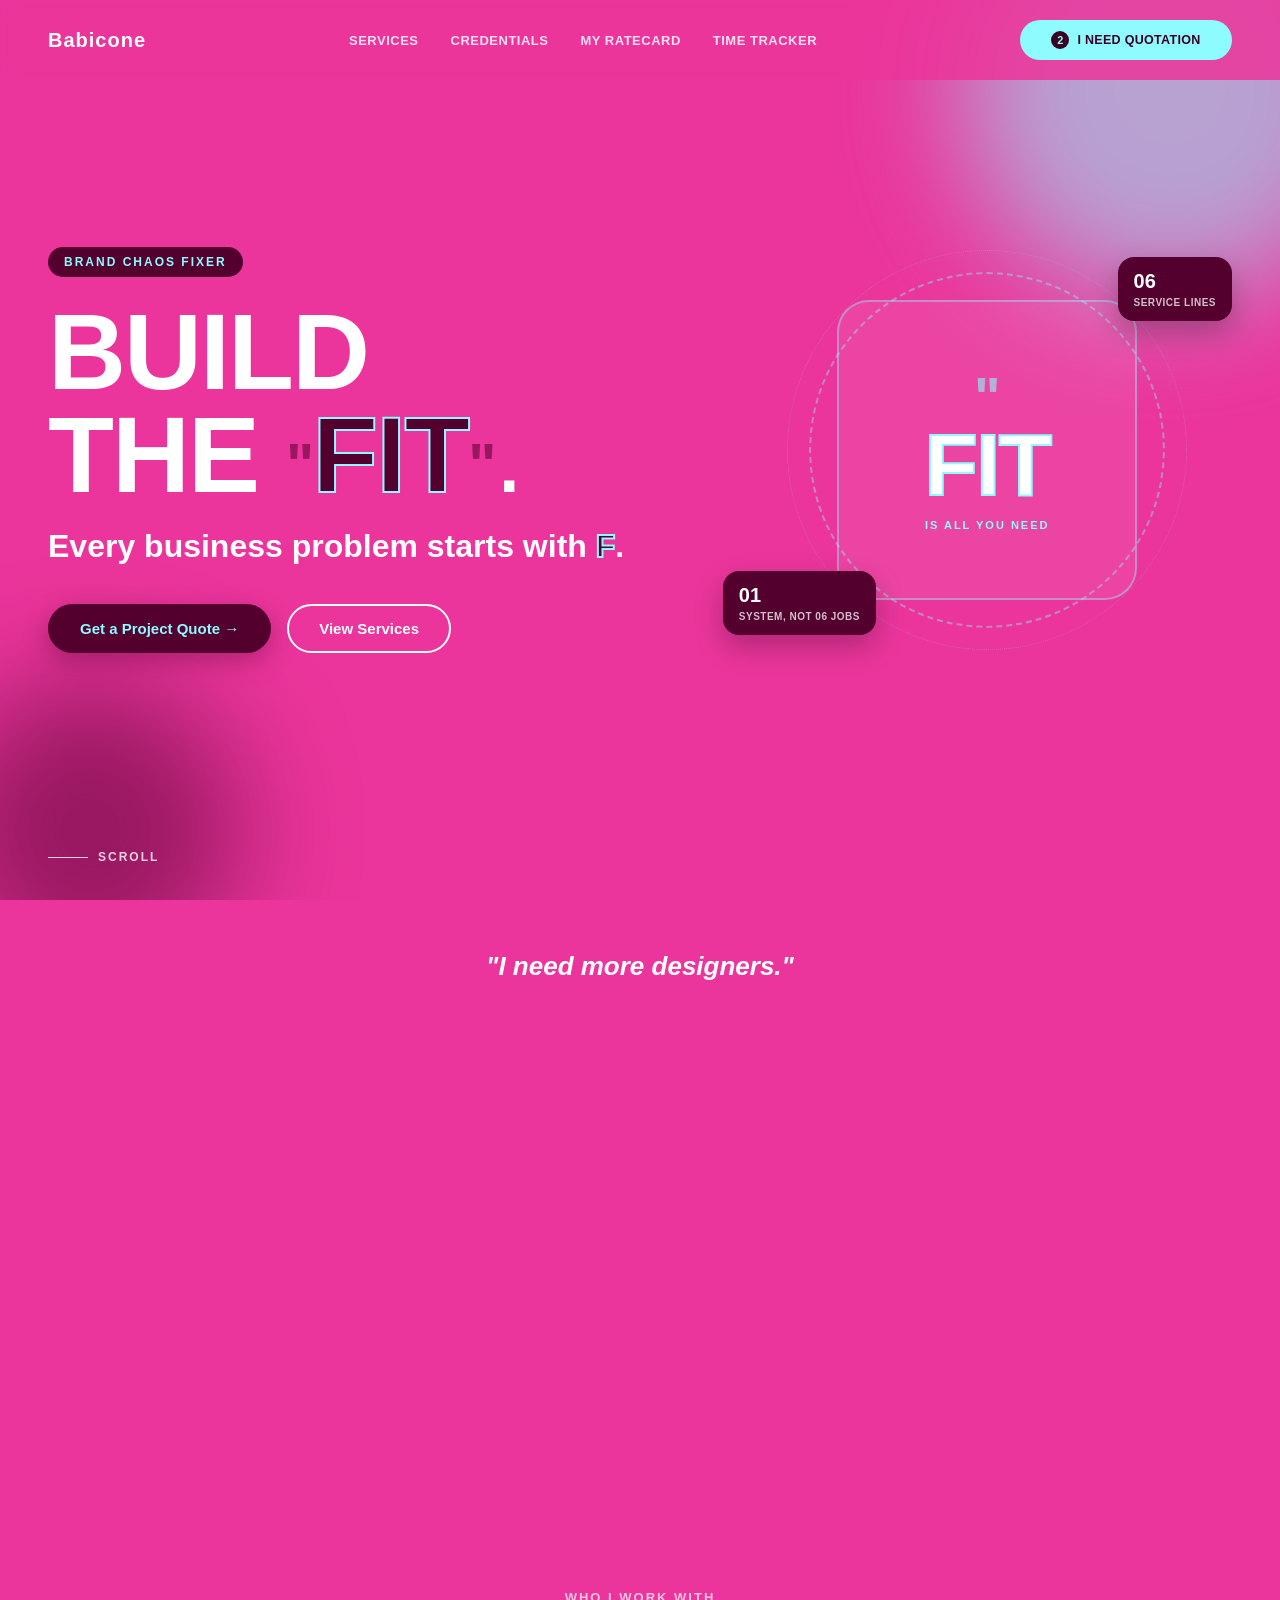
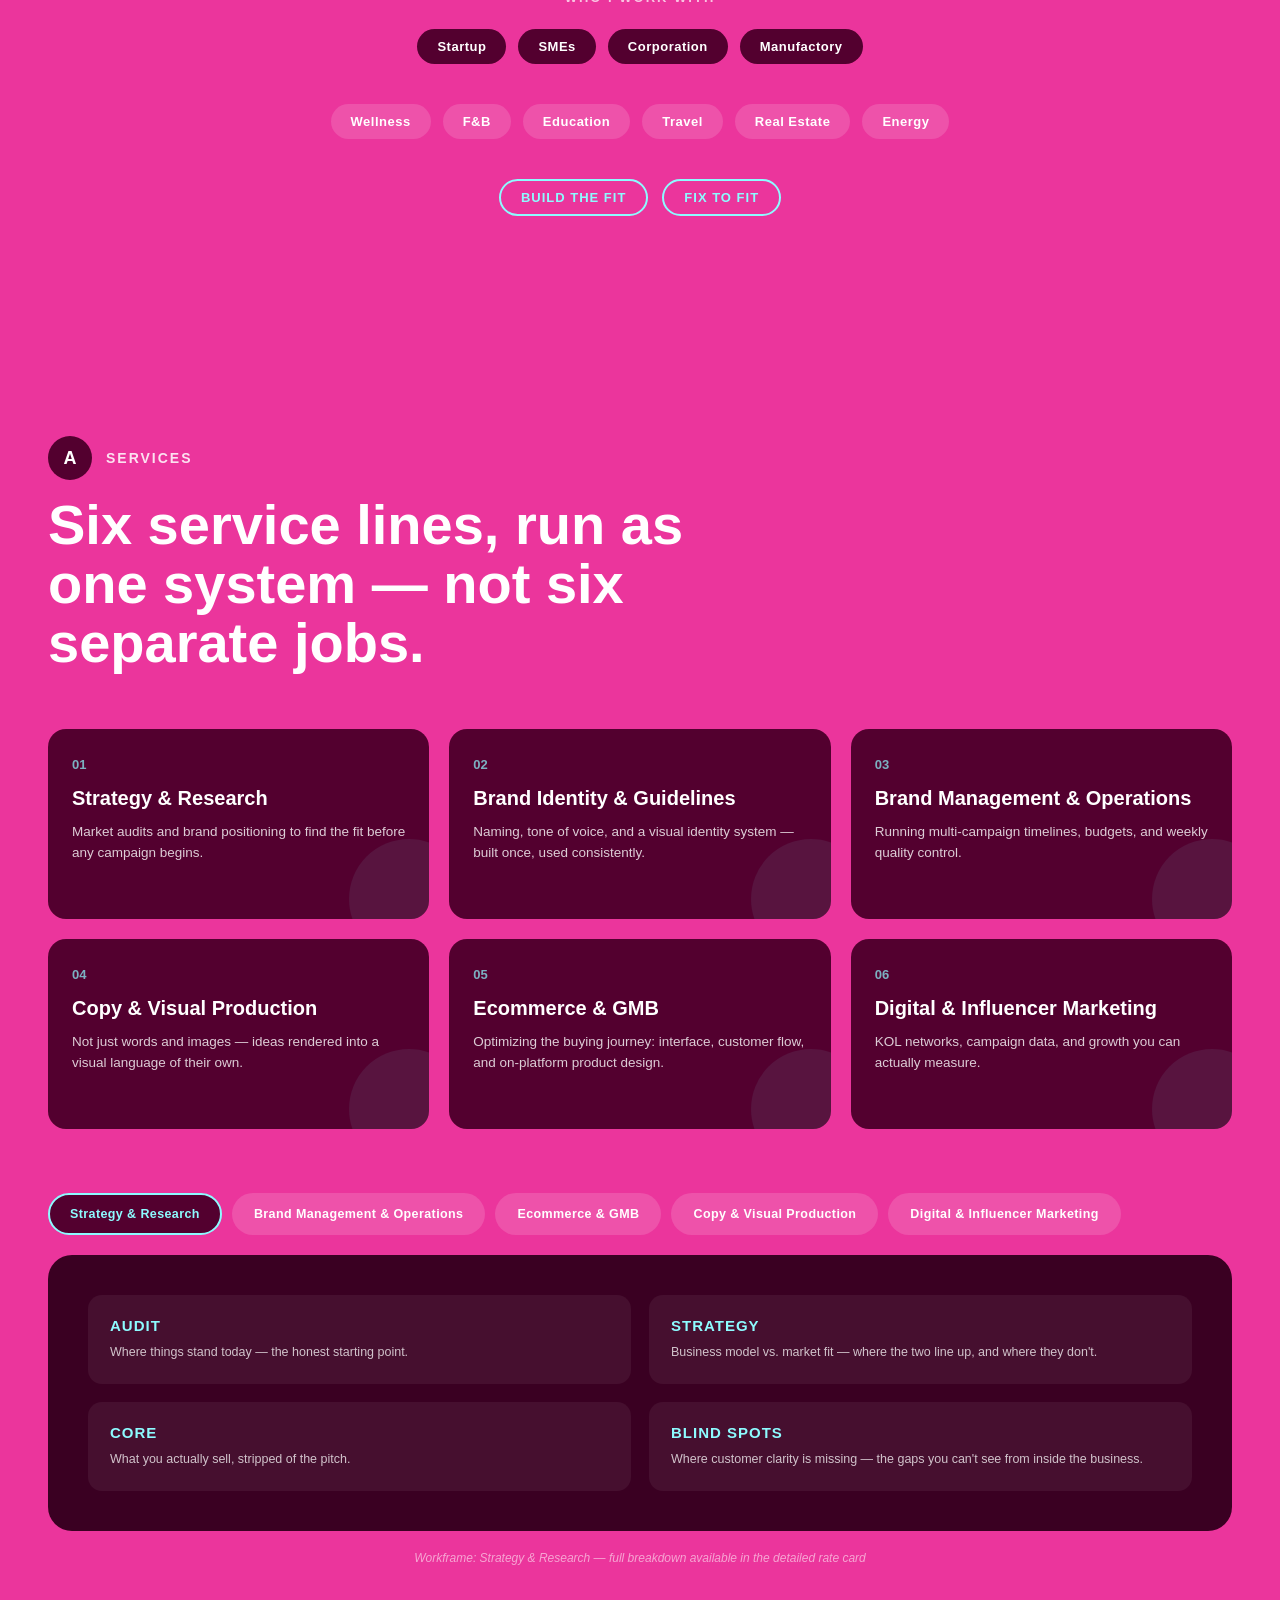
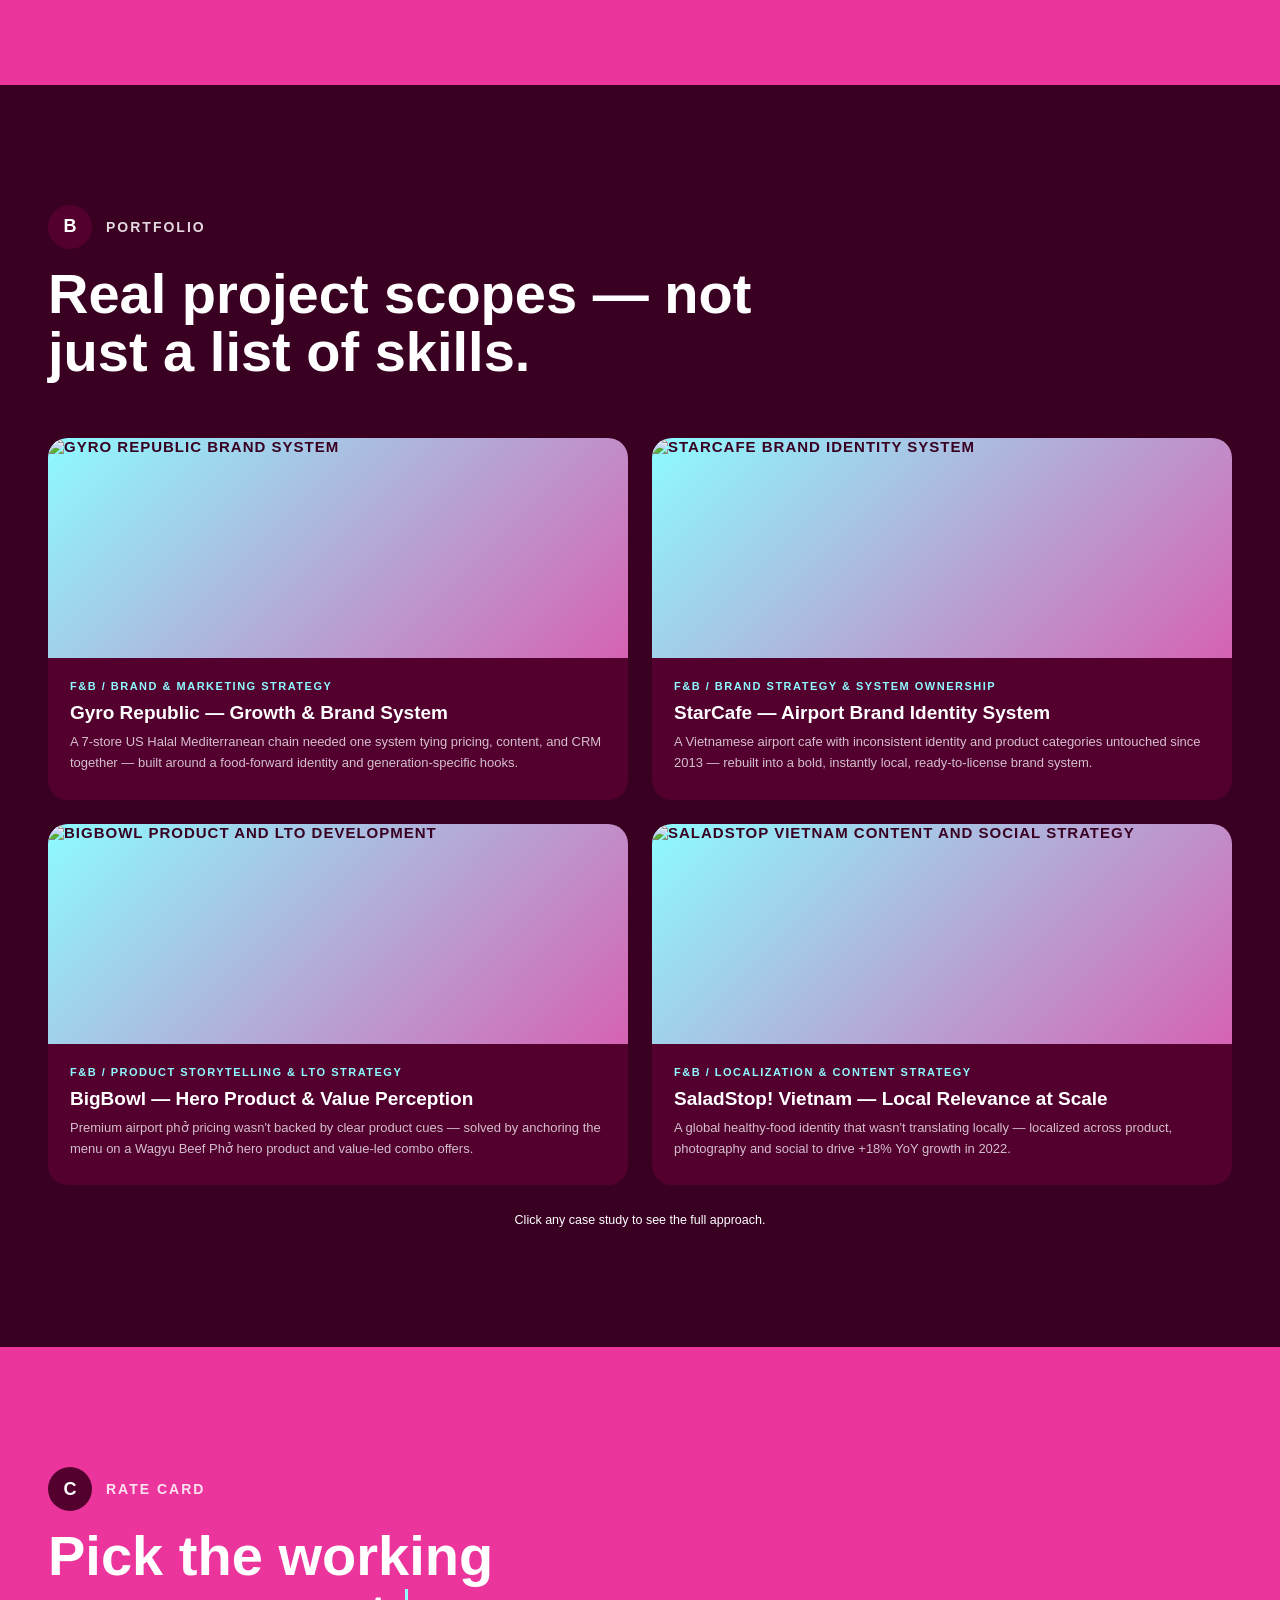
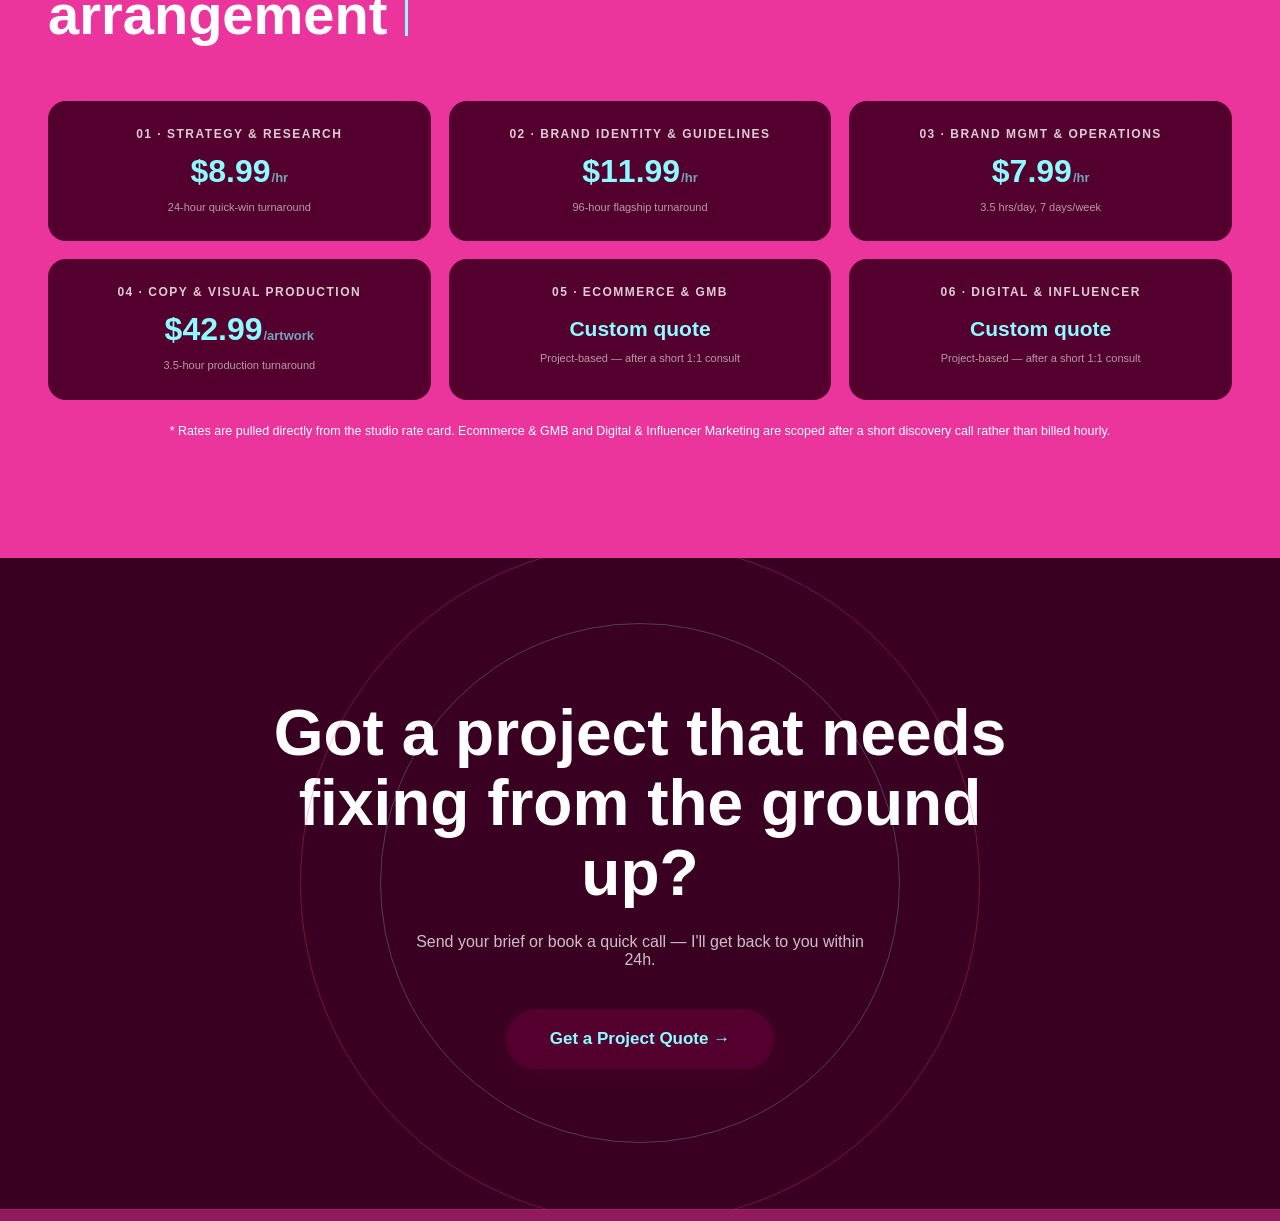
==== index.html @ 5bac61c8 "Round 2: rate card + workframe tabs (5) + real portfolio case studies + hero motion" ====
<!doctype html>
<html lang="en">
<head>
<meta charset="UTF-8" />
<meta name="viewport" content="width=device-width, initial-scale=1.0" />
<title>Babicone — Brand Chaos Fixer</title>
<style>
  :root{
    --pink:#eb359c;
    --pink-deep:#c81f80;
    --cyan:#8dfbff;
    --maroon:#53002f;
    --maroon-deep:#3a0022;
    --cream:#fcf2e0;
    --white:#ffffff;
    --ink:#13100d;
  }
  *{box-sizing:border-box; margin:0; padding:0;}
  html{scroll-behavior:smooth;}
  body{
    font-family:'Helvetica Neue', Arial, sans-serif;
    background:var(--pink);
    color:var(--white);
    overflow-x:hidden;
  }
  a{color:inherit; text-decoration:none;}

  /* ---------- Nav ---------- */
  nav{
    position:fixed; top:0; left:0; right:0; z-index:100;
    display:flex; justify-content:space-between; align-items:center;
    padding:20px 48px;
    background:rgba(235,53,156,0.85);
    backdrop-filter:blur(8px);
    transition:background .3s ease;
  }
  nav .logo{font-weight:800; font-size:20px; letter-spacing:1px;}
  nav ul{display:flex; gap:32px; list-style:none;}
  nav ul li a{font-size:13px; font-weight:700; opacity:.85; transition:opacity .2s; letter-spacing:.5px;}
  nav ul li a:hover{opacity:1; color:var(--cyan);}

  /* flip CTA */
  .cta-flip{position:relative; width:212px; height:40px; perspective:800px; display:inline-block;}
  .cta-flip .flip-inner{position:absolute; inset:0; transform-style:preserve-3d; transition:transform .7s cubic-bezier(.5,.2,.2,1);}
  .cta-flip.flipped .flip-inner{transform:rotateY(180deg);}
  .cta-flip .flip-face{
    position:absolute; inset:0; backface-visibility:hidden; border-radius:999px;
    display:flex; align-items:center; justify-content:center; gap:8px;
    font-weight:700; font-size:12.5px; letter-spacing:.3px;
    background:var(--cyan); color:var(--maroon-deep);
  }
  .cta-flip .flip-face b{
    display:inline-flex; align-items:center; justify-content:center; flex:none;
    width:18px; height:18px; border-radius:50%; background:var(--maroon-deep); color:var(--cyan);
    font-size:11px;
  }
  .cta-flip .flip-back{transform:rotateY(180deg);}

  /* ---------- Hero ---------- */
  header.hero{
    min-height:100vh;
    display:flex; flex-direction:column; justify-content:center;
    position:relative;
    padding:0 48px;
    overflow:hidden;
  }
  .blob{position:absolute; border-radius:50%; filter:blur(60px); opacity:.55; animation:float 12s ease-in-out infinite;}
  .blob1{width:420px; height:420px; background:var(--cyan); top:-120px; right:-100px; animation-delay:0s;}
  .blob2{width:300px; height:300px; background:var(--maroon); bottom:-80px; left:-60px; animation-delay:3s;}
  @keyframes float{0%,100%{transform:translateY(0) translateX(0);} 50%{transform:translateY(-30px) translateX(20px);}}

  /* Desktop: two-column balance so content isn't all bunched left. Mobile keeps the original single-column stack for now. */
  .hero-inner{position:relative; z-index:1;}
  .hero-content{max-width:720px;}

  .hero-tag{
    display:inline-block; align-self:flex-start;
    background:var(--maroon); color:var(--cyan);
    font-size:12px; font-weight:700; letter-spacing:2px; text-transform:uppercase;
    padding:8px 16px; border-radius:999px; margin-bottom:24px;
    opacity:0; animation:riseIn .7s ease forwards; animation-delay:.1s;
  }
  .hero h1{
    font-size:clamp(48px, 9vw, 108px);
    font-weight:900; line-height:0.95; letter-spacing:-2px;
  }
  .hero h1 .h1-build, .hero h1 .h1-fit{opacity:0; animation:fadeIn .8s ease forwards;}
  .hero h1 .h1-build{animation-delay:.35s;}
  .hero h1 .h1-fit{animation-delay:.7s;}
  @keyframes fadeIn{from{opacity:0;} to{opacity:1;}}
  .hero h1 .fit-word{color:var(--maroon); -webkit-text-stroke:2px var(--cyan);}
  .hero h1 .hero-quote{color:var(--maroon); opacity:.55; font-size:.55em; vertical-align:.12em;}
  .hero h1 .end-dot{font-weight:400;}
  .hero-punch{
    max-width:640px; margin-top:20px; font-size:clamp(20px,3vw,32px); font-weight:800; line-height:1.3; opacity:0;
    animation:riseIn .8s ease forwards; animation-delay:1.05s;
  }
  .hero-punch .f-letter{color:var(--maroon); -webkit-text-stroke:2px var(--cyan); font-weight:900;}
  .hero-actions{margin-top:36px; display:flex; gap:16px;}
  .hero-actions > a{opacity:0; animation:riseIn .7s ease forwards;}
  .hero-actions > a:nth-child(1){animation-delay:1.35s;}
  .hero-actions > a:nth-child(2){animation-delay:1.6s;}

  /* Desktop-only right-side visual so the wide layout doesn't read as empty/left-heavy */
  .hero-visual{display:none;}
  @media (min-width:901px){
    .hero-inner{
      display:grid; grid-template-columns:1.15fr .85fr; align-items:center; gap:32px;
    }
    .hero-visual{display:flex; position:relative; justify-content:center; align-items:center; min-height:420px;}
  }
  .hero-visual-card{
    position:relative; width:300px; height:300px;
    background:rgba(255,255,255,.08); border:2px solid rgba(141,251,255,.4);
    border-radius:32px; backdrop-filter:blur(6px);
    display:flex; flex-direction:column; align-items:center; justify-content:center;
    opacity:0; animation:riseIn 1s ease forwards 1.3s, hvBreathe 3.4s ease-in-out infinite 2.3s;
  }
  .hero-visual-card::before{
    content:''; position:absolute; inset:-30px; border-radius:50%;
    border:2px dashed rgba(141,251,255,.4);
    animation:hvSpin 16s linear infinite; pointer-events:none; z-index:-1;
  }
  .hero-visual-card::after{
    content:''; position:absolute; inset:-52px; border-radius:50%;
    border:1px dotted rgba(141,251,255,.22);
    animation:hvSpin 24s linear infinite reverse; pointer-events:none; z-index:-1;
  }
  @keyframes hvSpin{to{transform:rotate(360deg);}}
  @keyframes hvBreathe{0%,100%{transform:translateY(0) scale(1);} 50%{transform:translateY(0) scale(1.05);}}
  .hero-visual-card .hv-quote{font-size:56px; font-weight:900; color:var(--cyan); opacity:.6; line-height:1;}
  .hero-visual-card .hv-fit{font-size:88px; font-weight:900; color:var(--white); -webkit-text-stroke:2px var(--cyan); letter-spacing:-2px; line-height:.9;}
  .hero-visual-card .hv-tag{margin-top:14px; font-size:11px; font-weight:800; letter-spacing:2px; text-transform:uppercase; color:var(--cyan);}
  .hero-stat{
    position:absolute; background:var(--maroon); color:var(--white); font-weight:800; font-size:20px;
    padding:12px 16px; border-radius:16px; box-shadow:0 12px 28px rgba(0,0,0,.25); line-height:1.2;
    opacity:0; animation:riseIn .8s ease forwards;
  }
  .hero-stat small{display:block; font-size:10px; font-weight:700; letter-spacing:.5px; text-transform:uppercase; opacity:.75; margin-top:4px;}
  .hero-stat-1{top:4%; right:0%; animation-delay:1.55s; transform:rotate(3deg);}
  .hero-stat-2{bottom:6%; left:-4%; animation-delay:1.75s; transform:rotate(-2deg);}
  .btn-primary{
    background:var(--maroon); color:var(--cyan); font-weight:700; font-size:15px;
    padding:16px 32px; border-radius:999px; display:inline-flex; align-items:center; gap:8px;
    transition:transform .25s ease, box-shadow .25s ease;
    box-shadow:0 8px 24px rgba(83,0,47,.35);
  }
  .btn-primary:hover{transform:translateY(-3px); box-shadow:0 14px 28px rgba(83,0,47,.45);}
  .btn-ghost{
    border:2px solid var(--white); color:var(--white); font-weight:700; font-size:15px;
    padding:14px 30px; border-radius:999px; transition:.25s ease;
  }
  .btn-ghost:hover{background:var(--white); color:var(--pink-deep);}
  @keyframes riseIn{from{opacity:0; transform:translateY(24px);} to{opacity:1; transform:translateY(0);}}

  .scroll-cue{
    position:absolute; bottom:36px; left:48px; font-size:12px; letter-spacing:2px; font-weight:700;
    display:flex; align-items:center; gap:10px; opacity:.8;
  }
  .scroll-cue .line{width:40px; height:1px; background:var(--white); position:relative; overflow:hidden;}
  .scroll-cue .line::after{content:''; position:absolute; left:-40px; top:0; width:40px; height:1px; background:var(--cyan); animation:slide 1.8s ease-in-out infinite;}
  @keyframes slide{50%{left:40px;} 100%{left:80px;}}

  /* ---------- Section shell ---------- */
  section{padding:120px 48px;}
  .section-label{display:flex; align-items:center; gap:14px; margin-bottom:16px;}
  .section-label .dot{width:44px; height:44px; border-radius:50%; background:var(--maroon); display:flex; align-items:center; justify-content:center; font-weight:900; font-size:18px;}
  .section-label span{font-weight:800; font-size:14px; letter-spacing:2px; text-transform:uppercase; opacity:.85;}
  .section-title{font-size:clamp(32px,5vw,56px); font-weight:900; max-width:720px; line-height:1.05; margin-bottom:56px;}
  .reveal{opacity:0; transform:translateY(32px); transition:opacity .7s ease, transform .7s ease;}
  .reveal.in{opacity:1; transform:translateY(0);}

  /* ---------- FIT story ---------- */
  #fit-story{padding-top:40px; padding-bottom:100px; text-align:center;}
  .fix-ticker{
    position:relative; height:52px; max-width:720px; margin:0 auto;
    transition:opacity .5s ease, transform .5s ease, height .5s ease, margin .5s ease;
  }
  .fix-ticker.collapsed{opacity:.4; transform:scale(.72); height:30px; margin-bottom:-10px;}
  .fix-line{
    position:absolute; inset:0; display:flex; align-items:center; justify-content:center;
    font-size:clamp(18px,2.6vw,26px); font-weight:600; font-style:italic; opacity:0;
    transition:opacity .35s ease, transform .35s ease; transform:translateY(6px);
  }
  .fix-line.active{opacity:1; transform:translateY(0);}
  .fit-lead{
    max-width:600px; margin:44px auto 0; font-size:clamp(17px,2vw,20px); font-weight:600; opacity:0;
    transform:translateY(14px); transition:opacity .6s ease, transform .6s ease;
  }
  .fit-lead.show{opacity:.85; transform:translateY(0);}

  .fit-giant-wrap{
    margin-top:22px; opacity:0; transform:scale(.82);
    transition:opacity .7s cubic-bezier(.2,.8,.2,1), transform .7s cubic-bezier(.2,.8,.2,1);
  }
  .fit-giant-wrap.show{opacity:1; transform:scale(1);}
  .fit-giant{display:flex; align-items:center; justify-content:center; gap:8px;}
  .quote-mark{font-size:clamp(40px,7vw,84px); font-weight:900; color:var(--maroon); opacity:.5; line-height:1; align-self:flex-start;}
  .fit-word-giant{font-size:clamp(76px,15vw,180px); font-weight:900; color:var(--cyan); -webkit-text-stroke:3px var(--maroon); letter-spacing:-3px; line-height:.9;}
  .fit-sub{margin-top:10px; font-size:clamp(16px,2vw,20px); font-weight:800; letter-spacing:1.5px; text-transform:uppercase; color:var(--cyan);}

  .fit-arrows{
    list-style:none; margin:60px auto 0; max-width:900px; padding:0;
    display:flex; flex-direction:row; flex-wrap:wrap; align-items:center; justify-content:center; gap:10px;
  }
  .fit-connector{
    color:var(--cyan); font-weight:900; font-size:22px; opacity:0; transition:opacity .4s ease .1s; flex:none;
  }
  .fit-connector.show{opacity:1;}
  .fit-card{
    display:flex; flex-direction:column; align-items:center; gap:10px;
    width:190px; padding:24px 18px; border-radius:20px; border:2px solid var(--cyan);
    opacity:0; transform:translateY(16px); transition:opacity .5s ease, transform .5s ease;
  }
  .fit-card.show{opacity:1; transform:translateY(0);}
  .fit-card-badge{font-size:30px; font-weight:900; letter-spacing:.5px; line-height:1;}
  .fit-card-label{font-size:14.5px; font-weight:700; text-align:center; line-height:1.35;}

  .fit-card.v-a{background:radial-gradient(circle at 32% 22%, #6b0038, #2c0018 78%);}
  .fit-card.v-a .fit-card-badge{color:var(--cyan);}
  .fit-card.v-a .fit-card-label{color:var(--white);}

  .fit-card.v-b{background:linear-gradient(140deg, #f1ecf7, #9f8fdc);}
  .fit-card.v-b .fit-card-badge{color:var(--maroon-deep);}
  .fit-card.v-b .fit-card-label{color:var(--maroon-deep);}

  .fit-card.v-c{background:linear-gradient(160deg, #1c1c1f, #000);}
  .fit-card.v-c .fit-card-badge{color:var(--cyan);}
  .fit-card.v-c .fit-card-label{color:var(--white);}

  @media (max-width:640px){
    .fit-arrows{flex-direction:column;}
    .fit-connector{transform:rotate(90deg);}
    .fit-card{width:230px;}
  }

  /* ---------- Who I work with ---------- */
  #who{text-align:center; padding-top:0; padding-bottom:100px;}
  .who-eyebrow{font-size:13px; font-weight:800; letter-spacing:2px; text-transform:uppercase; opacity:.7; margin-bottom:24px;}
  .chip-row{display:flex; flex-wrap:wrap; justify-content:center; gap:12px; max-width:760px; margin:0 auto 40px;}
  .chip{
    background:var(--maroon); color:var(--white); font-weight:700; font-size:13px; letter-spacing:.5px;
    padding:10px 20px; border-radius:999px; transition:transform .25s ease, background .25s ease;
  }
  .chip:hover{transform:translateY(-3px); background:var(--maroon-deep);}
  .chip.alt{background:rgba(255,255,255,.14);}
  .signature-row{display:flex; justify-content:center; gap:14px; margin-top:8px;}
  .sig-pill{
    border:2px solid var(--cyan); color:var(--cyan); font-weight:800; font-size:13px; letter-spacing:1px;
    padding:9px 20px; border-radius:999px; text-transform:uppercase;
  }

  /* ---------- Services ---------- */
  #services{background:var(--pink);}
  .services-grid{display:grid; grid-template-columns:repeat(3,1fr); gap:20px;}
  .service-card{background:var(--maroon); border-radius:18px; padding:28px 24px; min-height:190px; position:relative; overflow:hidden; transition:transform .3s ease, background .3s ease;}
  .service-card:hover{transform:translateY(-8px); background:var(--maroon-deep);}
  .service-card .num{font-size:13px; font-weight:800; color:var(--cyan); opacity:.7;}
  .service-card h3{font-size:20px; font-weight:800; margin:14px 0 10px; line-height:1.25;}
  .service-card p{font-size:13.5px; line-height:1.6; opacity:.8;}
  .service-card::after{content:''; position:absolute; width:120px; height:120px; border-radius:50%; background:var(--cyan); opacity:.08; right:-40px; bottom:-40px; transition:transform .4s ease;}
  .service-card:hover::after{transform:scale(1.4);}

  .wf-tabs{margin-top:64px;}
  .wf-tab-buttons{display:flex; gap:10px; flex-wrap:wrap; margin-bottom:20px;}
  .wf-tab-btn{background:rgba(255,255,255,.14); color:var(--white); font-weight:800; font-size:12.5px; letter-spacing:.4px; padding:12px 20px; border-radius:999px; border:2px solid transparent; transition:.25s ease; cursor:pointer; font-family:inherit;}
  .wf-tab-btn:hover{background:rgba(255,255,255,.22);}
  .wf-tab-btn.active{background:var(--maroon); border-color:var(--cyan); color:var(--cyan);}
  .wf-tab-panel{display:none; background:var(--maroon-deep); border-radius:24px; padding:40px;}
  .wf-tab-panel.active{display:block;}

  .workframe-strip{display:grid; grid-template-columns:repeat(6,1fr); gap:0;}
  .wf-col{padding:0 16px; border-left:1px solid rgba(255,255,255,.12);}
  .wf-col:first-child{border-left:none;}
  .wf-col .wf-num{font-size:30px; font-weight:900; color:var(--white); opacity:.9;}
  .wf-col .wf-q{color:var(--cyan); font-weight:800; font-size:14px; text-transform:uppercase; margin:6px 0 12px;}
  .wf-col ul{list-style:none; font-size:11.5px; line-height:2; opacity:.75;}

  .wf-quad{display:grid; grid-template-columns:repeat(2,1fr); gap:18px;}
  .wf-quad-item{padding:22px; border-radius:14px; background:rgba(255,255,255,.06);}
  .wf-quad-item h4{color:var(--cyan); font-size:15px; text-transform:uppercase; letter-spacing:1px; margin-bottom:8px;}
  .wf-quad-item p{font-size:12.5px; line-height:1.6; opacity:.75;}

  .wf-ux-grid{display:grid; grid-template-columns:repeat(3,1fr); gap:20px; margin-bottom:28px;}
  .wf-ux-col{padding:0 16px; border-left:1px solid rgba(255,255,255,.12);}
  .wf-ux-col:first-child{border-left:none;}
  .wf-ux-col .wf-q{color:var(--cyan); font-weight:800; font-size:14px; text-transform:uppercase; margin-bottom:8px;}
  .wf-ux-col .wf-question{font-size:12px; opacity:.65; font-style:italic; margin-bottom:10px; line-height:1.4;}
  .wf-ux-col ul{list-style:none; font-size:11.5px; line-height:2; opacity:.75;}
  .wf-neuro-row{display:grid; grid-template-columns:repeat(3,1fr); gap:16px; padding-top:24px; border-top:1px solid rgba(255,255,255,.12);}
  .wf-neuro-box{background:rgba(141,251,255,.08); border:1px solid rgba(141,251,255,.3); border-radius:14px; padding:16px;}
  .wf-neuro-box .wf-neuro-label{color:var(--cyan); font-weight:800; font-size:10.5px; letter-spacing:1px; text-transform:uppercase; margin-bottom:8px;}
  .wf-neuro-box ul{list-style:none; font-size:11.5px; line-height:1.9; opacity:.8;}
  .wf-caption{margin-top:20px; font-size:12px; opacity:.55; font-style:italic; text-align:center;}

  /* ---------- Portfolio ---------- */
  #portfolio{background:var(--maroon-deep);}
  .portfolio-grid{display:grid; grid-template-columns:repeat(2,1fr); gap:24px;}
  .project-card{border-radius:20px; overflow:hidden; background:var(--maroon); transition:transform .35s ease; cursor:pointer; border:none; text-align:left; font-family:inherit; color:inherit; padding:0; display:block; width:100%;}
  .project-card:hover{transform:translateY(-10px);}
  .project-thumb{
    height:220px; display:flex; align-items:center; justify-content:center;
    font-weight:900; font-size:15px; letter-spacing:1px; text-transform:uppercase;
    color:var(--maroon-deep); background:linear-gradient(135deg, var(--cyan), var(--pink) 130%);
    position:relative; overflow:hidden;
  }
  .project-thumb img{width:100%; height:100%; object-fit:cover; display:block;}
  .project-thumb span{position:relative; z-index:2; background:var(--white); padding:6px 14px; border-radius:999px; font-size:11px;}
  .project-thumb::before{content:''; position:absolute; inset:0; background:repeating-linear-gradient(45deg, rgba(255,255,255,.15) 0 2px, transparent 2px 14px);}
  .project-card.has-photo .project-thumb::before{display:none;}
  .project-body{padding:22px 22px 26px;}
  .project-body .tag{font-size:11px; font-weight:800; letter-spacing:1.5px; color:var(--cyan); text-transform:uppercase;}
  .project-body h4{font-size:19px; font-weight:800; margin:10px 0 8px;}
  .project-body p{font-size:13px; opacity:.75; line-height:1.6;}
  .placeholder-note{margin-top:28px; font-size:12.5px; opacity:.6; text-align:center;}

  /* Case study lightbox */
  .lightbox{position:fixed; inset:0; z-index:200; display:none; align-items:center; justify-content:center; padding:24px;}
  .lightbox.open{display:flex;}
  .lightbox-backdrop{position:absolute; inset:0; background:rgba(19,16,13,.82); backdrop-filter:blur(4px);}
  .lightbox-panel{
    position:relative; z-index:1; max-width:760px; width:100%; max-height:88vh; overflow-y:auto;
    background:var(--maroon-deep); border-radius:24px; padding:0 0 36px;
    transform:translateY(24px) scale(.97); opacity:0; transition:transform .35s cubic-bezier(.2,.8,.2,1), opacity .35s ease;
  }
  .lightbox.open .lightbox-panel{transform:translateY(0) scale(1); opacity:1;}
  .lightbox-img{width:100%; aspect-ratio:2/1; object-fit:cover; display:block; border-radius:24px 24px 0 0;}
  .lightbox-close{
    position:absolute; top:16px; right:16px; z-index:2; width:36px; height:36px; border-radius:50%;
    background:rgba(19,16,13,.6); color:var(--white); border:none; font-size:18px; cursor:pointer;
    display:flex; align-items:center; justify-content:center;
  }
  .lightbox-body{padding:28px 32px 0;}
  .lightbox-body .tag{font-size:11px; font-weight:800; letter-spacing:1.5px; color:var(--cyan); text-transform:uppercase;}
  .lightbox-body h3{font-size:26px; font-weight:900; margin:10px 0 14px;}
  .lightbox-body p.lead{font-size:14px; line-height:1.7; opacity:.85; margin-bottom:18px;}
  .lightbox-body .lb-label{font-size:11px; font-weight:800; letter-spacing:1.5px; text-transform:uppercase; color:var(--cyan); opacity:.9; margin-bottom:10px;}
  .lightbox-body ul{list-style:none; margin-bottom:20px;}
  .lightbox-body ul li{font-size:13px; line-height:1.6; opacity:.85; padding-left:18px; position:relative; margin-bottom:8px;}
  .lightbox-body ul li::before{content:'→'; position:absolute; left:0; color:var(--cyan);}
  .lightbox-body .lb-outcome{background:rgba(141,251,255,.08); border:1px solid rgba(141,251,255,.3); border-radius:14px; padding:16px 18px; font-size:13px; line-height:1.6;}
  .lightbox-body .lb-note{margin-top:16px; font-size:11.5px; opacity:.55; font-style:italic;}

  /* ---------- Rate card teaser ---------- */
  #rates{background:var(--pink);}
  .typewriter-cursor{display:inline-block; width:3px; height:.85em; margin-left:2px; vertical-align:-2px; background:var(--cyan); animation:twBlink .8s steps(1) infinite;}
  @keyframes twBlink{50%{opacity:0;}}
  .rate-grid{display:grid; grid-template-columns:repeat(3,1fr); gap:18px; perspective:1200px;}
  .rate-card{
    background:var(--maroon); border-radius:18px; padding:26px 20px; text-align:center;
    transform-style:preserve-3d; opacity:0; transform:rotateY(-90deg);
    transition:opacity .6s ease, transform .7s cubic-bezier(.34,1.56,.64,1);
  }
  .rate-card:nth-child(1){transition-delay:0s;}
  .rate-card:nth-child(2){transition-delay:.09s;}
  .rate-card:nth-child(3){transition-delay:.18s;}
  .rate-card:nth-child(4){transition-delay:.27s;}
  .rate-card:nth-child(5){transition-delay:.36s;}
  .rate-card:nth-child(6){transition-delay:.45s;}
  .rate-card.flip-in{opacity:1; transform:rotateY(0deg);}
  .rate-card.flip-in:hover{transform:translateY(-6px) rotateY(0deg);}
  .rate-card .rate-label{font-size:12px; font-weight:800; letter-spacing:1.5px; text-transform:uppercase; opacity:.8;}
  .rate-card .rate-num{font-size:32px; font-weight:900; color:var(--cyan); margin-top:12px;}
  .rate-card .rate-unit{font-size:13px; font-weight:700; opacity:.65; margin-left:1px;}
  .rate-card .rate-turnaround{margin-top:10px; font-size:11px; opacity:.6; line-height:1.4;}
  .rate-note{margin-top:24px; font-size:12.5px; opacity:.65; text-align:center;}

  /* ---------- Contact CTA ---------- */
  #contact{background:var(--maroon-deep); text-align:center; padding:140px 48px; position:relative; overflow:hidden;}
  #contact h2{font-size:clamp(34px,6vw,64px); font-weight:900; max-width:760px; margin:0 auto 24px; line-height:1.1;}
  #contact p{opacity:.75; max-width:480px; margin:0 auto 40px; font-size:16px;}
  .btn-primary.big{padding:20px 44px; font-size:17px;}
  .contact-ring{position:absolute; width:520px; height:520px; border:1px solid rgba(141,251,255,.25); border-radius:50%; top:50%; left:50%; transform:translate(-50%,-50%); animation:spin 30s linear infinite;}
  .contact-ring.ring2{width:680px; height:680px; border-color:rgba(235,53,156,.35); animation-duration:45s; animation-direction:reverse;}
  @keyframes spin{to{transform:translate(-50%,-50%) rotate(360deg);}}

  footer{background:var(--maroon-deep); text-align:center; padding:28px; font-size:12px; opacity:.5; border-top:1px solid rgba(255,255,255,.08);}

  @media (max-width:900px){
    .services-grid, .portfolio-grid{grid-template-columns:repeat(2,1fr);}
    .workframe-strip{grid-template-columns:repeat(3,1fr); row-gap:24px;}
    .wf-col{border-left:none; border-top:1px solid rgba(255,255,255,.12); padding-top:16px;}
    .wf-col:nth-child(3n+1){border-left:none;}
    .wf-quad{grid-template-columns:1fr;}
    .wf-ux-grid, .wf-neuro-row{grid-template-columns:1fr; row-gap:20px;}
    .wf-ux-col{border-left:none; border-top:1px solid rgba(255,255,255,.12); padding-top:16px;}
    .wf-ux-col:first-child{border-top:none; padding-top:0;}
    .rate-grid{grid-template-columns:repeat(2,1fr);}
    nav ul{display:none;}
  }
</style>
</head>
<body>

<nav>
  <div class="logo">Babicone</div>
  <ul>
    <li><a href="#services">SERVICES</a></li>
    <li><a href="#portfolio">CREDENTIALS</a></li>
    <li><a href="#rates">MY RATECARD</a></li>
    <li><a href="timetracker/">TIME TRACKER</a></li>
  </ul>
  <a href="#contact" class="cta-flip" id="ctaFlip">
    <span class="flip-inner">
      <span class="flip-face flip-front"><b>1</b> FREE CONSULTANT</span>
      <span class="flip-face flip-back"><b>2</b> I NEED QUOTATION</span>
    </span>
  </a>
</nav>

<header class="hero">
  <div class="blob blob1"></div>
  <div class="blob blob2"></div>
  <div class="hero-inner">
    <div class="hero-content">
      <div class="hero-tag">Brand Chaos Fixer</div>
      <h1><span class="h1-build">BUILD<br>THE</span> <span class="h1-fit"><span class="hero-quote">"</span><span class="fit-word">FIT</span><span class="hero-quote">"</span><span class="end-dot">.</span></span></h1>
      <p class="hero-punch">Every business problem starts with <span class="f-letter">F</span>.</p>
      <div class="hero-actions">
        <a href="#contact" class="btn-primary">Get a Project Quote →</a>
        <a href="#services" class="btn-ghost">View Services</a>
      </div>
    </div>
    <div class="hero-visual">
      <div class="hero-visual-card">
        <span class="hv-quote">"</span>
        <span class="hv-fit">FIT</span>
        <span class="hv-tag">is all you need</span>
      </div>
      <div class="hero-stat hero-stat-1">06 <small>service lines</small></div>
      <div class="hero-stat hero-stat-2">01 <small>system, not 06 jobs</small></div>
    </div>
  </div>
  <div class="scroll-cue"><div class="line"></div>SCROLL</div>
</header>

<section id="fit-story">
  <div class="fix-ticker">
    <span class="fix-line">"I need to fix everything."</span>
    <span class="fix-line">"I need my Ad more creative."</span>
    <span class="fix-line">"I need more designers."</span>
    <span class="fix-line">"I need better workflow."</span>
    <span class="fix-line">"I need to fix my calendar."</span>
  </div>
  <p class="fit-lead">You see? You can't fix everything you see in your business as a problem.</p>

  <div class="fit-giant-wrap">
    <div class="fit-giant"><span class="quote-mark">"</span><span class="fit-word-giant">FIT</span><span class="quote-mark">"</span></div>
    <p class="fit-sub">is all you need.</p>
  </div>

  <ul class="fit-arrows">
    <li class="fit-card v-a">
      <span class="fit-card-badge">FIT</span>
      <span class="fit-card-label">the market size</span>
    </li>
    <li class="fit-connector">→</li>
    <li class="fit-card v-b">
      <span class="fit-card-badge">FIT</span>
      <span class="fit-card-label">the customers' needs</span>
    </li>
    <li class="fit-connector">→</li>
    <li class="fit-card v-c">
      <span class="fit-card-badge">FIT</span>
      <span class="fit-card-label">the scale of your business</span>
    </li>
  </ul>
</section>

<section id="who">
  <div class="who-eyebrow">Who I Work With</div>
  <div class="chip-row">
    <span class="chip">Startup</span>
    <span class="chip">SMEs</span>
    <span class="chip">Corporation</span>
    <span class="chip">Manufactory</span>
  </div>
  <div class="chip-row">
    <span class="chip alt">Wellness</span>
    <span class="chip alt">F&amp;B</span>
    <span class="chip alt">Education</span>
    <span class="chip alt">Travel</span>
    <span class="chip alt">Real Estate</span>
    <span class="chip alt">Energy</span>
  </div>
  <div class="signature-row">
    <span class="sig-pill">Build The Fit</span>
    <span class="sig-pill">Fix To Fit</span>
  </div>
</section>

<section id="services">
  <div class="section-label reveal"><div class="dot">A</div><span>Services</span></div>
  <h2 class="section-title reveal">Six service lines, run as one system — not six separate jobs.</h2>

  <div class="services-grid">
    <div class="service-card reveal"><div class="num">01</div><h3>Strategy &amp; Research</h3><p>Market audits and brand positioning to find the fit before any campaign begins.</p></div>
    <div class="service-card reveal"><div class="num">02</div><h3>Brand Identity &amp; Guidelines</h3><p>Naming, tone of voice, and a visual identity system — built once, used consistently.</p></div>
    <div class="service-card reveal"><div class="num">03</div><h3>Brand Management &amp; Operations</h3><p>Running multi-campaign timelines, budgets, and weekly quality control.</p></div>
    <div class="service-card reveal"><div class="num">04</div><h3>Copy &amp; Visual Production</h3><p>Not just words and images — ideas rendered into a visual language of their own.</p></div>
    <div class="service-card reveal"><div class="num">05</div><h3>Ecommerce &amp; GMB</h3><p>Optimizing the buying journey: interface, customer flow, and on-platform product design.</p></div>
    <div class="service-card reveal"><div class="num">06</div><h3>Digital &amp; Influencer Marketing</h3><p>KOL networks, campaign data, and growth you can actually measure.</p></div>
  </div>

  <div class="wf-tabs reveal">
    <div class="wf-tab-buttons">
      <button class="wf-tab-btn active" data-tab="strategy" type="button">Strategy &amp; Research</button>
      <button class="wf-tab-btn" data-tab="ops" type="button">Brand Management &amp; Operations</button>
      <button class="wf-tab-btn" data-tab="ecommerce" type="button">Ecommerce &amp; GMB</button>
      <button class="wf-tab-btn" data-tab="copy" type="button">Copy &amp; Visual Production</button>
      <button class="wf-tab-btn" data-tab="digital" type="button">Digital &amp; Influencer Marketing</button>
    </div>

    <div class="wf-tab-panel active" data-panel="strategy">
      <div class="wf-quad">
        <div class="wf-quad-item"><h4>Audit</h4><p>Where things stand today — the honest starting point.</p></div>
        <div class="wf-quad-item"><h4>Strategy</h4><p>Business model vs. market fit — where the two line up, and where they don't.</p></div>
        <div class="wf-quad-item"><h4>Core</h4><p>What you actually sell, stripped of the pitch.</p></div>
        <div class="wf-quad-item"><h4>Blind Spots</h4><p>Where customer clarity is missing — the gaps you can't see from inside the business.</p></div>
      </div>
    </div>

    <div class="wf-tab-panel" data-panel="ops">
      <div class="workframe-strip">
        <div class="wf-col"><div class="wf-num">01</div><div class="wf-q">What</div><ul><li>Budget</li><li>ROI</li><li>Market Fit</li><li>Tone</li></ul></div>
        <div class="wf-col"><div class="wf-num">02</div><div class="wf-q">How</div><ul><li>Quality Control</li><li>Time Tracker</li><li>Accomplishment</li></ul></div>
        <div class="wf-col"><div class="wf-num">03</div><div class="wf-q">Who</div><ul><li>Decision-maker</li><li>Approval</li><li>Report</li></ul></div>
        <div class="wf-col"><div class="wf-num">04</div><div class="wf-q">When</div><ul><li>In 3-month</li><li>In 6-month</li><li>In 12-month</li></ul></div>
        <div class="wf-col"><div class="wf-num">05</div><div class="wf-q">Where</div><ul><li>Style Guide</li><li>Content Templates</li><li>Asset Library</li></ul></div>
        <div class="wf-col"><div class="wf-num">06</div><div class="wf-q">Why</div><ul><li>Brand Audit</li><li>Guidelines Compliance</li><li>Consistency</li></ul></div>
      </div>
    </div>

    <div class="wf-tab-panel" data-panel="ecommerce">
      <div class="wf-ux-grid">
        <div class="wf-ux-col">
          <div class="wf-q">UI</div>
          <div class="wf-question">How to keep retention in the first 3–5 seconds?</div>
          <ul><li>Visual Hierarchy</li><li>Typography</li><li>UI Patterns</li><li>Accessibility</li></ul>
        </div>
        <div class="wf-ux-col">
          <div class="wf-q">UX</div>
          <div class="wf-question">How to guide customers to the right page?</div>
          <ul><li>Prototyping</li><li>Wireframes</li><li>Customer Journey &amp; Behavior</li></ul>
        </div>
        <div class="wf-ux-col">
          <div class="wf-q">Product Design</div>
          <div class="wf-question">How to fulfill what they actually need?</div>
          <ul><li>Product Display</li><li>Product Outcomes</li></ul>
        </div>
      </div>
      <div class="wf-neuro-row">
        <div class="wf-neuro-box"><div class="wf-neuro-label">Neuro-Hook — UI</div><ul><li>Von Restorff Effect</li><li>Color Psychology</li><li>Eye-Tracking F-Pattern</li></ul></div>
        <div class="wf-neuro-box"><div class="wf-neuro-label">Neuro-Hook — UX</div><ul><li>Paradox of Choice</li><li>Emotional Design</li><li>Decision Friction</li></ul></div>
        <div class="wf-neuro-box"><div class="wf-neuro-label">Neuro-Hook — Product</div><ul><li>Scarcity</li><li>Loss Aversion</li><li>Curiosity Gap</li></ul></div>
      </div>
    </div>

    <div class="wf-tab-panel" data-panel="copy">
      <div class="wf-ux-grid">
        <div class="wf-ux-col">
          <div class="wf-q">Concept</div>
          <div class="wf-question">How to turn a brief into a visual language?</div>
          <ul><li>Moodboards</li><li>Reference Boards</li><li>Tone-of-Voice Brief</li><li>Concept Sketches</li></ul>
        </div>
        <div class="wf-ux-col">
          <div class="wf-q">Production</div>
          <div class="wf-question">How to keep every asset on-brand at scale?</div>
          <ul><li>Shoot / Design Execution</li><li>Copywriting Drafts</li><li>Revision Rounds</li></ul>
        </div>
        <div class="wf-ux-col">
          <div class="wf-q">Delivery</div>
          <div class="wf-question">How to hand off something that's actually usable?</div>
          <ul><li>Packaged Files</li><li>Usage Guidelines</li><li>Multi-Format Exports</li></ul>
        </div>
      </div>
      <div class="wf-neuro-row">
        <div class="wf-neuro-box"><div class="wf-neuro-label">Neuro-Hook — Concept</div><ul><li>Aesthetic-Usability Effect</li><li>Mood &amp; Priming</li><li>Framing Effect</li></ul></div>
        <div class="wf-neuro-box"><div class="wf-neuro-label">Neuro-Hook — Production</div><ul><li>Mere-Exposure Effect</li><li>Consistency Principle</li><li>Cognitive Fluency</li></ul></div>
        <div class="wf-neuro-box"><div class="wf-neuro-label">Neuro-Hook — Delivery</div><ul><li>Peak-End Rule</li><li>Perceived-Effort Heuristic</li><li>Trust Transfer</li></ul></div>
      </div>
    </div>

    <div class="wf-tab-panel" data-panel="digital">
      <div class="wf-ux-grid">
        <div class="wf-ux-col">
          <div class="wf-q">Reach</div>
          <div class="wf-question">How far does the message actually travel?</div>
          <ul><li>KOL / KOC Network</li><li>Geographic Coverage (APAC · US · AUS)</li><li>Platform Mix</li></ul>
        </div>
        <div class="wf-ux-col">
          <div class="wf-q">Performance</div>
          <div class="wf-question">How do we know it's actually working?</div>
          <ul><li>ROAS Tracking</li><li>Platform Metrics</li><li>Campaign Reporting</li></ul>
        </div>
        <div class="wf-ux-col">
          <div class="wf-q">Selection</div>
          <div class="wf-question">How do we pick the right voice?</div>
          <ul><li>Creator Vetting &amp; Fit</li><li>Audience Overlap Check</li><li>Content Rights</li></ul>
        </div>
      </div>
      <div class="wf-neuro-row">
        <div class="wf-neuro-box"><div class="wf-neuro-label">Neuro-Hook — Reach</div><ul><li>Mere-Exposure Effect</li><li>Network Effects</li><li>Availability Heuristic</li></ul></div>
        <div class="wf-neuro-box"><div class="wf-neuro-label">Neuro-Hook — Performance</div><ul><li>Social Proof</li><li>Bandwagon Effect</li><li>Anchoring on Benchmarks</li></ul></div>
        <div class="wf-neuro-box"><div class="wf-neuro-label">Neuro-Hook — Selection</div><ul><li>Parasocial Trust</li><li>Source Credibility</li><li>Halo Effect</li></ul></div>
      </div>
    </div>

    <p class="wf-caption" id="wfCaption">Workframe: Strategy &amp; Research — full breakdown available in the detailed rate card</p>
  </div>
</section>

<section id="portfolio">
  <div class="section-label reveal"><div class="dot">B</div><span>Portfolio</span></div>
  <h2 class="section-title reveal">Real project scopes — not just a list of skills.</h2>

  <div class="portfolio-grid">
    <button class="project-card has-photo reveal" type="button" data-case="gyro">
      <div class="project-thumb"><img src="portfolio/gyro-republic.jpg" alt="Gyro Republic brand system"></div>
      <div class="project-body"><div class="tag">F&amp;B / Brand &amp; Marketing Strategy</div><h4>Gyro Republic — Growth &amp; Brand System</h4><p>A 7-store US Halal Mediterranean chain needed one system tying pricing, content, and CRM together — built around a food-forward identity and generation-specific hooks.</p></div>
    </button>
    <button class="project-card has-photo reveal" type="button" data-case="starcafe">
      <div class="project-thumb"><img src="portfolio/starcafe.jpg" alt="StarCafe brand identity system"></div>
      <div class="project-body"><div class="tag">F&amp;B / Brand Strategy &amp; System Ownership</div><h4>StarCafe — Airport Brand Identity System</h4><p>A Vietnamese airport cafe with inconsistent identity and product categories untouched since 2013 — rebuilt into a bold, instantly local, ready-to-license brand system.</p></div>
    </button>
    <button class="project-card has-photo reveal" type="button" data-case="bigbowl">
      <div class="project-thumb"><img src="portfolio/bigbowl.jpg" alt="BigBowl product and LTO development"></div>
      <div class="project-body"><div class="tag">F&amp;B / Product Storytelling &amp; LTO Strategy</div><h4>BigBowl — Hero Product &amp; Value Perception</h4><p>Premium airport phở pricing wasn't backed by clear product cues — solved by anchoring the menu on a Wagyu Beef Phở hero product and value-led combo offers.</p></div>
    </button>
    <button class="project-card has-photo reveal" type="button" data-case="saladstop">
      <div class="project-thumb"><img src="portfolio/saladstop.jpg" alt="SaladStop Vietnam content and social strategy"></div>
      <div class="project-body"><div class="tag">F&amp;B / Localization &amp; Content Strategy</div><h4>SaladStop! Vietnam — Local Relevance at Scale</h4><p>A global healthy-food identity that wasn't translating locally — localized across product, photography and social to drive +18% YoY growth in 2022.</p></div>
    </button>
  </div>
  <p class="placeholder-note reveal">Click any case study to see the full approach.</p>
</section>

<div class="lightbox" id="caseLightbox">
  <div class="lightbox-backdrop"></div>
  <div class="lightbox-panel">
    <button class="lightbox-close" type="button" id="lightboxClose" aria-label="Close">&times;</button>
    <img class="lightbox-img" id="lbImg" src="" alt="">
    <div class="lightbox-body">
      <div class="tag" id="lbTag"></div>
      <h3 id="lbTitle"></h3>
      <p class="lead" id="lbLead"></p>
      <div class="lb-label">Approach</div>
      <ul id="lbApproach"></ul>
      <div class="lb-outcome" id="lbOutcome"></div>
      <p class="lb-note" id="lbNote"></p>
    </div>
  </div>
</div>

<section id="rates">
  <div class="section-label reveal"><div class="dot">C</div><span>Rate Card</span></div>
  <h2 class="section-title reveal" id="ratesTitle">Pick the working arrangement that fits your project.</h2>
  <div class="rate-grid">
    <div class="rate-card"><div class="rate-label">01 · Strategy &amp; Research</div><div class="rate-num">$8.99<span class="rate-unit">/hr</span></div><div class="rate-turnaround">24-hour quick-win turnaround</div></div>
    <div class="rate-card"><div class="rate-label">02 · Brand Identity &amp; Guidelines</div><div class="rate-num">$11.99<span class="rate-unit">/hr</span></div><div class="rate-turnaround">96-hour flagship turnaround</div></div>
    <div class="rate-card"><div class="rate-label">03 · Brand Mgmt &amp; Operations</div><div class="rate-num">$7.99<span class="rate-unit">/hr</span></div><div class="rate-turnaround">3.5 hrs/day, 7 days/week</div></div>
    <div class="rate-card"><div class="rate-label">04 · Copy &amp; Visual Production</div><div class="rate-num">$42.99<span class="rate-unit">/artwork</span></div><div class="rate-turnaround">3.5-hour production turnaround</div></div>
    <div class="rate-card"><div class="rate-label">05 · Ecommerce &amp; GMB</div><div class="rate-num" style="font-size:21px; padding-top:6px;">Custom quote</div><div class="rate-turnaround">Project-based — after a short 1:1 consult</div></div>
    <div class="rate-card"><div class="rate-label">06 · Digital &amp; Influencer</div><div class="rate-num" style="font-size:21px; padding-top:6px;">Custom quote</div><div class="rate-turnaround">Project-based — after a short 1:1 consult</div></div>
  </div>
  <p class="rate-note reveal">* Rates are pulled directly from the studio rate card. Ecommerce &amp; GMB and Digital &amp; Influencer Marketing are scoped after a short discovery call rather than billed hourly.</p>
</section>

<section id="contact">
  <div class="contact-ring"></div>
  <div class="contact-ring ring2"></div>
  <h2>Got a project that needs fixing from the ground up?</h2>
  <p>Send your brief or book a quick call — I'll get back to you within 24h.</p>
  <a href="#" class="btn-primary big">Get a Project Quote →</a>
</section>

<footer>© Babicone — Brand Chaos Fixer. Demo layout, illustrative content.</footer>

<script>
  // Scroll-reveal for standard blocks
  const revealEls = document.querySelectorAll('.reveal');
  const io = new IntersectionObserver((entries)=>{
    entries.forEach(e=>{
      if(e.isIntersecting){
        e.target.classList.add('in');
        if(e.target.id === 'ratesTitle') typewriterReveal(e.target);
        io.unobserve(e.target);
      }
    });
  }, {threshold:.15});
  revealEls.forEach(el=>io.observe(el));

  // Rate card teaser: typewriter effect on the heading
  function typewriterReveal(el){
    const text = el.textContent;
    el.textContent = '';
    const cursor = document.createElement('span');
    cursor.className = 'typewriter-cursor';
    el.appendChild(cursor);
    let i = 0;
    const step = () => {
      if(i < text.length){
        cursor.insertAdjacentText('beforebegin', text[i]);
        i++;
        setTimeout(step, 26);
      } else {
        setTimeout(()=> cursor.remove(), 900);
      }
    };
    step();
  }

  // Rate card teaser: flip-in reveal for the 4 pricing boxes
  const rateGrid = document.querySelector('.rate-grid');
  if(rateGrid){
    const rateObserver = new IntersectionObserver((entries)=>{
      entries.forEach(e=>{
        if(e.isIntersecting){
          e.target.querySelectorAll('.rate-card').forEach(c=>c.classList.add('flip-in'));
          rateObserver.unobserve(e.target);
        }
      });
    }, {threshold:.2});
    rateObserver.observe(rateGrid);
  }

  // Nav background intensify on scroll
  const nav = document.querySelector('nav');
  window.addEventListener('scroll', ()=>{
    nav.style.background = window.scrollY > 60 ? 'rgba(83,0,47,0.9)' : 'rgba(235,53,156,0.85)';
  });

  // Nav CTA auto-flip: FREE CONSULTANT <-> I NEED QUOTATION
  const ctaFlip = document.getElementById('ctaFlip');
  setInterval(()=> ctaFlip.classList.toggle('flipped'), 2800);

  // FIT story sequence: cycle "I need to fix..." lines, then collapse, reveal hook + arrows
  const fitSection = document.getElementById('fit-story');
  const fixLines = document.querySelectorAll('.fix-line');
  const fitTicker = document.querySelector('.fix-ticker');
  const fitLead = document.querySelector('.fit-lead');
  const fitGiant = document.querySelector('.fit-giant-wrap');
  const fitArrows = document.querySelectorAll('.fit-arrows > li');
  let fitStarted = false;
  window.__stopFitSequence = () => { fitStarted = true; };

  function runFitSequence(){
    if(fitStarted) return;
    fitStarted = true;
    let i = 0;
    const showNext = () => {
      fixLines.forEach(l => l.classList.remove('active'));
      if(i < fixLines.length){
        fixLines[i].classList.add('active');
        i++;
        setTimeout(showNext, 850);
      } else {
        fitTicker.classList.add('collapsed');
        setTimeout(()=>{
          fitLead.classList.add('show');
          setTimeout(()=>{
            fitGiant.classList.add('show');
            setTimeout(()=>{
              fitArrows.forEach((a, idx)=> setTimeout(()=> a.classList.add('show'), idx*220));
            }, 450);
          }, 400);
        }, 500);
      }
    };
    showNext();
  }

  const fitObserver = new IntersectionObserver((entries)=>{
    entries.forEach(e=>{ if(e.isIntersecting){ runFitSequence(); fitObserver.disconnect(); } });
  }, {threshold:.4});
  fitObserver.observe(fitSection);

  // Workframe tab switching
  const wfCaptions = {
    strategy: 'Workframe: Strategy &amp; Research — full breakdown available in the detailed rate card',
    ops: 'Workframe: Brand Management &amp; Operations — full breakdown available in the detailed rate card',
    ecommerce: 'Workframe: Ecommerce &amp; GMB — full breakdown available in the detailed rate card',
    copy: 'Workframe: Copy &amp; Visual Production — full breakdown available in the detailed rate card',
    digital: 'Workframe: Digital &amp; Influencer Marketing — full breakdown available in the detailed rate card'
  };
  const wfCaptionEl = document.getElementById('wfCaption');
  document.querySelectorAll('.wf-tab-btn').forEach(btn=>{
    btn.addEventListener('click', ()=>{
      const tab = btn.dataset.tab;
      document.querySelectorAll('.wf-tab-btn').forEach(b=> b.classList.toggle('active', b===btn));
      document.querySelectorAll('.wf-tab-panel').forEach(p=> p.classList.toggle('active', p.dataset.panel===tab));
      if (wfCaptionEl) wfCaptionEl.innerHTML = wfCaptions[tab] || '';
    });
  });

  // Portfolio case-study lightbox
  const caseData = {
    gyro: {
      img: 'portfolio/gyro-republic.jpg',
      tag: 'F&amp;B / Brand &amp; Marketing Strategy',
      title: 'Gyro Republic — Growth &amp; Brand System',
      lead: 'A 7-store US Halal Mediterranean chain running fast, but without a system tying pricing, content, and CRM together — so every channel effort stayed one-off instead of compounding.',
      approach: [
        'Diagnosed 6 gaps blocking channel efforts from compounding: brand consistency, pricing strategy, content strategy, product display, CRM, and PR.',
        'Built a 3-pillar brand system around a food-forward, protein-first visual identity.',
        'Mapped generation-specific hooks: Gen Z (digital-first), Millennial (O2O-to-D2C), Gen X (traditional, trust-led).',
        'Built a full awareness-to-retention funnel and a phased 90-day rollout tied to a % of revenue marketing budget.'
      ],
      outcome: 'Strategy proposal — precise financial targets kept confidential per client agreement.',
      note: ''
    },
    starcafe: {
      img: 'portfolio/starcafe.jpg',
      tag: 'F&amp;B / Brand Strategy &amp; System Ownership',
      title: 'StarCafe — Airport Brand Identity System',
      lead: 'A Vietnamese airport cafe with limited brand recognition, an inconsistent identity, and product categories that hadn\'t been refreshed since 2013 — inside high-transit spaces where visibility and product clarity decide the sale in seconds.',
      approach: [
        'Built a full Brand Identity System from the ground up: market research, brand character, look, tone and guidelines.',
        'Anchored the concept in "As Bold As The Vietnamese," carried across logo lockups, uniforms, packaging and cup design.',
        'Led New Product Development end-to-end — Vietnamese Baguette, LTO Combo, and Matcha Collection — from shopper input through launch rollout.',
        'Directed the Social Media System: content planning, copywriting briefs, and output quality control.'
      ],
      outcome: 'Reusable identity and campaign system now carried across StarCafe\'s airport touchpoints.',
      note: 'Brand strategy & system ownership — led end-to-end as Marketing Supervisor, Autogrill VFS.'
    },
    bigbowl: {
      img: 'portfolio/bigbowl.jpg',
      tag: 'F&amp;B / Product Storytelling &amp; LTO Strategy',
      title: 'BigBowl — Hero Product &amp; Value Perception',
      lead: 'An authentic phở concept since 2013, but premium airport pricing wasn\'t backed by clear product or quality cues — and a genuinely strong hero product, Wagyu Beef Phở, wasn\'t being used to build distinction.',
      approach: [
        'Diagnosed four gaps: category familiarity, value perception, fragmented touchpoints, and an underused hero product.',
        'Repositioned Wagyu Beef Phở as the product anchor, then built value-led combo offers around it.',
        'Ran the full Market Signal → Strategic Decision → LTO Development → Campaign Rollout pipeline for seasonal offers.',
        'Directed digital ordering, social channels, website/SEO and physical brand presence as one connected system.'
      ],
      outcome: 'Seasonal product-combo platforms and campaign KV systems now adaptable across menus, airport media, and in-store touchpoints.',
      note: 'Brand strategy & system ownership — led end-to-end as Marketing Supervisor, Autogrill VFS.'
    },
    saladstop: {
      img: 'portfolio/saladstop.jpg',
      tag: 'F&amp;B / Localization &amp; Content Strategy',
      title: 'SaladStop! Vietnam — Local Relevance at Scale',
      lead: 'SaladStop!\'s global healthy-food identity wasn\'t translating locally — Vietnamese customers needed clearer relevance, not just a "healthy food" label, across three Ho Chi Minh City stores.',
      approach: [
        'Diagnosed the gap: limited category awareness, premium price perception, a narrow initial audience, and low local relevance.',
        'Ran market education, market expansion, and product localization as the three core strategic actions.',
        'Localized a Korean-inspired menu within SaladStop!\'s wellness positioning for the District 7, Korean-community store.',
        'Directed photography, copywriting and social content production across the 2022–2023 campaign calendar.'
      ],
      outcome: '+18% YoY growth in 2022, with a stronger health-lifestyle association across all three stores.',
      note: 'Brand & marketing operations — led end-to-end as Marketing Supervisor, Autogrill VFS × MFT Group JV.'
    }
  };

  const lightbox = document.getElementById('caseLightbox');
  const lbImg = document.getElementById('lbImg');
  const lbTag = document.getElementById('lbTag');
  const lbTitle = document.getElementById('lbTitle');
  const lbLead = document.getElementById('lbLead');
  const lbApproach = document.getElementById('lbApproach');
  const lbOutcome = document.getElementById('lbOutcome');
  const lbNote = document.getElementById('lbNote');

  function openCase(id){
    const d = caseData[id];
    if (!d || !lightbox) return;
    lbImg.src = d.img; lbImg.alt = d.title;
    lbTag.innerHTML = d.tag;
    lbTitle.innerHTML = d.title;
    lbLead.textContent = d.lead;
    lbApproach.innerHTML = d.approach.map(a=>`<li>${a}</li>`).join('');
    lbOutcome.textContent = d.outcome;
    lbNote.textContent = d.note || '';
    lightbox.classList.add('open');
    document.body.style.overflow = 'hidden';
  }
  function closeCase(){
    if (!lightbox) return;
    lightbox.classList.remove('open');
    document.body.style.overflow = '';
  }
  document.querySelectorAll('.project-card[data-case]').forEach(card=>{
    card.addEventListener('click', ()=> openCase(card.dataset.case));
  });
  const lightboxCloseBtn = document.getElementById('lightboxClose');
  if (lightboxCloseBtn) lightboxCloseBtn.addEventListener('click', closeCase);
  const lightboxBackdrop = lightbox ? lightbox.querySelector('.lightbox-backdrop') : null;
  if (lightboxBackdrop) lightboxBackdrop.addEventListener('click', closeCase);
  document.addEventListener('keydown', (e)=>{ if (e.key === 'Escape') closeCase(); });
</script>

</body>
</html>
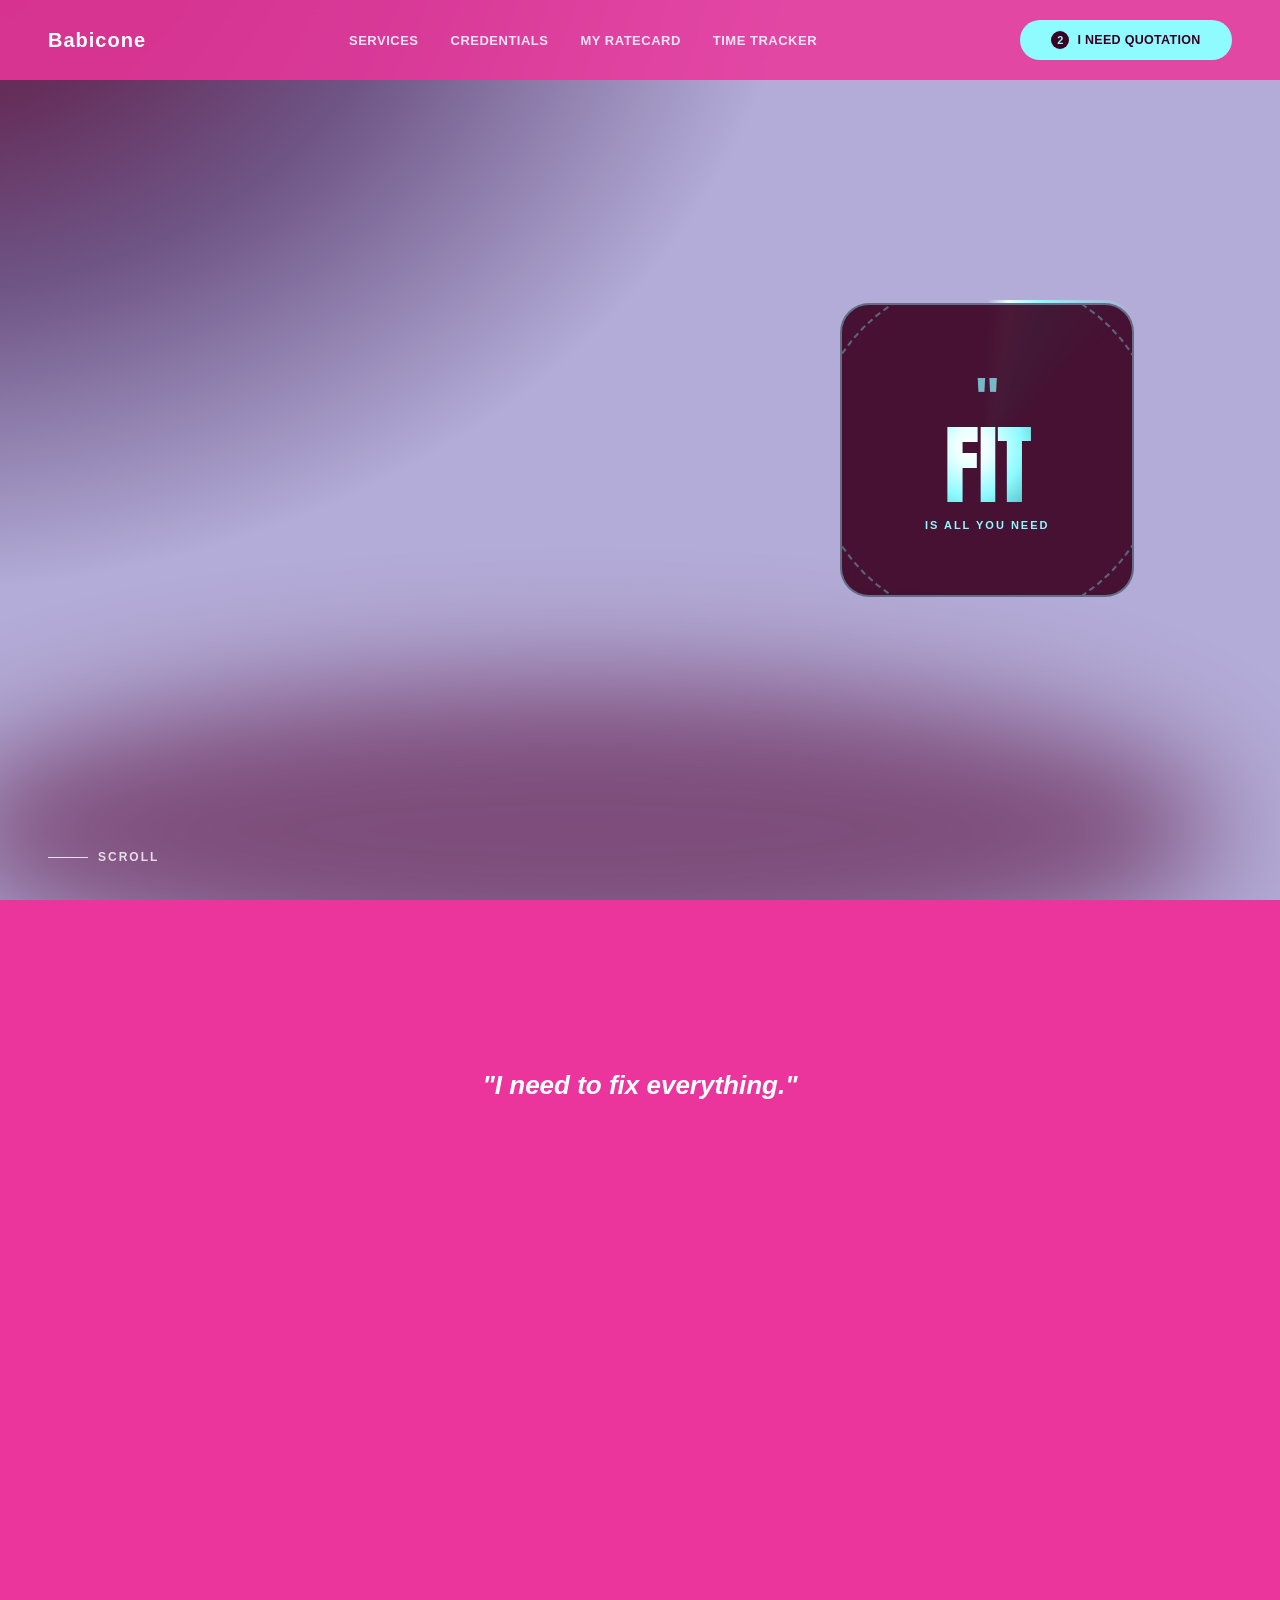
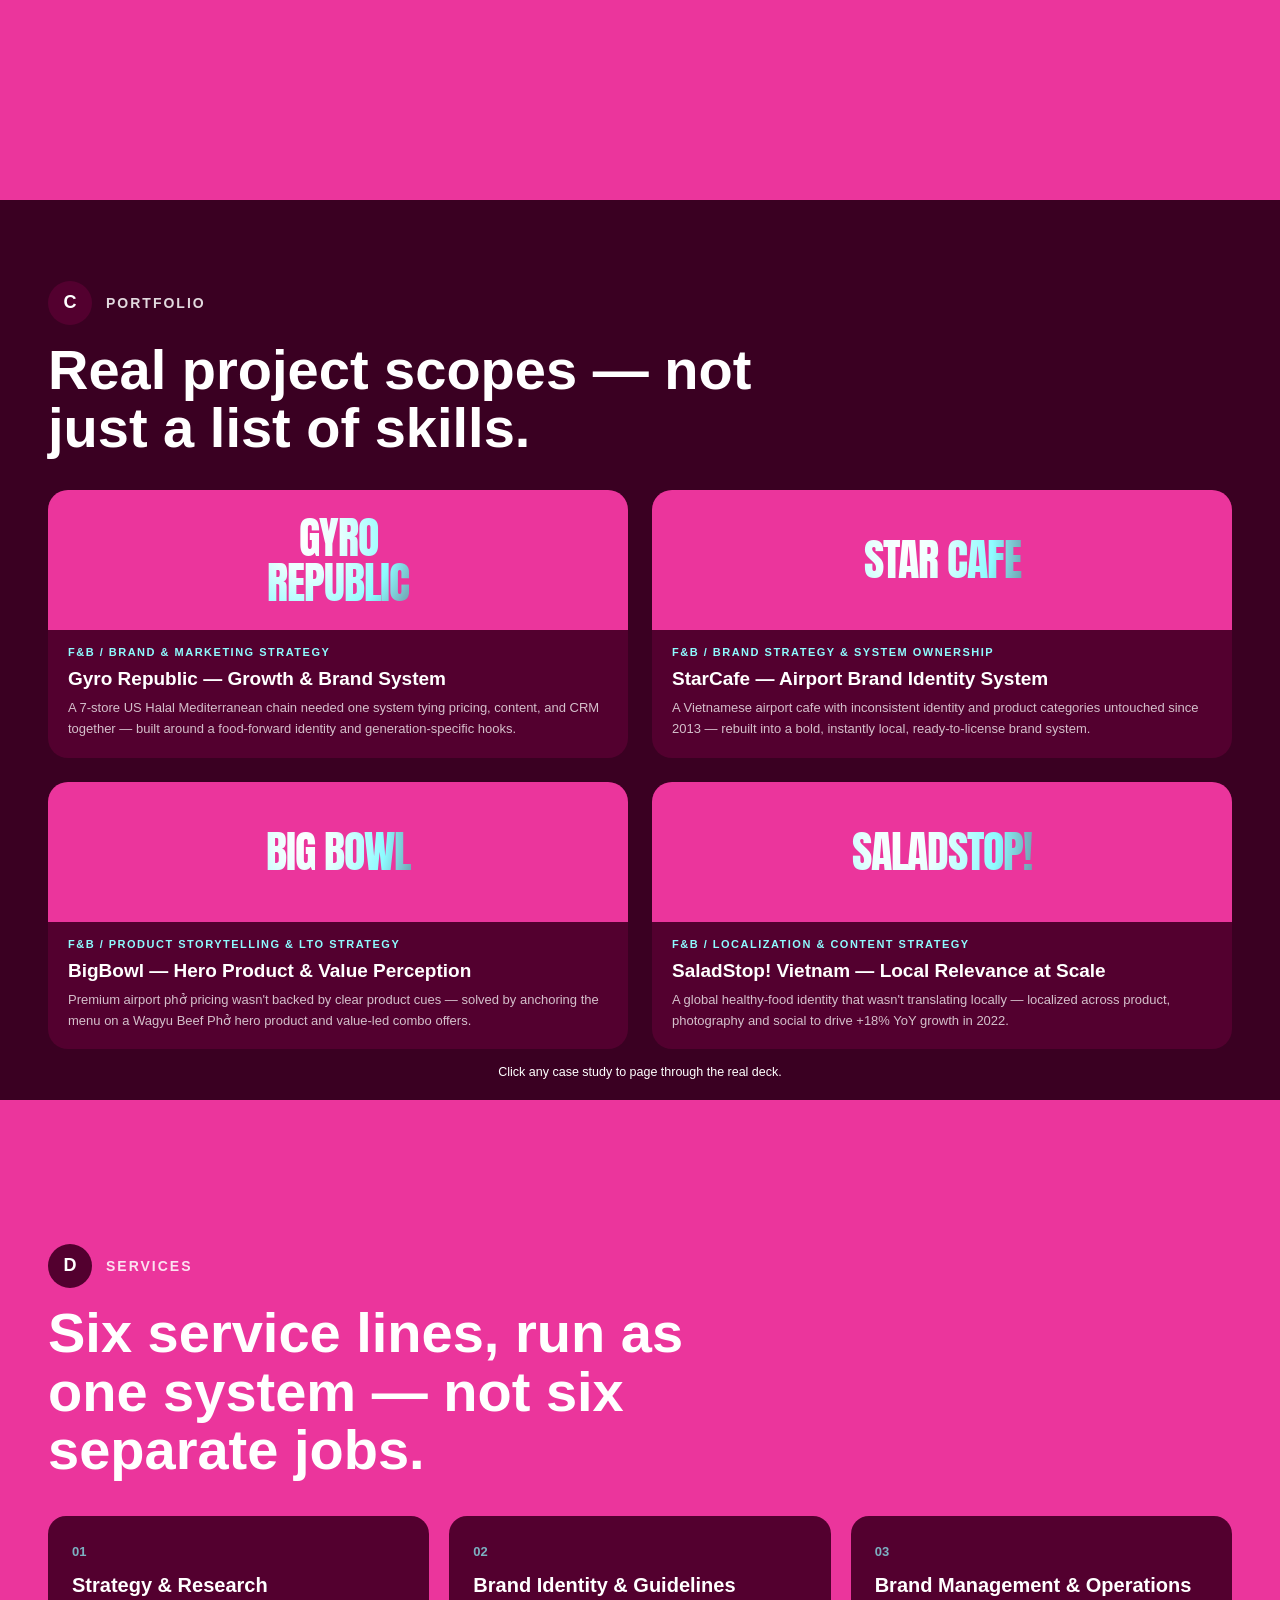
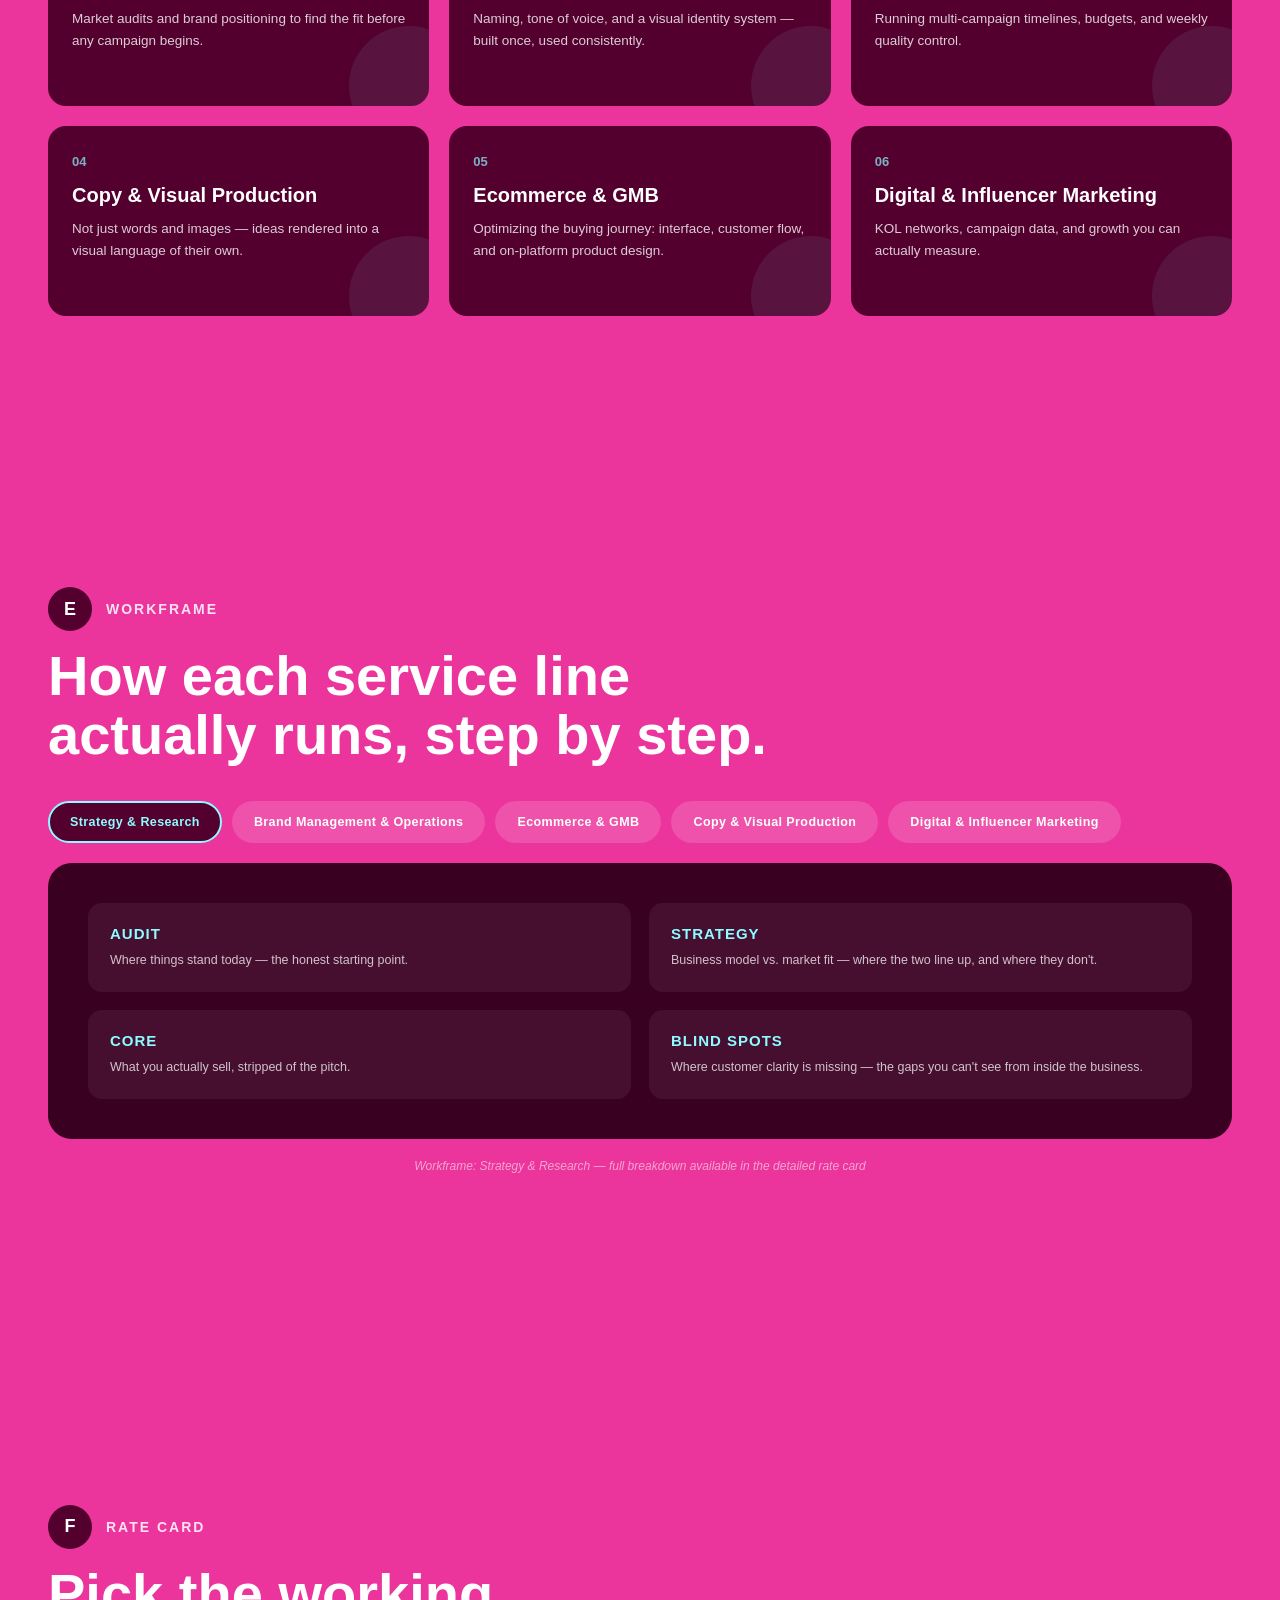
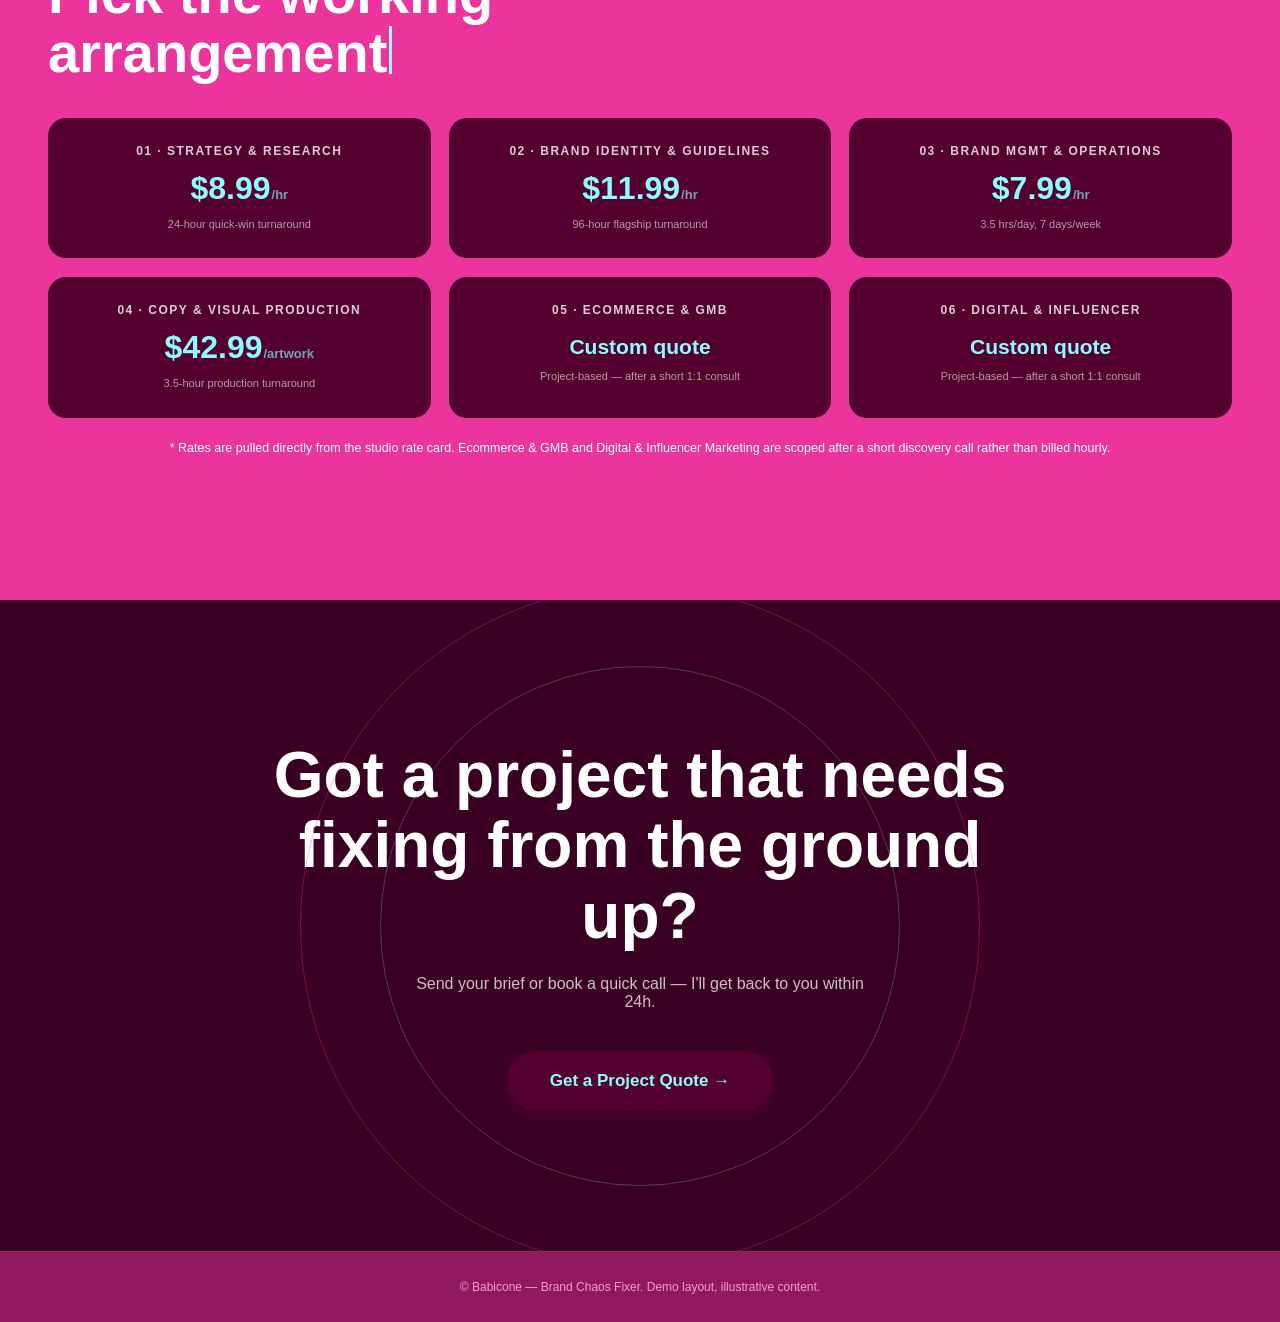
==== commit b8bd1492: "Round 2 PC rebuild: section-snap scroll, reordered sections, Anton+gradient FIT, swipeable case-slid" ====
--- a/index.html
+++ b/index.html
@@ -4,6 +4,9 @@
 <meta charset="UTF-8" />
 <meta name="viewport" content="width=device-width, initial-scale=1.0" />
 <title>Babicone — Brand Chaos Fixer</title>
+<link rel="preconnect" href="https://fonts.googleapis.com">
+<link rel="preconnect" href="https://fonts.gstatic.com" crossorigin>
+<link href="https://fonts.googleapis.com/css2?family=Anton&display=swap" rel="stylesheet">
 <style>
   :root{
     --pink:#eb359c;
@@ -14,8 +17,25 @@
     --cream:#fcf2e0;
     --white:#ffffff;
     --ink:#13100d;
+    --cyan-white:#eafffe;
+    --font-display:'Anton', 'Helvetica Neue', Arial, sans-serif;
   }
   *{box-sizing:border-box; margin:0; padding:0;}
+
+  /* ---------- Gradient / display text utility ---------- */
+  .grad-text{
+    font-family:var(--font-display); font-weight:400; letter-spacing:-1px;
+    background:radial-gradient(circle at 32% 28%, #ffffff 0%, var(--cyan-white) 22%, var(--cyan) 60%, #4fb8bd 100%);
+    -webkit-background-clip:text; background-clip:text; color:transparent;
+    display:inline-block;
+  }
+  .grad-text.shine{
+    background:linear-gradient(115deg, var(--cyan) 0%, var(--cyan-white) 18%, #ffffff 32%, var(--cyan-white) 46%, var(--cyan) 60%, #4fb8bd 100%);
+    background-size:220% auto;
+    -webkit-background-clip:text; background-clip:text; color:transparent;
+    animation:shineSweep 3.2s linear infinite;
+  }
+  @keyframes shineSweep{0%{background-position:200% center;} 100%{background-position:-40% center;}}
   html{scroll-behavior:smooth;}
   body{
     font-family:'Helvetica Neue', Arial, sans-serif;
@@ -65,9 +85,13 @@
     overflow:hidden;
   }
   .blob{position:absolute; border-radius:50%; filter:blur(60px); opacity:.55; animation:float 12s ease-in-out infinite;}
-  .blob1{width:420px; height:420px; background:var(--cyan); top:-120px; right:-100px; animation-delay:0s;}
   .blob2{width:300px; height:300px; background:var(--maroon); bottom:-80px; left:-60px; animation-delay:3s;}
   @keyframes float{0%,100%{transform:translateY(0) translateX(0);} 50%{transform:translateY(-30px) translateX(20px);}}
+  .hero-corner{
+    position:absolute; inset:0; z-index:0; pointer-events:none;
+    background:radial-gradient(ellipse 900px 700px at -8% -12%, #04070a 0%, #0c2a30 32%, #1c6b78 58%, var(--cyan) 100%);
+    opacity:.6;
+  }
 
   /* Desktop: two-column balance so content isn't all bunched left. Mobile keeps the original single-column stack for now. */
   .hero-inner{position:relative; z-index:1;}
@@ -78,28 +102,30 @@
     background:var(--maroon); color:var(--cyan);
     font-size:12px; font-weight:700; letter-spacing:2px; text-transform:uppercase;
     padding:8px 16px; border-radius:999px; margin-bottom:24px;
-    opacity:0; animation:riseIn .7s ease forwards; animation-delay:.1s;
+    opacity:0; animation:riseInLoop 5.6s ease infinite; animation-delay:.1s;
   }
   .hero h1{
+    font-family:var(--font-display); font-weight:400;
     font-size:clamp(48px, 9vw, 108px);
-    font-weight:900; line-height:0.95; letter-spacing:-2px;
-  }
-  .hero h1 .h1-build, .hero h1 .h1-fit{opacity:0; animation:fadeIn .8s ease forwards;}
-  .hero h1 .h1-build{animation-delay:.35s;}
-  .hero h1 .h1-fit{animation-delay:.7s;}
-  @keyframes fadeIn{from{opacity:0;} to{opacity:1;}}
-  .hero h1 .fit-word{color:var(--maroon); -webkit-text-stroke:2px var(--cyan);}
-  .hero h1 .hero-quote{color:var(--maroon); opacity:.55; font-size:.55em; vertical-align:.12em;}
-  .hero h1 .end-dot{font-weight:400;}
+    line-height:0.95; letter-spacing:-1px;
+  }
+  .hero h1 .h1-build, .hero h1 .h1-fit{opacity:0; animation:riseInLoop 5.6s ease infinite;}
+  .hero h1 .h1-build{animation-delay:.25s;}
+  .hero h1 .h1-fit{animation-delay:.55s;}
+  @keyframes riseInLoop{
+    0%{opacity:0; transform:translateY(20px);}
+    9%{opacity:1; transform:translateY(0);}
+    82%{opacity:1; transform:translateY(0);}
+    100%{opacity:0; transform:translateY(-8px);}
+  }
+  .hero h1 .fit-word{font-family:var(--font-display); font-weight:400;}
+  .hero h1 .hero-quote{color:var(--cyan); opacity:.7; font-size:.55em; vertical-align:.12em;}
+  .hero h1 .end-dot{font-weight:400; color:var(--white);}
   .hero-punch{
     max-width:640px; margin-top:20px; font-size:clamp(20px,3vw,32px); font-weight:800; line-height:1.3; opacity:0;
-    animation:riseIn .8s ease forwards; animation-delay:1.05s;
+    animation:riseInLoop 5.6s ease infinite; animation-delay:.85s;
   }
   .hero-punch .f-letter{color:var(--maroon); -webkit-text-stroke:2px var(--cyan); font-weight:900;}
-  .hero-actions{margin-top:36px; display:flex; gap:16px;}
-  .hero-actions > a{opacity:0; animation:riseIn .7s ease forwards;}
-  .hero-actions > a:nth-child(1){animation-delay:1.35s;}
-  .hero-actions > a:nth-child(2){animation-delay:1.6s;}
 
   /* Desktop-only right-side visual so the wide layout doesn't read as empty/left-heavy */
   .hero-visual{display:none;}
@@ -109,36 +135,39 @@
     }
     .hero-visual{display:flex; position:relative; justify-content:center; align-items:center; min-height:420px;}
   }
+  .hero-visual-wrap{
+    position:relative; width:300px; height:300px; border-radius:32px; padding:3px; overflow:hidden;
+    opacity:0; animation:riseIn 1s ease forwards 1.3s, hvBreathe 3.4s ease-in-out infinite 2.3s;
+  }
+  .hero-visual-wrap::before{
+    content:''; position:absolute; top:50%; left:50%; z-index:0;
+    width:800px; height:800px; margin:-400px 0 0 -400px;
+    background:conic-gradient(from 0deg, transparent 0deg, var(--cyan-white) 8deg, var(--cyan) 20deg, transparent 46deg, transparent 360deg);
+    animation:hvStreak 1.5s linear infinite; transform-origin:center;
+  }
+  @keyframes hvStreak{to{transform:rotate(360deg);}}
   .hero-visual-card{
-    position:relative; width:300px; height:300px;
-    background:rgba(255,255,255,.08); border:2px solid rgba(141,251,255,.4);
-    border-radius:32px; backdrop-filter:blur(6px);
+    position:relative; z-index:1; width:100%; height:100%;
+    background:rgba(58,0,34,.9); border:2px solid rgba(141,251,255,.4);
+    border-radius:29px; backdrop-filter:blur(6px);
     display:flex; flex-direction:column; align-items:center; justify-content:center;
-    opacity:0; animation:riseIn 1s ease forwards 1.3s, hvBreathe 3.4s ease-in-out infinite 2.3s;
+    overflow:hidden;
   }
   .hero-visual-card::before{
     content:''; position:absolute; inset:-30px; border-radius:50%;
-    border:2px dashed rgba(141,251,255,.4);
+    border:2px dashed rgba(141,251,255,.35);
     animation:hvSpin 16s linear infinite; pointer-events:none; z-index:-1;
   }
   .hero-visual-card::after{
     content:''; position:absolute; inset:-52px; border-radius:50%;
-    border:1px dotted rgba(141,251,255,.22);
+    border:1px dotted rgba(141,251,255,.2);
     animation:hvSpin 24s linear infinite reverse; pointer-events:none; z-index:-1;
   }
   @keyframes hvSpin{to{transform:rotate(360deg);}}
   @keyframes hvBreathe{0%,100%{transform:translateY(0) scale(1);} 50%{transform:translateY(0) scale(1.05);}}
-  .hero-visual-card .hv-quote{font-size:56px; font-weight:900; color:var(--cyan); opacity:.6; line-height:1;}
-  .hero-visual-card .hv-fit{font-size:88px; font-weight:900; color:var(--white); -webkit-text-stroke:2px var(--cyan); letter-spacing:-2px; line-height:.9;}
+  .hero-visual-card .hv-quote{font-size:56px; font-weight:900; color:var(--cyan); opacity:.7; line-height:1;}
+  .hero-visual-card .hv-fit{font-family:var(--font-display); font-weight:400; font-size:88px; letter-spacing:-1px; line-height:.9;}
   .hero-visual-card .hv-tag{margin-top:14px; font-size:11px; font-weight:800; letter-spacing:2px; text-transform:uppercase; color:var(--cyan);}
-  .hero-stat{
-    position:absolute; background:var(--maroon); color:var(--white); font-weight:800; font-size:20px;
-    padding:12px 16px; border-radius:16px; box-shadow:0 12px 28px rgba(0,0,0,.25); line-height:1.2;
-    opacity:0; animation:riseIn .8s ease forwards;
-  }
-  .hero-stat small{display:block; font-size:10px; font-weight:700; letter-spacing:.5px; text-transform:uppercase; opacity:.75; margin-top:4px;}
-  .hero-stat-1{top:4%; right:0%; animation-delay:1.55s; transform:rotate(3deg);}
-  .hero-stat-2{bottom:6%; left:-4%; animation-delay:1.75s; transform:rotate(-2deg);}
   .btn-primary{
     background:var(--maroon); color:var(--cyan); font-weight:700; font-size:15px;
     padding:16px 32px; border-radius:999px; display:inline-flex; align-items:center; gap:8px;
@@ -172,6 +201,7 @@
 
   /* ---------- FIT story ---------- */
   #fit-story{padding-top:40px; padding-bottom:100px; text-align:center;}
+  #fit-story.snap-section{padding-top:0; padding-bottom:0; justify-content:center;}
   .fix-ticker{
     position:relative; height:52px; max-width:720px; margin:0 auto;
     transition:opacity .5s ease, transform .5s ease, height .5s ease, margin .5s ease;
@@ -184,20 +214,25 @@
   }
   .fix-line.active{opacity:1; transform:translateY(0);}
   .fit-lead{
-    max-width:600px; margin:44px auto 0; font-size:clamp(17px,2vw,20px); font-weight:600; opacity:0;
+    max-width:600px; margin:44px auto 0; font-size:clamp(14px,1.3vw,16px); font-weight:600; font-style:italic; opacity:0;
     transform:translateY(14px); transition:opacity .6s ease, transform .6s ease;
   }
-  .fit-lead.show{opacity:.85; transform:translateY(0);}
+  .fit-lead.show{opacity:.5; transform:translateY(0);}
 
   .fit-giant-wrap{
-    margin-top:22px; opacity:0; transform:scale(.82);
+    margin-top:22px; opacity:0; transform:scale(.82); position:relative;
     transition:opacity .7s cubic-bezier(.2,.8,.2,1), transform .7s cubic-bezier(.2,.8,.2,1);
   }
   .fit-giant-wrap.show{opacity:1; transform:scale(1);}
-  .fit-giant{display:flex; align-items:center; justify-content:center; gap:8px;}
-  .quote-mark{font-size:clamp(40px,7vw,84px); font-weight:900; color:var(--maroon); opacity:.5; line-height:1; align-self:flex-start;}
-  .fit-word-giant{font-size:clamp(76px,15vw,180px); font-weight:900; color:var(--cyan); -webkit-text-stroke:3px var(--maroon); letter-spacing:-3px; line-height:.9;}
+  .fit-giant{display:flex; align-items:center; justify-content:center; gap:8px; position:relative;}
+  .quote-mark{font-size:clamp(40px,7vw,84px); font-weight:900; color:var(--cyan); opacity:.85; line-height:1; align-self:flex-start;}
+  .fit-word-giant{font-size:clamp(76px,15vw,180px); letter-spacing:-4px; line-height:.9;}
   .fit-sub{margin-top:10px; font-size:clamp(16px,2vw,20px); font-weight:800; letter-spacing:1.5px; text-transform:uppercase; color:var(--cyan);}
+  .sparkle{position:absolute; color:var(--cyan-white); font-size:22px; opacity:0; animation:sparkleTwinkle 2.6s ease-in-out infinite;}
+  .sparkle.s1{top:6%; left:14%; animation-delay:.2s;}
+  .sparkle.s2{top:18%; right:10%; animation-delay:1s;}
+  .sparkle.s3{bottom:10%; left:44%; animation-delay:1.8s; font-size:16px;}
+  @keyframes sparkleTwinkle{0%,100%{opacity:0; transform:scale(.4) rotate(0deg);} 50%{opacity:1; transform:scale(1) rotate(90deg);}}
 
   .fit-arrows{
     list-style:none; margin:60px auto 0; max-width:900px; padding:0;
@@ -208,50 +243,33 @@
   }
   .fit-connector.show{opacity:1;}
   .fit-card{
-    display:flex; flex-direction:column; align-items:center; gap:10px;
-    width:190px; padding:24px 18px; border-radius:20px; border:2px solid var(--cyan);
-    opacity:0; transform:translateY(16px); transition:opacity .5s ease, transform .5s ease;
-  }
-  .fit-card.show{opacity:1; transform:translateY(0);}
-  .fit-card-badge{font-size:30px; font-weight:900; letter-spacing:.5px; line-height:1;}
-  .fit-card-label{font-size:14.5px; font-weight:700; text-align:center; line-height:1.35;}
-
-  .fit-card.v-a{background:radial-gradient(circle at 32% 22%, #6b0038, #2c0018 78%);}
-  .fit-card.v-a .fit-card-badge{color:var(--cyan);}
-  .fit-card.v-a .fit-card-label{color:var(--white);}
-
-  .fit-card.v-b{background:linear-gradient(140deg, #f1ecf7, #9f8fdc);}
-  .fit-card.v-b .fit-card-badge{color:var(--maroon-deep);}
-  .fit-card.v-b .fit-card-label{color:var(--maroon-deep);}
-
-  .fit-card.v-c{background:linear-gradient(160deg, #1c1c1f, #000);}
-  .fit-card.v-c .fit-card-badge{color:var(--cyan);}
-  .fit-card.v-c .fit-card-label{color:var(--white);}
+    position:relative; display:flex; flex-direction:column; align-items:center; justify-content:center; gap:8px;
+    width:190px; height:190px; padding:18px; border-radius:50%; border:2px solid rgba(141,251,255,.4);
+    background:rgba(58,0,34,.9); backdrop-filter:blur(6px);
+    opacity:0; transform:translateY(16px) scale(.85); transition:opacity .5s ease, transform .5s ease;
+  }
+  .fit-card::before{
+    content:''; position:absolute; inset:-14px; border-radius:50%;
+    border:2px dashed rgba(141,251,255,.3); animation:hvSpin 18s linear infinite; pointer-events:none; z-index:-1;
+  }
+  .fit-card::after{
+    content:''; position:absolute; inset:-26px; border-radius:50%;
+    border:1px dotted rgba(141,251,255,.18); animation:hvSpin 26s linear infinite reverse; pointer-events:none; z-index:-1;
+  }
+  .fit-card.show{opacity:1; transform:translateY(0) scale(1);}
+  .fit-card-badge{font-family:var(--font-display); font-weight:400; font-size:32px; letter-spacing:-.5px; line-height:1; color:var(--cyan);}
+  .fit-card-label{font-size:12.5px; font-weight:700; text-align:center; line-height:1.35; color:var(--white); opacity:.9;}
 
   @media (max-width:640px){
     .fit-arrows{flex-direction:column;}
     .fit-connector{transform:rotate(90deg);}
-    .fit-card{width:230px;}
-  }
-
-  /* ---------- Who I work with ---------- */
-  #who{text-align:center; padding-top:0; padding-bottom:100px;}
-  .who-eyebrow{font-size:13px; font-weight:800; letter-spacing:2px; text-transform:uppercase; opacity:.7; margin-bottom:24px;}
-  .chip-row{display:flex; flex-wrap:wrap; justify-content:center; gap:12px; max-width:760px; margin:0 auto 40px;}
-  .chip{
-    background:var(--maroon); color:var(--white); font-weight:700; font-size:13px; letter-spacing:.5px;
-    padding:10px 20px; border-radius:999px; transition:transform .25s ease, background .25s ease;
-  }
-  .chip:hover{transform:translateY(-3px); background:var(--maroon-deep);}
-  .chip.alt{background:rgba(255,255,255,.14);}
-  .signature-row{display:flex; justify-content:center; gap:14px; margin-top:8px;}
-  .sig-pill{
-    border:2px solid var(--cyan); color:var(--cyan); font-weight:800; font-size:13px; letter-spacing:1px;
-    padding:9px 20px; border-radius:999px; text-transform:uppercase;
+    .fit-card{width:230px; height:230px;}
   }
 
   /* ---------- Services ---------- */
   #services{background:var(--pink);}
+  #services.snap-section, #workframe.snap-section{justify-content:center;}
+  #workframe{background:var(--pink);}
   .services-grid{display:grid; grid-template-columns:repeat(3,1fr); gap:20px;}
   .service-card{background:var(--maroon); border-radius:18px; padding:28px 24px; min-height:190px; position:relative; overflow:hidden; transition:transform .3s ease, background .3s ease;}
   .service-card:hover{transform:translateY(-8px); background:var(--maroon-deep);}
@@ -262,6 +280,7 @@
   .service-card:hover::after{transform:scale(1.4);}
 
   .wf-tabs{margin-top:64px;}
+  #workframe .wf-tabs{margin-top:0;}
   .wf-tab-buttons{display:flex; gap:10px; flex-wrap:wrap; margin-bottom:20px;}
   .wf-tab-btn{background:rgba(255,255,255,.14); color:var(--white); font-weight:800; font-size:12.5px; letter-spacing:.4px; padding:12px 20px; border-radius:999px; border:2px solid transparent; transition:.25s ease; cursor:pointer; font-family:inherit;}
   .wf-tab-btn:hover{background:rgba(255,255,255,.22);}
@@ -295,54 +314,75 @@
 
   /* ---------- Portfolio ---------- */
   #portfolio{background:var(--maroon-deep);}
+  #portfolio.snap-section{justify-content:center;}
+  #portfolio.snap-section .section-title{margin-bottom:32px;}
+  #portfolio.snap-section .project-thumb{height:140px;}
+  #portfolio.snap-section .project-body{padding:16px 20px 18px;}
+  #portfolio.snap-section .placeholder-note{margin-top:16px;}
   .portfolio-grid{display:grid; grid-template-columns:repeat(2,1fr); gap:24px;}
   .project-card{border-radius:20px; overflow:hidden; background:var(--maroon); transition:transform .35s ease; cursor:pointer; border:none; text-align:left; font-family:inherit; color:inherit; padding:0; display:block; width:100%;}
   .project-card:hover{transform:translateY(-10px);}
   .project-thumb{
-    height:220px; display:flex; align-items:center; justify-content:center;
-    font-weight:900; font-size:15px; letter-spacing:1px; text-transform:uppercase;
-    color:var(--maroon-deep); background:linear-gradient(135deg, var(--cyan), var(--pink) 130%);
-    position:relative; overflow:hidden;
-  }
-  .project-thumb img{width:100%; height:100%; object-fit:cover; display:block;}
-  .project-thumb span{position:relative; z-index:2; background:var(--white); padding:6px 14px; border-radius:999px; font-size:11px;}
-  .project-thumb::before{content:''; position:absolute; inset:0; background:repeating-linear-gradient(45deg, rgba(255,255,255,.15) 0 2px, transparent 2px 14px);}
-  .project-card.has-photo .project-thumb::before{display:none;}
+    height:190px; display:flex; align-items:center; justify-content:center;
+    position:relative; overflow:hidden; background:var(--pink);
+  }
+  .project-thumb .thumb-brand{
+    font-family:var(--font-display); font-weight:400; font-size:clamp(30px,3.4vw,44px);
+    letter-spacing:-1px; text-align:center; line-height:1.05; padding:0 20px;
+    background:radial-gradient(circle at 32% 26%, #ffffff 0%, var(--cyan-white) 24%, var(--cyan) 62%, var(--maroon-deep) 130%);
+    -webkit-background-clip:text; background-clip:text; color:transparent;
+  }
   .project-body{padding:22px 22px 26px;}
   .project-body .tag{font-size:11px; font-weight:800; letter-spacing:1.5px; color:var(--cyan); text-transform:uppercase;}
   .project-body h4{font-size:19px; font-weight:800; margin:10px 0 8px;}
   .project-body p{font-size:13px; opacity:.75; line-height:1.6;}
   .placeholder-note{margin-top:28px; font-size:12.5px; opacity:.6; text-align:center;}
 
-  /* Case study lightbox */
+  /* Case study lightbox: swipeable slide viewer */
   .lightbox{position:fixed; inset:0; z-index:200; display:none; align-items:center; justify-content:center; padding:24px;}
   .lightbox.open{display:flex;}
-  .lightbox-backdrop{position:absolute; inset:0; background:rgba(19,16,13,.82); backdrop-filter:blur(4px);}
+  .lightbox-backdrop{position:absolute; inset:0; background:rgba(19,16,13,.88); backdrop-filter:blur(4px);}
   .lightbox-panel{
-    position:relative; z-index:1; max-width:760px; width:100%; max-height:88vh; overflow-y:auto;
-    background:var(--maroon-deep); border-radius:24px; padding:0 0 36px;
+    position:relative; z-index:1; max-width:920px; width:100%;
+    background:var(--maroon-deep); border-radius:24px; padding:0 0 22px; overflow:hidden;
     transform:translateY(24px) scale(.97); opacity:0; transition:transform .35s cubic-bezier(.2,.8,.2,1), opacity .35s ease;
   }
   .lightbox.open .lightbox-panel{transform:translateY(0) scale(1); opacity:1;}
-  .lightbox-img{width:100%; aspect-ratio:2/1; object-fit:cover; display:block; border-radius:24px 24px 0 0;}
   .lightbox-close{
-    position:absolute; top:16px; right:16px; z-index:2; width:36px; height:36px; border-radius:50%;
+    position:absolute; top:16px; right:16px; z-index:3; width:36px; height:36px; border-radius:50%;
     background:rgba(19,16,13,.6); color:var(--white); border:none; font-size:18px; cursor:pointer;
     display:flex; align-items:center; justify-content:center;
   }
-  .lightbox-body{padding:28px 32px 0;}
-  .lightbox-body .tag{font-size:11px; font-weight:800; letter-spacing:1.5px; color:var(--cyan); text-transform:uppercase;}
-  .lightbox-body h3{font-size:26px; font-weight:900; margin:10px 0 14px;}
-  .lightbox-body p.lead{font-size:14px; line-height:1.7; opacity:.85; margin-bottom:18px;}
-  .lightbox-body .lb-label{font-size:11px; font-weight:800; letter-spacing:1.5px; text-transform:uppercase; color:var(--cyan); opacity:.9; margin-bottom:10px;}
-  .lightbox-body ul{list-style:none; margin-bottom:20px;}
-  .lightbox-body ul li{font-size:13px; line-height:1.6; opacity:.85; padding-left:18px; position:relative; margin-bottom:8px;}
-  .lightbox-body ul li::before{content:'→'; position:absolute; left:0; color:var(--cyan);}
-  .lightbox-body .lb-outcome{background:rgba(141,251,255,.08); border:1px solid rgba(141,251,255,.3); border-radius:14px; padding:16px 18px; font-size:13px; line-height:1.6;}
-  .lightbox-body .lb-note{margin-top:16px; font-size:11.5px; opacity:.55; font-style:italic;}
+  .lightbox-head{padding:22px 28px 0;}
+  .lightbox-head .tag{font-size:11px; font-weight:800; letter-spacing:1.5px; color:var(--cyan); text-transform:uppercase;}
+  .lightbox-head h3{font-size:21px; font-weight:800; margin:6px 0 0;}
+  .lb-slide-viewer{position:relative; margin-top:18px; background:#0d0007;}
+  .lb-slide-frame{position:relative; width:100%; aspect-ratio:16/9; overflow:hidden;}
+  .lb-slide-frame img{
+    position:absolute; inset:0; width:100%; height:100%; object-fit:contain; display:block;
+    opacity:0; transition:opacity .35s ease;
+  }
+  .lb-slide-frame img.active{opacity:1;}
+  .lb-arrow{
+    position:absolute; top:50%; transform:translateY(-50%); z-index:2;
+    width:44px; height:44px; border-radius:50%; border:none; cursor:pointer;
+    background:rgba(19,16,13,.55); color:var(--white); font-size:20px;
+    display:flex; align-items:center; justify-content:center; transition:background .2s ease, transform .2s ease;
+  }
+  .lb-arrow:hover{background:var(--cyan); color:var(--maroon-deep);}
+  .lb-arrow.prev{left:14px;}
+  .lb-arrow.next{right:14px;}
+  .lb-counter{
+    position:absolute; bottom:14px; right:18px; z-index:2; font-size:11.5px; font-weight:800; letter-spacing:1px;
+    background:rgba(19,16,13,.6); color:var(--cyan); padding:6px 12px; border-radius:999px;
+  }
+  .lb-dots{display:flex; gap:6px; justify-content:center; padding:14px 20px 0;}
+  .lb-dots button{width:7px; height:7px; border-radius:50%; border:none; background:rgba(255,255,255,.25); cursor:pointer; padding:0;}
+  .lb-dots button.active{background:var(--cyan); width:18px; border-radius:4px; transition:width .2s ease;}
 
   /* ---------- Rate card teaser ---------- */
   #rates{background:var(--pink);}
+  #rates.snap-section{justify-content:center;}
   .typewriter-cursor{display:inline-block; width:3px; height:.85em; margin-left:2px; vertical-align:-2px; background:var(--cyan); animation:twBlink .8s steps(1) infinite;}
   @keyframes twBlink{50%{opacity:0;}}
   .rate-grid{display:grid; grid-template-columns:repeat(3,1fr); gap:18px; perspective:1200px;}
@@ -387,6 +427,18 @@
     .wf-ux-col:first-child{border-top:none; padding-top:0;}
     .rate-grid{grid-template-columns:repeat(2,1fr);}
     nav ul{display:none;}
+  }
+
+  /* ---------- PC-only full-screen section-snap navigation ---------- */
+  @media (min-width:901px){
+    html{scroll-snap-type:y mandatory;}
+    .snap-section{
+      min-height:100vh; height:100vh; display:flex; flex-direction:column; justify-content:center;
+      scroll-snap-align:start; scroll-snap-stop:always; overflow-y:auto; overflow-x:hidden;
+      padding-top:96px; padding-bottom:36px;
+    }
+    .snap-section > *{width:100%;}
+    .snap-section .section-title{margin-bottom:36px;}
   }
 </style>
 </head>
@@ -408,33 +460,29 @@
   </a>
 </nav>
 
-<header class="hero">
-  <div class="blob blob1"></div>
+<header class="hero snap-section">
+  <div class="hero-corner"></div>
   <div class="blob blob2"></div>
   <div class="hero-inner">
     <div class="hero-content">
       <div class="hero-tag">Brand Chaos Fixer</div>
-      <h1><span class="h1-build">BUILD<br>THE</span> <span class="h1-fit"><span class="hero-quote">"</span><span class="fit-word">FIT</span><span class="hero-quote">"</span><span class="end-dot">.</span></span></h1>
+      <h1><span class="h1-build">BUILD<br>THE</span> <span class="h1-fit"><span class="hero-quote">"</span><span class="fit-word grad-text">FIT</span><span class="hero-quote">"</span><span class="end-dot">.</span></span></h1>
       <p class="hero-punch">Every business problem starts with <span class="f-letter">F</span>.</p>
-      <div class="hero-actions">
-        <a href="#contact" class="btn-primary">Get a Project Quote →</a>
-        <a href="#services" class="btn-ghost">View Services</a>
+    </div>
+    <div class="hero-visual">
+      <div class="hero-visual-wrap">
+        <div class="hero-visual-card">
+          <span class="hv-quote">"</span>
+          <span class="hv-fit grad-text">FIT</span>
+          <span class="hv-tag">is all you need</span>
+        </div>
       </div>
-    </div>
-    <div class="hero-visual">
-      <div class="hero-visual-card">
-        <span class="hv-quote">"</span>
-        <span class="hv-fit">FIT</span>
-        <span class="hv-tag">is all you need</span>
-      </div>
-      <div class="hero-stat hero-stat-1">06 <small>service lines</small></div>
-      <div class="hero-stat hero-stat-2">01 <small>system, not 06 jobs</small></div>
     </div>
   </div>
   <div class="scroll-cue"><div class="line"></div>SCROLL</div>
 </header>
 
-<section id="fit-story">
+<section id="fit-story" class="snap-section">
   <div class="fix-ticker">
     <span class="fix-line">"I need to fix everything."</span>
     <span class="fix-line">"I need my Ad more creative."</span>
@@ -445,52 +493,76 @@
   <p class="fit-lead">You see? You can't fix everything you see in your business as a problem.</p>
 
   <div class="fit-giant-wrap">
-    <div class="fit-giant"><span class="quote-mark">"</span><span class="fit-word-giant">FIT</span><span class="quote-mark">"</span></div>
+    <div class="fit-giant">
+      <span class="quote-mark">"</span><span class="fit-word-giant grad-text shine">FIT</span><span class="quote-mark">"</span>
+      <span class="sparkle s1">✦</span><span class="sparkle s2">✧</span><span class="sparkle s3">✦</span>
+    </div>
     <p class="fit-sub">is all you need.</p>
   </div>
 
   <ul class="fit-arrows">
-    <li class="fit-card v-a">
+    <li class="fit-card">
       <span class="fit-card-badge">FIT</span>
       <span class="fit-card-label">the market size</span>
     </li>
     <li class="fit-connector">→</li>
-    <li class="fit-card v-b">
+    <li class="fit-card">
       <span class="fit-card-badge">FIT</span>
       <span class="fit-card-label">the customers' needs</span>
     </li>
     <li class="fit-connector">→</li>
-    <li class="fit-card v-c">
+    <li class="fit-card">
       <span class="fit-card-badge">FIT</span>
       <span class="fit-card-label">the scale of your business</span>
     </li>
   </ul>
 </section>
 
-<section id="who">
-  <div class="who-eyebrow">Who I Work With</div>
-  <div class="chip-row">
-    <span class="chip">Startup</span>
-    <span class="chip">SMEs</span>
-    <span class="chip">Corporation</span>
-    <span class="chip">Manufactory</span>
+<section id="portfolio" class="snap-section">
+  <div class="section-label reveal"><div class="dot">C</div><span>Portfolio</span></div>
+  <h2 class="section-title reveal">Real project scopes — not just a list of skills.</h2>
+
+  <div class="portfolio-grid">
+    <button class="project-card reveal" type="button" data-case="gyro">
+      <div class="project-thumb"><span class="thumb-brand">GYRO<br>REPUBLIC</span></div>
+      <div class="project-body"><div class="tag">F&amp;B / Brand &amp; Marketing Strategy</div><h4>Gyro Republic — Growth &amp; Brand System</h4><p>A 7-store US Halal Mediterranean chain needed one system tying pricing, content, and CRM together — built around a food-forward identity and generation-specific hooks.</p></div>
+    </button>
+    <button class="project-card reveal" type="button" data-case="starcafe">
+      <div class="project-thumb"><span class="thumb-brand">STAR CAFE</span></div>
+      <div class="project-body"><div class="tag">F&amp;B / Brand Strategy &amp; System Ownership</div><h4>StarCafe — Airport Brand Identity System</h4><p>A Vietnamese airport cafe with inconsistent identity and product categories untouched since 2013 — rebuilt into a bold, instantly local, ready-to-license brand system.</p></div>
+    </button>
+    <button class="project-card reveal" type="button" data-case="bigbowl">
+      <div class="project-thumb"><span class="thumb-brand">BIG BOWL</span></div>
+      <div class="project-body"><div class="tag">F&amp;B / Product Storytelling &amp; LTO Strategy</div><h4>BigBowl — Hero Product &amp; Value Perception</h4><p>Premium airport phở pricing wasn't backed by clear product cues — solved by anchoring the menu on a Wagyu Beef Phở hero product and value-led combo offers.</p></div>
+    </button>
+    <button class="project-card reveal" type="button" data-case="saladstop">
+      <div class="project-thumb"><span class="thumb-brand">SALADSTOP!</span></div>
+      <div class="project-body"><div class="tag">F&amp;B / Localization &amp; Content Strategy</div><h4>SaladStop! Vietnam — Local Relevance at Scale</h4><p>A global healthy-food identity that wasn't translating locally — localized across product, photography and social to drive +18% YoY growth in 2022.</p></div>
+    </button>
   </div>
-  <div class="chip-row">
-    <span class="chip alt">Wellness</span>
-    <span class="chip alt">F&amp;B</span>
-    <span class="chip alt">Education</span>
-    <span class="chip alt">Travel</span>
-    <span class="chip alt">Real Estate</span>
-    <span class="chip alt">Energy</span>
+  <p class="placeholder-note reveal">Click any case study to page through the real deck.</p>
+</section>
+
+<div class="lightbox" id="caseLightbox">
+  <div class="lightbox-backdrop"></div>
+  <div class="lightbox-panel">
+    <button class="lightbox-close" type="button" id="lightboxClose" aria-label="Close">&times;</button>
+    <div class="lightbox-head">
+      <div class="tag" id="lbTag"></div>
+      <h3 id="lbTitle"></h3>
+    </div>
+    <div class="lb-slide-viewer">
+      <div class="lb-slide-frame" id="lbFrame"></div>
+      <button class="lb-arrow prev" type="button" id="lbPrev" aria-label="Previous slide">&#8249;</button>
+      <button class="lb-arrow next" type="button" id="lbNext" aria-label="Next slide">&#8250;</button>
+      <div class="lb-counter" id="lbCounter"></div>
+    </div>
+    <div class="lb-dots" id="lbDots"></div>
   </div>
-  <div class="signature-row">
-    <span class="sig-pill">Build The Fit</span>
-    <span class="sig-pill">Fix To Fit</span>
-  </div>
-</section>
-
-<section id="services">
-  <div class="section-label reveal"><div class="dot">A</div><span>Services</span></div>
+</div>
+
+<section id="services" class="snap-section">
+  <div class="section-label reveal"><div class="dot">D</div><span>Services</span></div>
   <h2 class="section-title reveal">Six service lines, run as one system — not six separate jobs.</h2>
 
   <div class="services-grid">
@@ -501,6 +573,11 @@
     <div class="service-card reveal"><div class="num">05</div><h3>Ecommerce &amp; GMB</h3><p>Optimizing the buying journey: interface, customer flow, and on-platform product design.</p></div>
     <div class="service-card reveal"><div class="num">06</div><h3>Digital &amp; Influencer Marketing</h3><p>KOL networks, campaign data, and growth you can actually measure.</p></div>
   </div>
+</section>
+
+<section id="workframe" class="snap-section">
+  <div class="section-label reveal"><div class="dot">E</div><span>Workframe</span></div>
+  <h2 class="section-title reveal">How each service line actually runs, step by step.</h2>
 
   <div class="wf-tabs reveal">
     <div class="wf-tab-buttons">
@@ -610,50 +687,8 @@
   </div>
 </section>
 
-<section id="portfolio">
-  <div class="section-label reveal"><div class="dot">B</div><span>Portfolio</span></div>
-  <h2 class="section-title reveal">Real project scopes — not just a list of skills.</h2>
-
-  <div class="portfolio-grid">
-    <button class="project-card has-photo reveal" type="button" data-case="gyro">
-      <div class="project-thumb"><img src="portfolio/gyro-republic.jpg" alt="Gyro Republic brand system"></div>
-      <div class="project-body"><div class="tag">F&amp;B / Brand &amp; Marketing Strategy</div><h4>Gyro Republic — Growth &amp; Brand System</h4><p>A 7-store US Halal Mediterranean chain needed one system tying pricing, content, and CRM together — built around a food-forward identity and generation-specific hooks.</p></div>
-    </button>
-    <button class="project-card has-photo reveal" type="button" data-case="starcafe">
-      <div class="project-thumb"><img src="portfolio/starcafe.jpg" alt="StarCafe brand identity system"></div>
-      <div class="project-body"><div class="tag">F&amp;B / Brand Strategy &amp; System Ownership</div><h4>StarCafe — Airport Brand Identity System</h4><p>A Vietnamese airport cafe with inconsistent identity and product categories untouched since 2013 — rebuilt into a bold, instantly local, ready-to-license brand system.</p></div>
-    </button>
-    <button class="project-card has-photo reveal" type="button" data-case="bigbowl">
-      <div class="project-thumb"><img src="portfolio/bigbowl.jpg" alt="BigBowl product and LTO development"></div>
-      <div class="project-body"><div class="tag">F&amp;B / Product Storytelling &amp; LTO Strategy</div><h4>BigBowl — Hero Product &amp; Value Perception</h4><p>Premium airport phở pricing wasn't backed by clear product cues — solved by anchoring the menu on a Wagyu Beef Phở hero product and value-led combo offers.</p></div>
-    </button>
-    <button class="project-card has-photo reveal" type="button" data-case="saladstop">
-      <div class="project-thumb"><img src="portfolio/saladstop.jpg" alt="SaladStop Vietnam content and social strategy"></div>
-      <div class="project-body"><div class="tag">F&amp;B / Localization &amp; Content Strategy</div><h4>SaladStop! Vietnam — Local Relevance at Scale</h4><p>A global healthy-food identity that wasn't translating locally — localized across product, photography and social to drive +18% YoY growth in 2022.</p></div>
-    </button>
-  </div>
-  <p class="placeholder-note reveal">Click any case study to see the full approach.</p>
-</section>
-
-<div class="lightbox" id="caseLightbox">
-  <div class="lightbox-backdrop"></div>
-  <div class="lightbox-panel">
-    <button class="lightbox-close" type="button" id="lightboxClose" aria-label="Close">&times;</button>
-    <img class="lightbox-img" id="lbImg" src="" alt="">
-    <div class="lightbox-body">
-      <div class="tag" id="lbTag"></div>
-      <h3 id="lbTitle"></h3>
-      <p class="lead" id="lbLead"></p>
-      <div class="lb-label">Approach</div>
-      <ul id="lbApproach"></ul>
-      <div class="lb-outcome" id="lbOutcome"></div>
-      <p class="lb-note" id="lbNote"></p>
-    </div>
-  </div>
-</div>
-
-<section id="rates">
-  <div class="section-label reveal"><div class="dot">C</div><span>Rate Card</span></div>
+<section id="rates" class="snap-section">
+  <div class="section-label reveal"><div class="dot">F</div><span>Rate Card</span></div>
   <h2 class="section-title reveal" id="ratesTitle">Pick the working arrangement that fits your project.</h2>
   <div class="rate-grid">
     <div class="rate-card"><div class="rate-label">01 · Strategy &amp; Research</div><div class="rate-num">$8.99<span class="rate-unit">/hr</span></div><div class="rate-turnaround">24-hour quick-win turnaround</div></div>
@@ -734,21 +769,23 @@
   const ctaFlip = document.getElementById('ctaFlip');
   setInterval(()=> ctaFlip.classList.toggle('flipped'), 2800);
 
-  // FIT story sequence: cycle "I need to fix..." lines, then collapse, reveal hook + arrows
+  // FIT story sequence: cycle "I need to fix..." lines, then collapse, reveal hook + arrows.
+  // Loops infinitely: after the arrows hold for ~4s, everything resets and the ticker replays.
   const fitSection = document.getElementById('fit-story');
   const fixLines = document.querySelectorAll('.fix-line');
   const fitTicker = document.querySelector('.fix-ticker');
   const fitLead = document.querySelector('.fit-lead');
   const fitGiant = document.querySelector('.fit-giant-wrap');
   const fitArrows = document.querySelectorAll('.fit-arrows > li');
-  let fitStarted = false;
-  window.__stopFitSequence = () => { fitStarted = true; };
+  let fitRunning = false;
+  window.__stopFitSequence = () => { fitRunning = false; };
 
   function runFitSequence(){
-    if(fitStarted) return;
-    fitStarted = true;
+    if(fitRunning) return;
+    fitRunning = true;
     let i = 0;
     const showNext = () => {
+      if(!fitRunning) return;
       fixLines.forEach(l => l.classList.remove('active'));
       if(i < fixLines.length){
         fixLines[i].classList.add('active');
@@ -762,6 +799,15 @@
             fitGiant.classList.add('show');
             setTimeout(()=>{
               fitArrows.forEach((a, idx)=> setTimeout(()=> a.classList.add('show'), idx*220));
+              // Hold the completed state for ~4s, then reset and loop the whole sequence again.
+              setTimeout(()=>{
+                fitTicker.classList.remove('collapsed');
+                fitLead.classList.remove('show');
+                fitGiant.classList.remove('show');
+                fitArrows.forEach(a => a.classList.remove('show'));
+                fixLines.forEach(l => l.classList.remove('active'));
+                setTimeout(()=>{ i = 0; showNext(); }, 500);
+              }, fitArrows.length*220 + 4000);
             }, 450);
           }, 400);
         }, 500);
@@ -771,7 +817,7 @@
   }
 
   const fitObserver = new IntersectionObserver((entries)=>{
-    entries.forEach(e=>{ if(e.isIntersecting){ runFitSequence(); fitObserver.disconnect(); } });
+    entries.forEach(e=>{ if(e.isIntersecting){ runFitSequence(); } else { window.__stopFitSequence(); } });
   }, {threshold:.4});
   fitObserver.observe(fitSection);
 
@@ -793,85 +839,89 @@
     });
   });
 
-  // Portfolio case-study lightbox
+  // Portfolio case-study lightbox: swipeable slide viewer over the real Canva deck exports
   const caseData = {
     gyro: {
-      img: 'portfolio/gyro-republic.jpg',
       tag: 'F&amp;B / Brand &amp; Marketing Strategy',
       title: 'Gyro Republic — Growth &amp; Brand System',
-      lead: 'A 7-store US Halal Mediterranean chain running fast, but without a system tying pricing, content, and CRM together — so every channel effort stayed one-off instead of compounding.',
-      approach: [
-        'Diagnosed 6 gaps blocking channel efforts from compounding: brand consistency, pricing strategy, content strategy, product display, CRM, and PR.',
-        'Built a 3-pillar brand system around a food-forward, protein-first visual identity.',
-        'Mapped generation-specific hooks: Gen Z (digital-first), Millennial (O2O-to-D2C), Gen X (traditional, trust-led).',
-        'Built a full awareness-to-retention funnel and a phased 90-day rollout tied to a % of revenue marketing budget.'
-      ],
-      outcome: 'Strategy proposal — precise financial targets kept confidential per client agreement.',
-      note: ''
+      count: 7,
+      prefix: 'portfolio/case-slides/gyro-'
     },
     starcafe: {
-      img: 'portfolio/starcafe.jpg',
       tag: 'F&amp;B / Brand Strategy &amp; System Ownership',
       title: 'StarCafe — Airport Brand Identity System',
-      lead: 'A Vietnamese airport cafe with limited brand recognition, an inconsistent identity, and product categories that hadn\'t been refreshed since 2013 — inside high-transit spaces where visibility and product clarity decide the sale in seconds.',
-      approach: [
-        'Built a full Brand Identity System from the ground up: market research, brand character, look, tone and guidelines.',
-        'Anchored the concept in "As Bold As The Vietnamese," carried across logo lockups, uniforms, packaging and cup design.',
-        'Led New Product Development end-to-end — Vietnamese Baguette, LTO Combo, and Matcha Collection — from shopper input through launch rollout.',
-        'Directed the Social Media System: content planning, copywriting briefs, and output quality control.'
-      ],
-      outcome: 'Reusable identity and campaign system now carried across StarCafe\'s airport touchpoints.',
-      note: 'Brand strategy & system ownership — led end-to-end as Marketing Supervisor, Autogrill VFS.'
+      count: 6,
+      prefix: 'portfolio/case-slides/starcafe-'
     },
     bigbowl: {
-      img: 'portfolio/bigbowl.jpg',
       tag: 'F&amp;B / Product Storytelling &amp; LTO Strategy',
       title: 'BigBowl — Hero Product &amp; Value Perception',
-      lead: 'An authentic phở concept since 2013, but premium airport pricing wasn\'t backed by clear product or quality cues — and a genuinely strong hero product, Wagyu Beef Phở, wasn\'t being used to build distinction.',
-      approach: [
-        'Diagnosed four gaps: category familiarity, value perception, fragmented touchpoints, and an underused hero product.',
-        'Repositioned Wagyu Beef Phở as the product anchor, then built value-led combo offers around it.',
-        'Ran the full Market Signal → Strategic Decision → LTO Development → Campaign Rollout pipeline for seasonal offers.',
-        'Directed digital ordering, social channels, website/SEO and physical brand presence as one connected system.'
-      ],
-      outcome: 'Seasonal product-combo platforms and campaign KV systems now adaptable across menus, airport media, and in-store touchpoints.',
-      note: 'Brand strategy & system ownership — led end-to-end as Marketing Supervisor, Autogrill VFS.'
+      count: 5,
+      prefix: 'portfolio/case-slides/bigbowl-'
     },
     saladstop: {
-      img: 'portfolio/saladstop.jpg',
       tag: 'F&amp;B / Localization &amp; Content Strategy',
       title: 'SaladStop! Vietnam — Local Relevance at Scale',
-      lead: 'SaladStop!\'s global healthy-food identity wasn\'t translating locally — Vietnamese customers needed clearer relevance, not just a "healthy food" label, across three Ho Chi Minh City stores.',
-      approach: [
-        'Diagnosed the gap: limited category awareness, premium price perception, a narrow initial audience, and low local relevance.',
-        'Ran market education, market expansion, and product localization as the three core strategic actions.',
-        'Localized a Korean-inspired menu within SaladStop!\'s wellness positioning for the District 7, Korean-community store.',
-        'Directed photography, copywriting and social content production across the 2022–2023 campaign calendar.'
-      ],
-      outcome: '+18% YoY growth in 2022, with a stronger health-lifestyle association across all three stores.',
-      note: 'Brand & marketing operations — led end-to-end as Marketing Supervisor, Autogrill VFS × MFT Group JV.'
+      count: 5,
+      prefix: 'portfolio/case-slides/saladstop-'
     }
   };
 
   const lightbox = document.getElementById('caseLightbox');
-  const lbImg = document.getElementById('lbImg');
   const lbTag = document.getElementById('lbTag');
   const lbTitle = document.getElementById('lbTitle');
-  const lbLead = document.getElementById('lbLead');
-  const lbApproach = document.getElementById('lbApproach');
-  const lbOutcome = document.getElementById('lbOutcome');
-  const lbNote = document.getElementById('lbNote');
+  const lbFrame = document.getElementById('lbFrame');
+  const lbPrev = document.getElementById('lbPrev');
+  const lbNext = document.getElementById('lbNext');
+  const lbCounter = document.getElementById('lbCounter');
+  const lbDots = document.getElementById('lbDots');
+
+  let activeCase = null;
+  let activeSlide = 0;
+
+  function slidePath(d, n){
+    return `${d.prefix}${String(n).padStart(2,'0')}.jpg`;
+  }
+
+  function renderSlide(){
+    const d = caseData[activeCase];
+    if (!d || !lightbox) return;
+    lbFrame.querySelectorAll('img').forEach(img=> img.classList.toggle('active', Number(img.dataset.i) === activeSlide));
+    lbCounter.textContent = `${activeSlide+1} / ${d.count}`;
+    lbDots.querySelectorAll('button').forEach((btn,idx)=> btn.classList.toggle('active', idx===activeSlide));
+  }
+
+  function goSlide(delta){
+    const d = caseData[activeCase];
+    if (!d) return;
+    activeSlide = (activeSlide + delta + d.count) % d.count;
+    renderSlide();
+  }
 
   function openCase(id){
     const d = caseData[id];
     if (!d || !lightbox) return;
-    lbImg.src = d.img; lbImg.alt = d.title;
+    activeCase = id;
+    activeSlide = 0;
     lbTag.innerHTML = d.tag;
     lbTitle.innerHTML = d.title;
-    lbLead.textContent = d.lead;
-    lbApproach.innerHTML = d.approach.map(a=>`<li>${a}</li>`).join('');
-    lbOutcome.textContent = d.outcome;
-    lbNote.textContent = d.note || '';
+    lbFrame.innerHTML = '';
+    lbDots.innerHTML = '';
+    for(let n=1; n<=d.count; n++){
+      const img = document.createElement('img');
+      img.src = slidePath(d, n);
+      img.alt = `${d.title} — slide ${n}`;
+      img.dataset.i = n-1;
+      if(n===1) img.classList.add('active');
+      lbFrame.appendChild(img);
+      const dot = document.createElement('button');
+      dot.type = 'button';
+      dot.setAttribute('aria-label', `Go to slide ${n}`);
+      if(n===1) dot.classList.add('active');
+      dot.addEventListener('click', ()=>{ activeSlide = n-1; renderSlide(); });
+      lbDots.appendChild(dot);
+    }
+    renderSlide();
     lightbox.classList.add('open');
     document.body.style.overflow = 'hidden';
   }
@@ -879,15 +929,23 @@
     if (!lightbox) return;
     lightbox.classList.remove('open');
     document.body.style.overflow = '';
+    activeCase = null;
   }
   document.querySelectorAll('.project-card[data-case]').forEach(card=>{
     card.addEventListener('click', ()=> openCase(card.dataset.case));
   });
+  if (lbPrev) lbPrev.addEventListener('click', ()=> goSlide(-1));
+  if (lbNext) lbNext.addEventListener('click', ()=> goSlide(1));
   const lightboxCloseBtn = document.getElementById('lightboxClose');
   if (lightboxCloseBtn) lightboxCloseBtn.addEventListener('click', closeCase);
   const lightboxBackdrop = lightbox ? lightbox.querySelector('.lightbox-backdrop') : null;
   if (lightboxBackdrop) lightboxBackdrop.addEventListener('click', closeCase);
-  document.addEventListener('keydown', (e)=>{ if (e.key === 'Escape') closeCase(); });
+  document.addEventListener('keydown', (e)=>{
+    if (!activeCase) return;
+    if (e.key === 'Escape') closeCase();
+    if (e.key === 'ArrowRight') goSlide(1);
+    if (e.key === 'ArrowLeft') goSlide(-1);
+  });
 </script>
 
 </body>
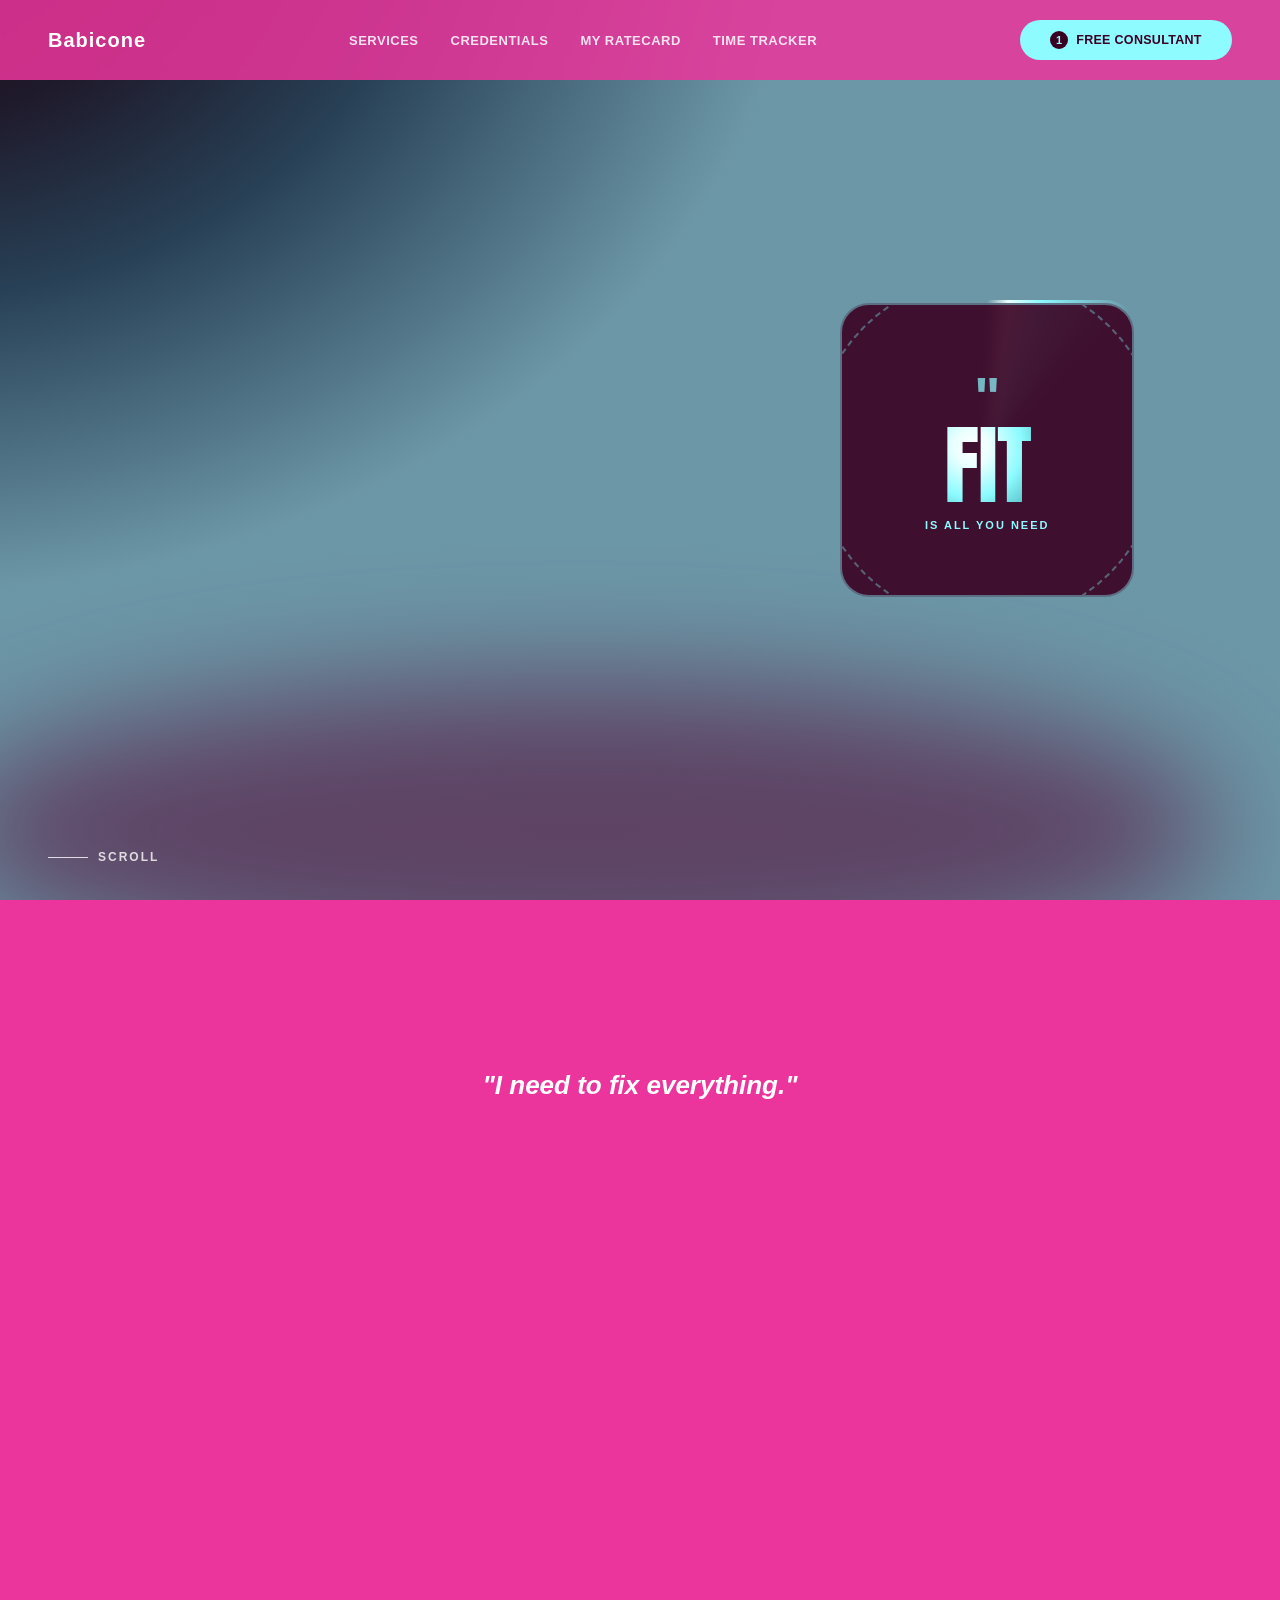
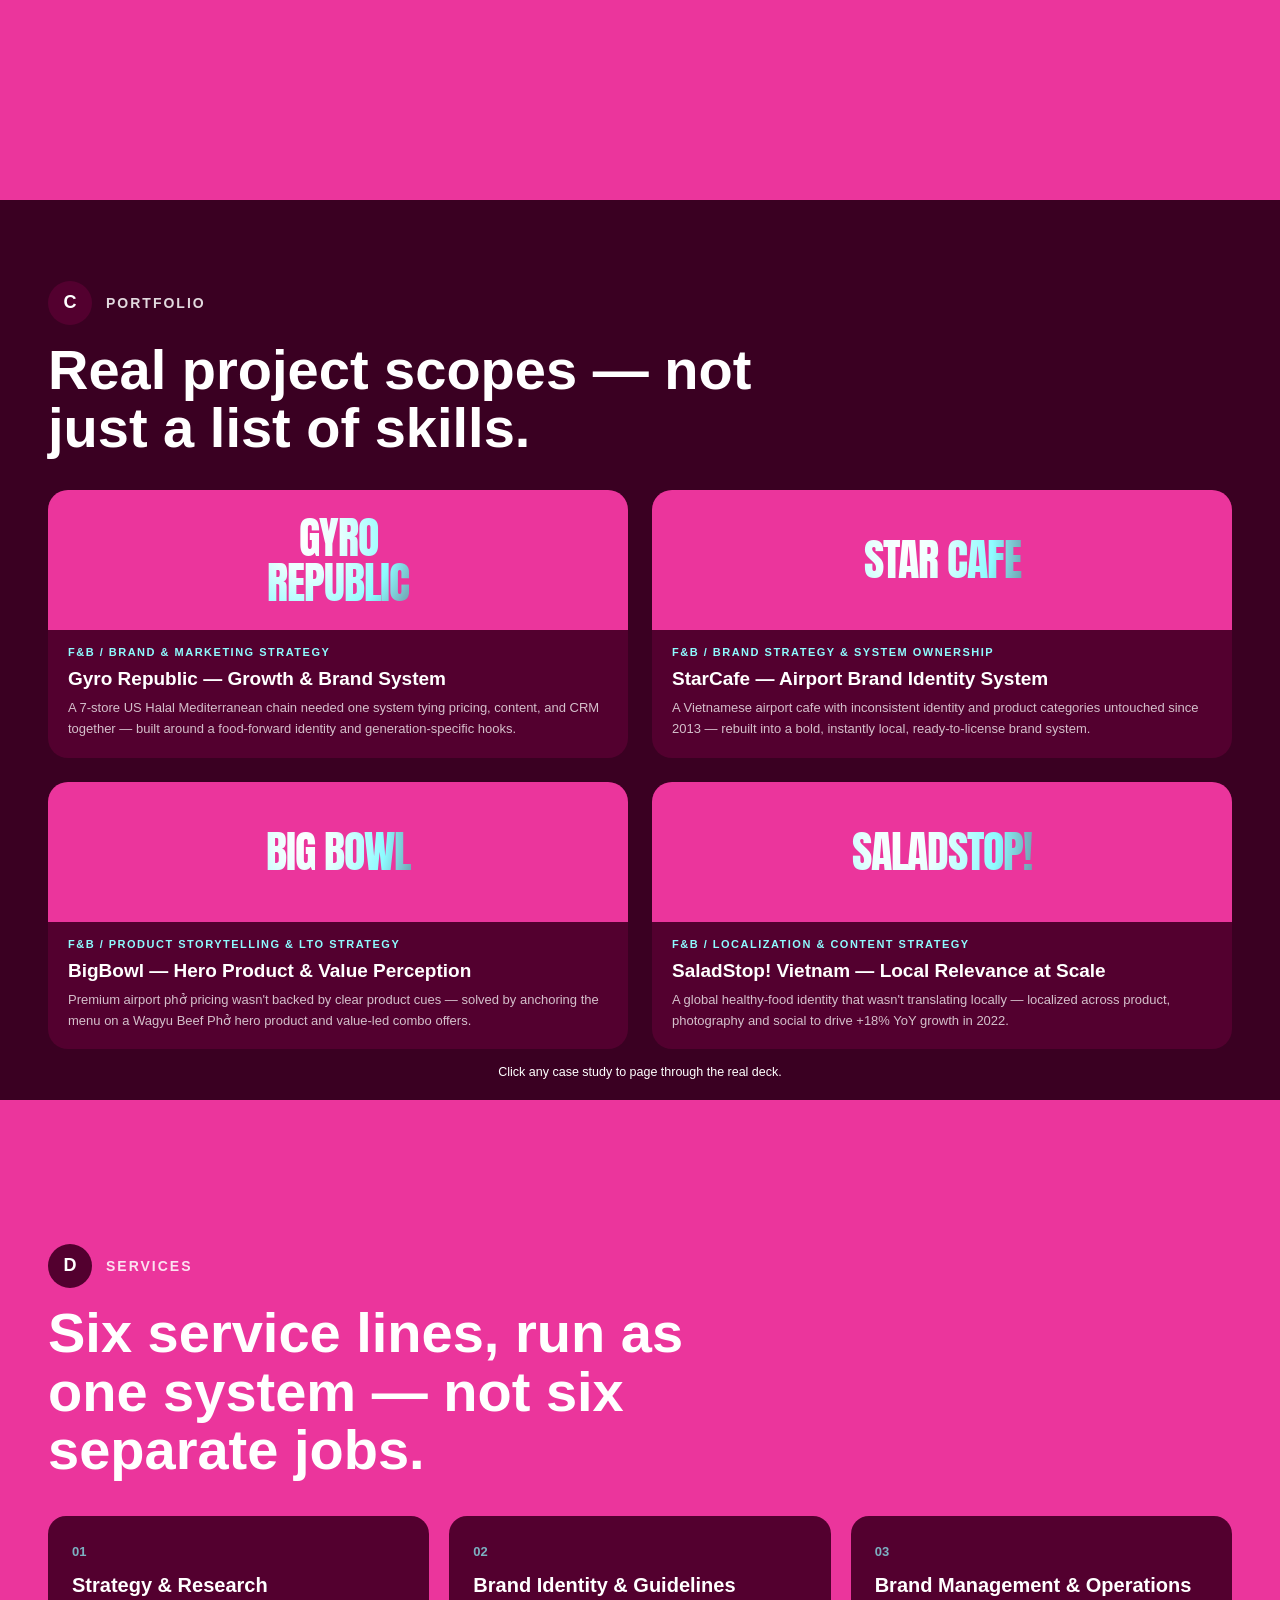
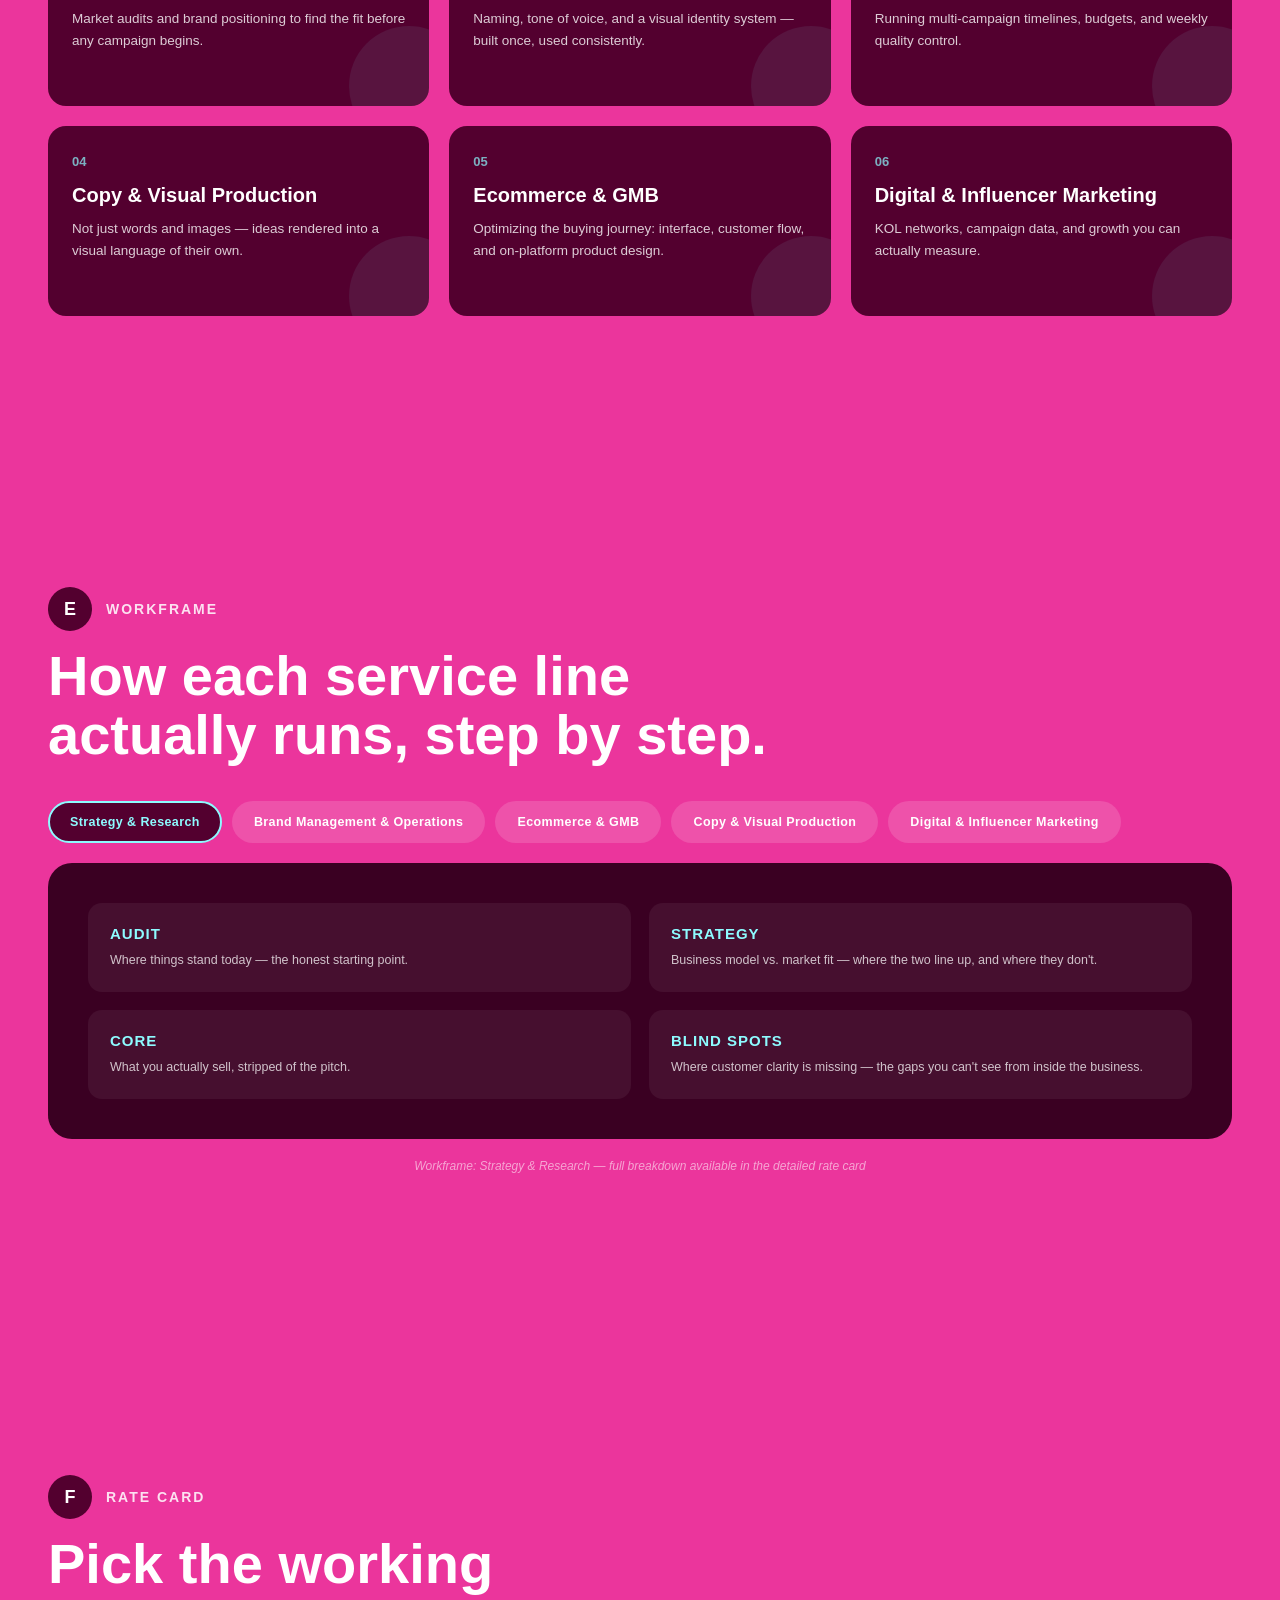
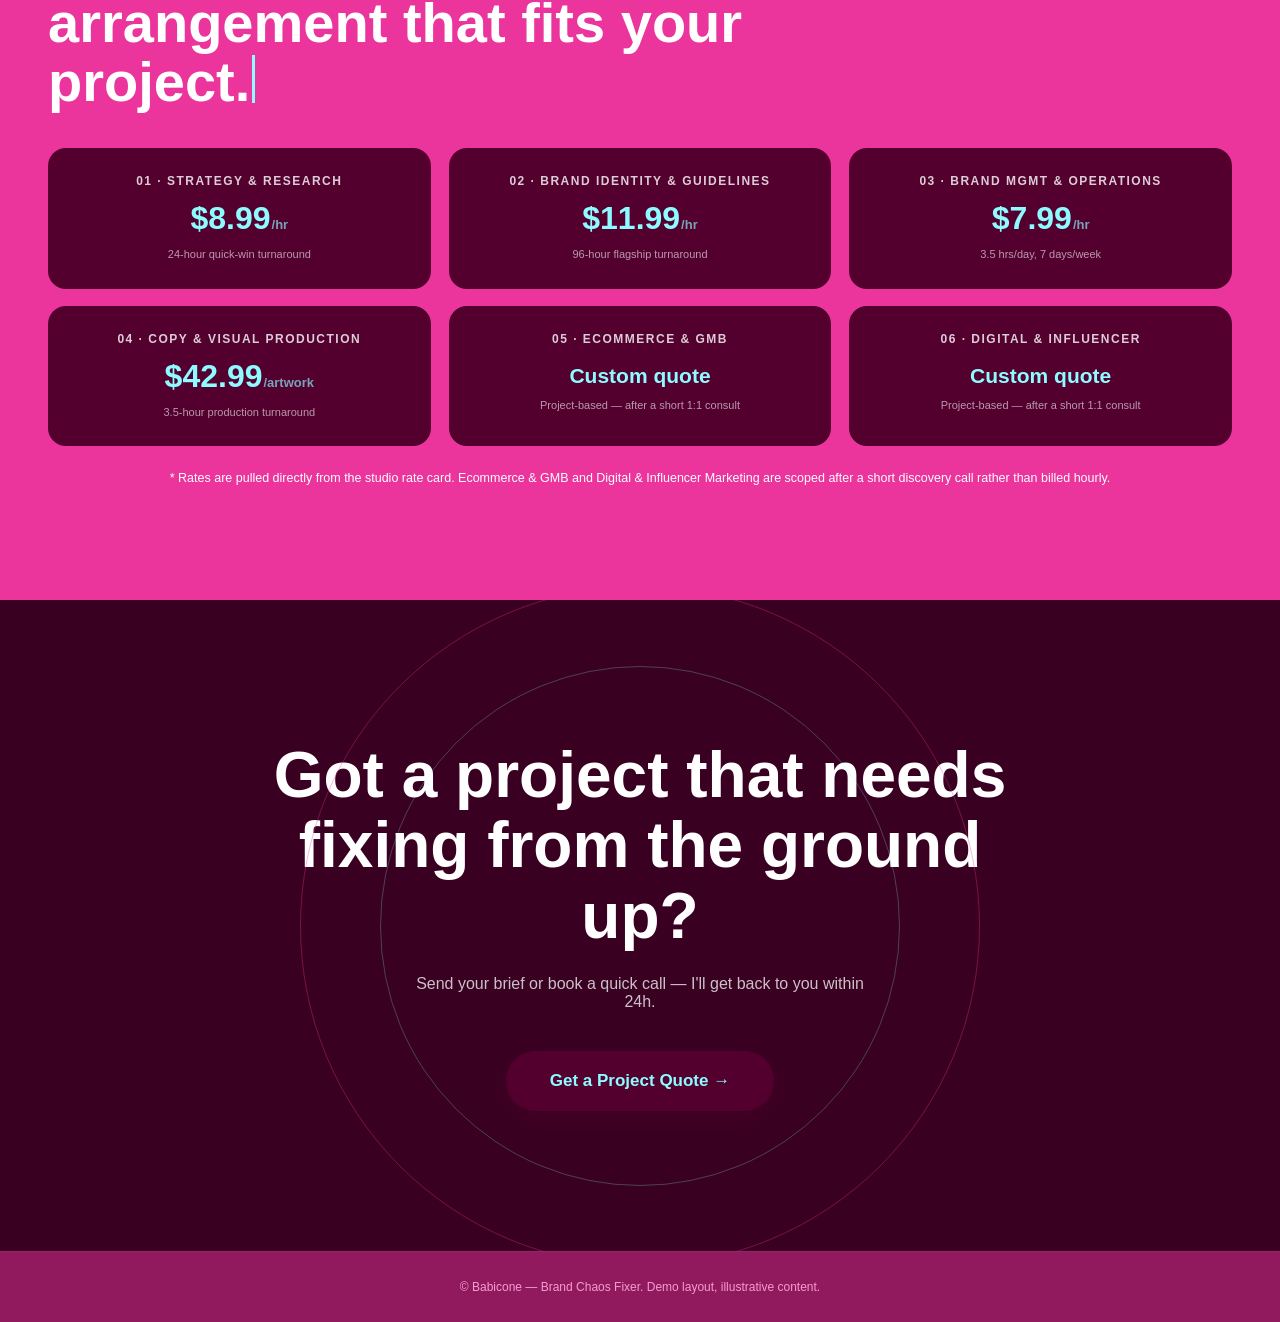
==== commit d03e495a: "Fix hero pink-wash background bug + restore portfolio case-study write-up text alongside real slide " ====
--- a/index.html
+++ b/index.html
@@ -83,6 +83,7 @@
     position:relative;
     padding:0 48px;
     overflow:hidden;
+    background:var(--maroon-deep);
   }
   .blob{position:absolute; border-radius:50%; filter:blur(60px); opacity:.55; animation:float 12s ease-in-out infinite;}
   .blob2{width:300px; height:300px; background:var(--maroon); bottom:-80px; left:-60px; animation-delay:3s;}
@@ -343,8 +344,8 @@
   .lightbox.open{display:flex;}
   .lightbox-backdrop{position:absolute; inset:0; background:rgba(19,16,13,.88); backdrop-filter:blur(4px);}
   .lightbox-panel{
-    position:relative; z-index:1; max-width:920px; width:100%;
-    background:var(--maroon-deep); border-radius:24px; padding:0 0 22px; overflow:hidden;
+    position:relative; z-index:1; max-width:920px; width:100%; max-height:88vh;
+    background:var(--maroon-deep); border-radius:24px; padding:0 0 22px; overflow-y:auto; overflow-x:hidden;
     transform:translateY(24px) scale(.97); opacity:0; transition:transform .35s cubic-bezier(.2,.8,.2,1), opacity .35s ease;
   }
   .lightbox.open .lightbox-panel{transform:translateY(0) scale(1); opacity:1;}
@@ -379,6 +380,14 @@
   .lb-dots{display:flex; gap:6px; justify-content:center; padding:14px 20px 0;}
   .lb-dots button{width:7px; height:7px; border-radius:50%; border:none; background:rgba(255,255,255,.25); cursor:pointer; padding:0;}
   .lb-dots button.active{background:var(--cyan); width:18px; border-radius:4px; transition:width .2s ease;}
+  .lb-body{padding:22px 28px 0;}
+  .lb-body p.lead{font-size:14px; line-height:1.7; opacity:.85; margin-bottom:18px;}
+  .lb-body .lb-label{font-size:11px; font-weight:800; letter-spacing:1.5px; text-transform:uppercase; color:var(--cyan); opacity:.9; margin-bottom:10px;}
+  .lb-body ul{list-style:none; margin-bottom:20px;}
+  .lb-body ul li{font-size:13px; line-height:1.6; opacity:.85; padding-left:18px; position:relative; margin-bottom:8px;}
+  .lb-body ul li::before{content:'→'; position:absolute; left:0; color:var(--cyan);}
+  .lb-body .lb-outcome{background:rgba(141,251,255,.08); border:1px solid rgba(141,251,255,.3); border-radius:14px; padding:16px 18px; font-size:13px; line-height:1.6;}
+  .lb-body .lb-note{margin-top:16px; font-size:11.5px; opacity:.55; font-style:italic;}
 
   /* ---------- Rate card teaser ---------- */
   #rates{background:var(--pink);}
@@ -558,6 +567,13 @@
       <div class="lb-counter" id="lbCounter"></div>
     </div>
     <div class="lb-dots" id="lbDots"></div>
+    <div class="lb-body" id="lbBody">
+      <p class="lead" id="lbLead"></p>
+      <div class="lb-label">Approach</div>
+      <ul id="lbApproach"></ul>
+      <div class="lb-outcome" id="lbOutcome"></div>
+      <p class="lb-note" id="lbNote"></p>
+    </div>
   </div>
 </div>
 
@@ -845,25 +861,61 @@
       tag: 'F&amp;B / Brand &amp; Marketing Strategy',
       title: 'Gyro Republic — Growth &amp; Brand System',
       count: 7,
-      prefix: 'portfolio/case-slides/gyro-'
+      prefix: 'portfolio/case-slides/gyro-',
+      lead: 'A 7-store US Halal Mediterranean chain running fast, but without a system tying pricing, content, and CRM together — so every channel effort stayed one-off instead of compounding.',
+      approach: [
+        'Diagnosed 6 gaps blocking channel efforts from compounding: brand consistency, pricing strategy, content strategy, product display, CRM, and PR.',
+        'Built a 3-pillar brand system around a food-forward, protein-first visual identity.',
+        'Mapped generation-specific hooks: Gen Z (digital-first), Millennial (O2O-to-D2C), Gen X (traditional, trust-led).',
+        'Built a full awareness-to-retention funnel and a phased 90-day rollout tied to a % of revenue marketing budget.'
+      ],
+      outcome: 'Strategy proposal — precise financial targets kept confidential per client agreement.',
+      note: ''
     },
     starcafe: {
       tag: 'F&amp;B / Brand Strategy &amp; System Ownership',
       title: 'StarCafe — Airport Brand Identity System',
       count: 6,
-      prefix: 'portfolio/case-slides/starcafe-'
+      prefix: 'portfolio/case-slides/starcafe-',
+      lead: 'A Vietnamese airport cafe with limited brand recognition, an inconsistent identity, and product categories that hadn\'t been refreshed since 2013 — inside high-transit spaces where visibility and product clarity decide the sale in seconds.',
+      approach: [
+        'Built a full Brand Identity System from the ground up: market research, brand character, look, tone and guidelines.',
+        'Anchored the concept in "As Bold As The Vietnamese," carried across logo lockups, uniforms, packaging and cup design.',
+        'Led New Product Development end-to-end — Vietnamese Baguette, LTO Combo, and Matcha Collection — from shopper input through launch rollout.',
+        'Directed the Social Media System: content planning, copywriting briefs, and output quality control.'
+      ],
+      outcome: 'Reusable identity and campaign system now carried across StarCafe\'s airport touchpoints.',
+      note: 'Brand strategy & system ownership — led end-to-end as Marketing Supervisor, Autogrill VFS.'
     },
     bigbowl: {
       tag: 'F&amp;B / Product Storytelling &amp; LTO Strategy',
       title: 'BigBowl — Hero Product &amp; Value Perception',
       count: 5,
-      prefix: 'portfolio/case-slides/bigbowl-'
+      prefix: 'portfolio/case-slides/bigbowl-',
+      lead: 'An authentic phở concept since 2013, but premium airport pricing wasn\'t backed by clear product or quality cues — and a genuinely strong hero product, Wagyu Beef Phở, wasn\'t being used to build distinction.',
+      approach: [
+        'Diagnosed four gaps: category familiarity, value perception, fragmented touchpoints, and an underused hero product.',
+        'Repositioned Wagyu Beef Phở as the product anchor, then built value-led combo offers around it.',
+        'Ran the full Market Signal → Strategic Decision → LTO Development → Campaign Rollout pipeline for seasonal offers.',
+        'Directed digital ordering, social channels, website/SEO and physical brand presence as one connected system.'
+      ],
+      outcome: 'Seasonal product-combo platforms and campaign KV systems now adaptable across menus, airport media, and in-store touchpoints.',
+      note: 'Brand strategy & system ownership — led end-to-end as Marketing Supervisor, Autogrill VFS.'
     },
     saladstop: {
       tag: 'F&amp;B / Localization &amp; Content Strategy',
       title: 'SaladStop! Vietnam — Local Relevance at Scale',
       count: 5,
-      prefix: 'portfolio/case-slides/saladstop-'
+      prefix: 'portfolio/case-slides/saladstop-',
+      lead: 'SaladStop!\'s global healthy-food identity wasn\'t translating locally — Vietnamese customers needed clearer relevance, not just a "healthy food" label, across three Ho Chi Minh City stores.',
+      approach: [
+        'Diagnosed the gap: limited category awareness, premium price perception, a narrow initial audience, and low local relevance.',
+        'Ran market education, market expansion, and product localization as the three core strategic actions.',
+        'Localized a Korean-inspired menu within SaladStop!\'s wellness positioning for the District 7, Korean-community store.',
+        'Directed photography, copywriting and social content production across the 2022–2023 campaign calendar.'
+      ],
+      outcome: '+18% YoY growth in 2022, with a stronger health-lifestyle association across all three stores.',
+      note: 'Brand & marketing operations — led end-to-end as Marketing Supervisor, Autogrill VFS × MFT Group JV.'
     }
   };
 
@@ -875,6 +927,10 @@
   const lbNext = document.getElementById('lbNext');
   const lbCounter = document.getElementById('lbCounter');
   const lbDots = document.getElementById('lbDots');
+  const lbLead = document.getElementById('lbLead');
+  const lbApproach = document.getElementById('lbApproach');
+  const lbOutcome = document.getElementById('lbOutcome');
+  const lbNote = document.getElementById('lbNote');
 
   let activeCase = null;
   let activeSlide = 0;
@@ -905,6 +961,10 @@
     activeSlide = 0;
     lbTag.innerHTML = d.tag;
     lbTitle.innerHTML = d.title;
+    lbLead.textContent = d.lead || '';
+    lbApproach.innerHTML = (d.approach || []).map(a=>`<li>${a}</li>`).join('');
+    lbOutcome.textContent = d.outcome || '';
+    lbNote.textContent = d.note || '';
     lbFrame.innerHTML = '';
     lbDots.innerHTML = '';
     for(let n=1; n<=d.count; n++){
@@ -924,6 +984,8 @@
     renderSlide();
     lightbox.classList.add('open');
     document.body.style.overflow = 'hidden';
+    const panelEl = lightbox.querySelector('.lightbox-panel');
+    if (panelEl) panelEl.scrollTop = 0;
   }
   function closeCase(){
     if (!lightbox) return;
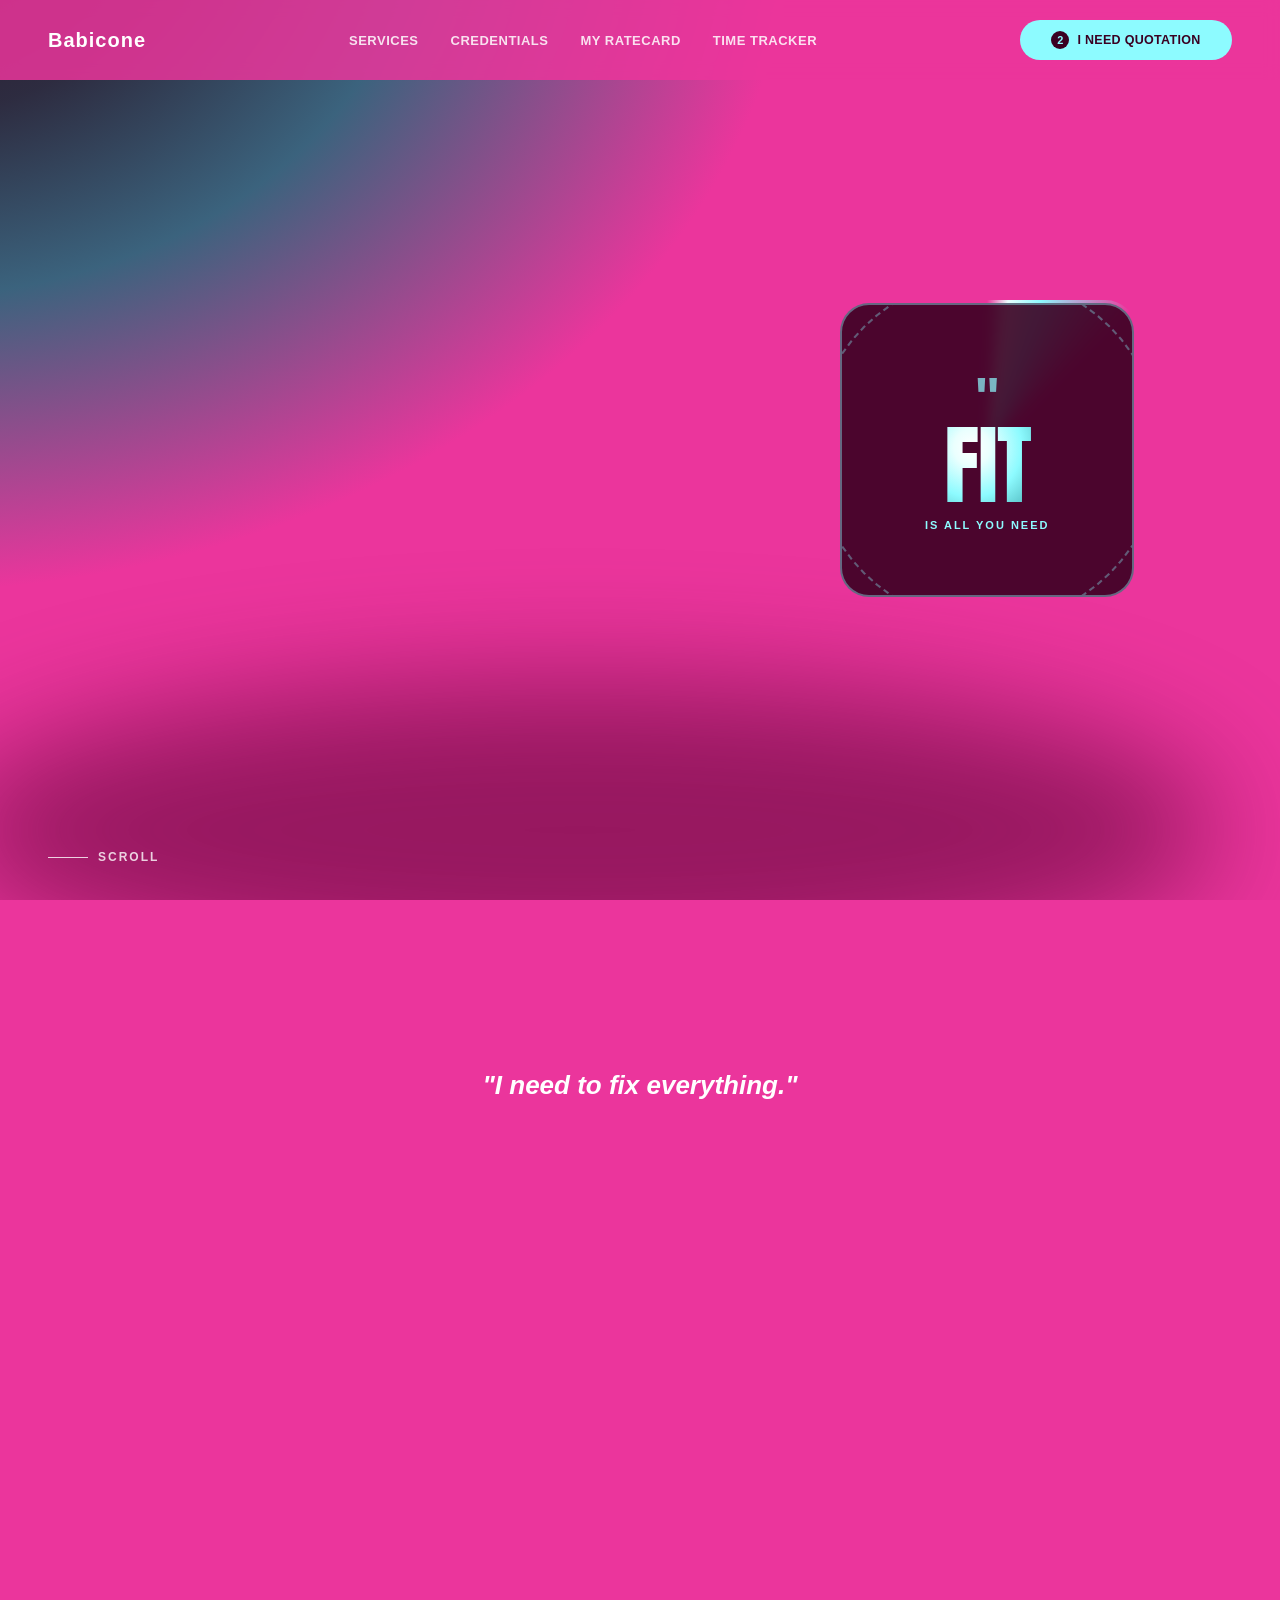
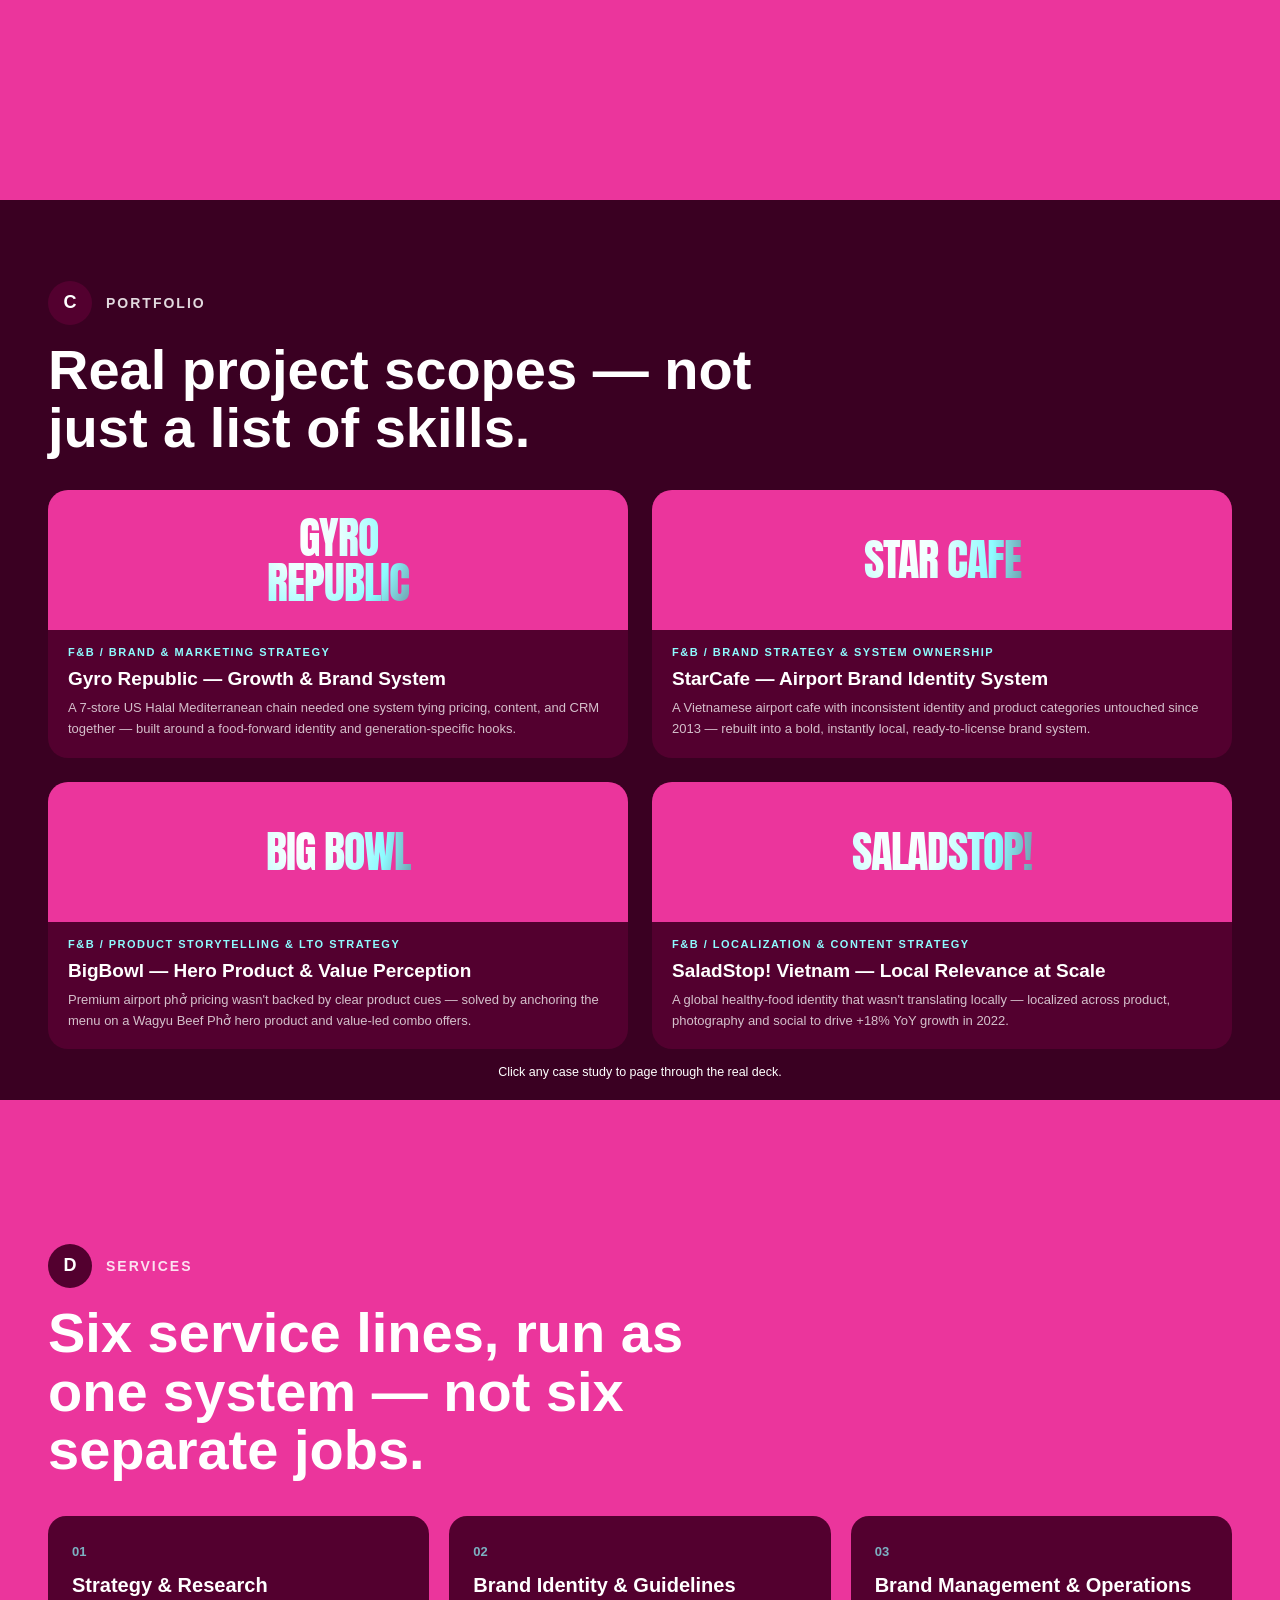
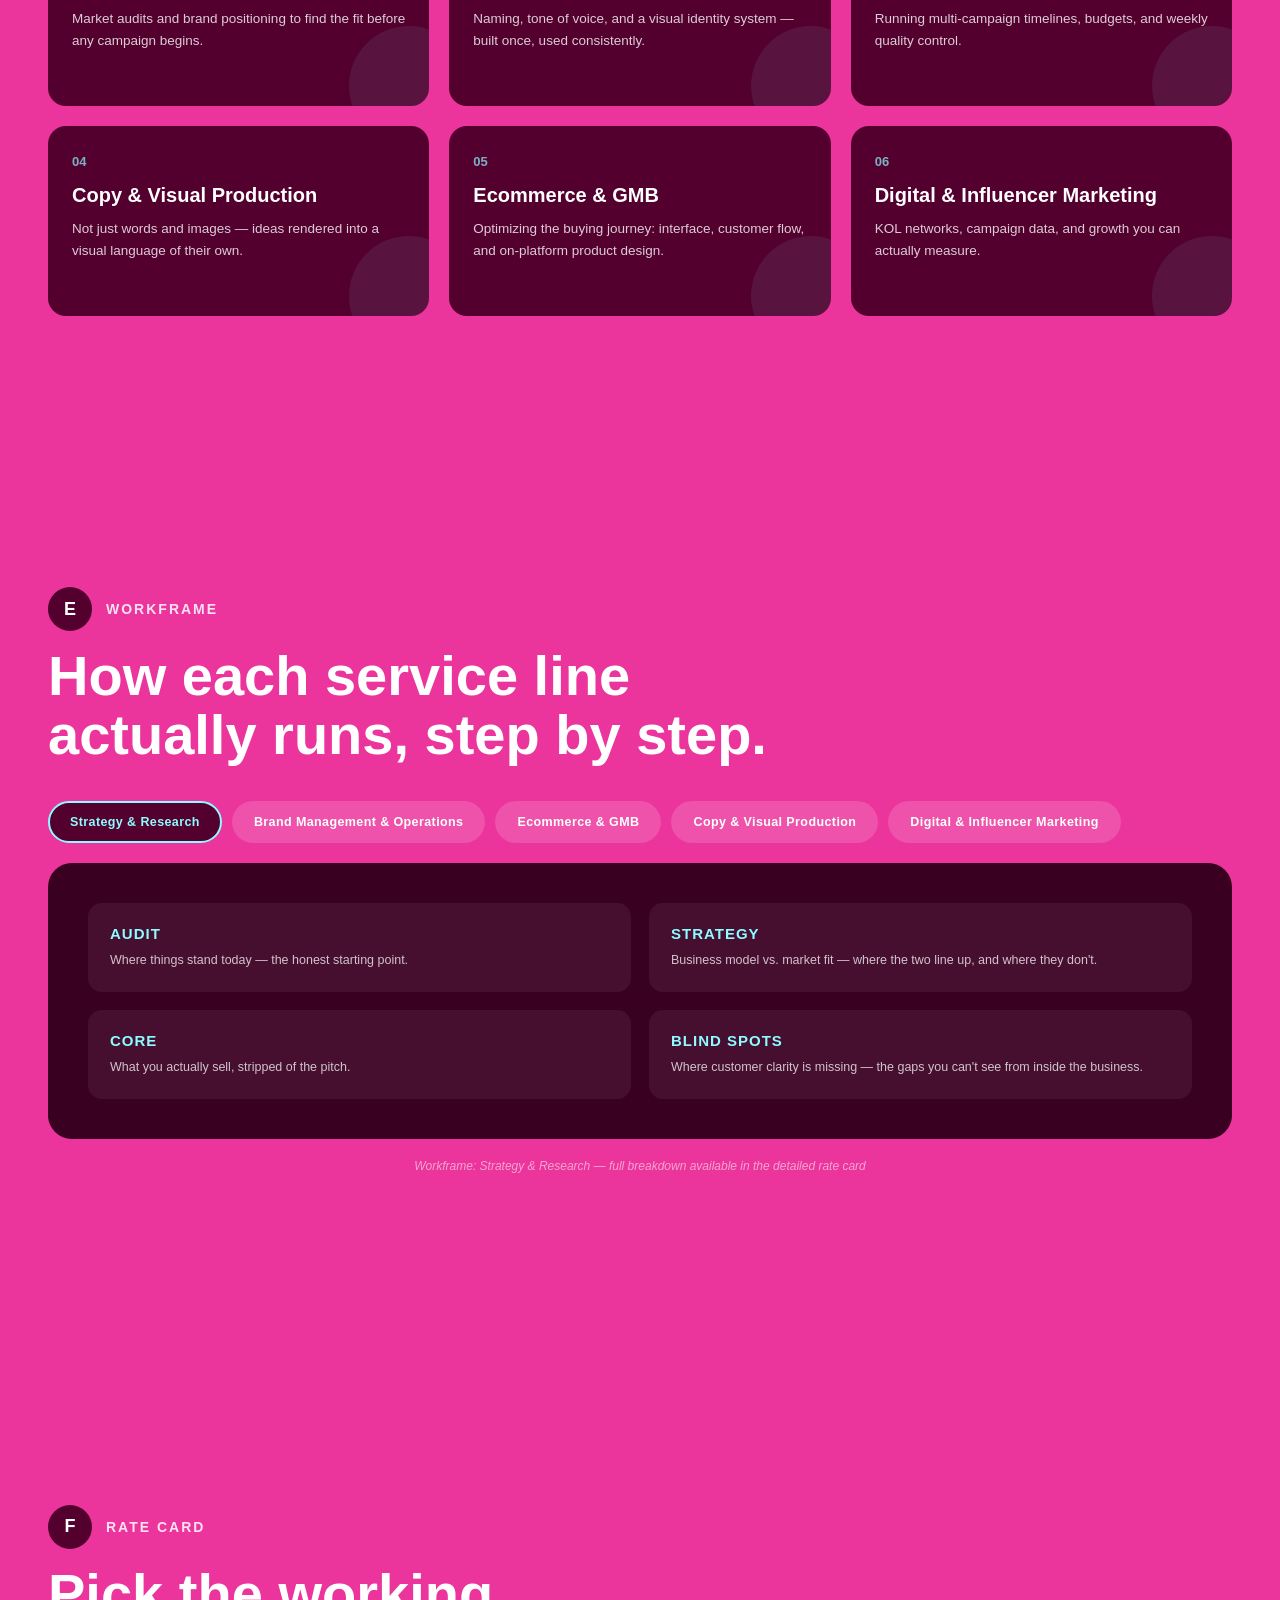
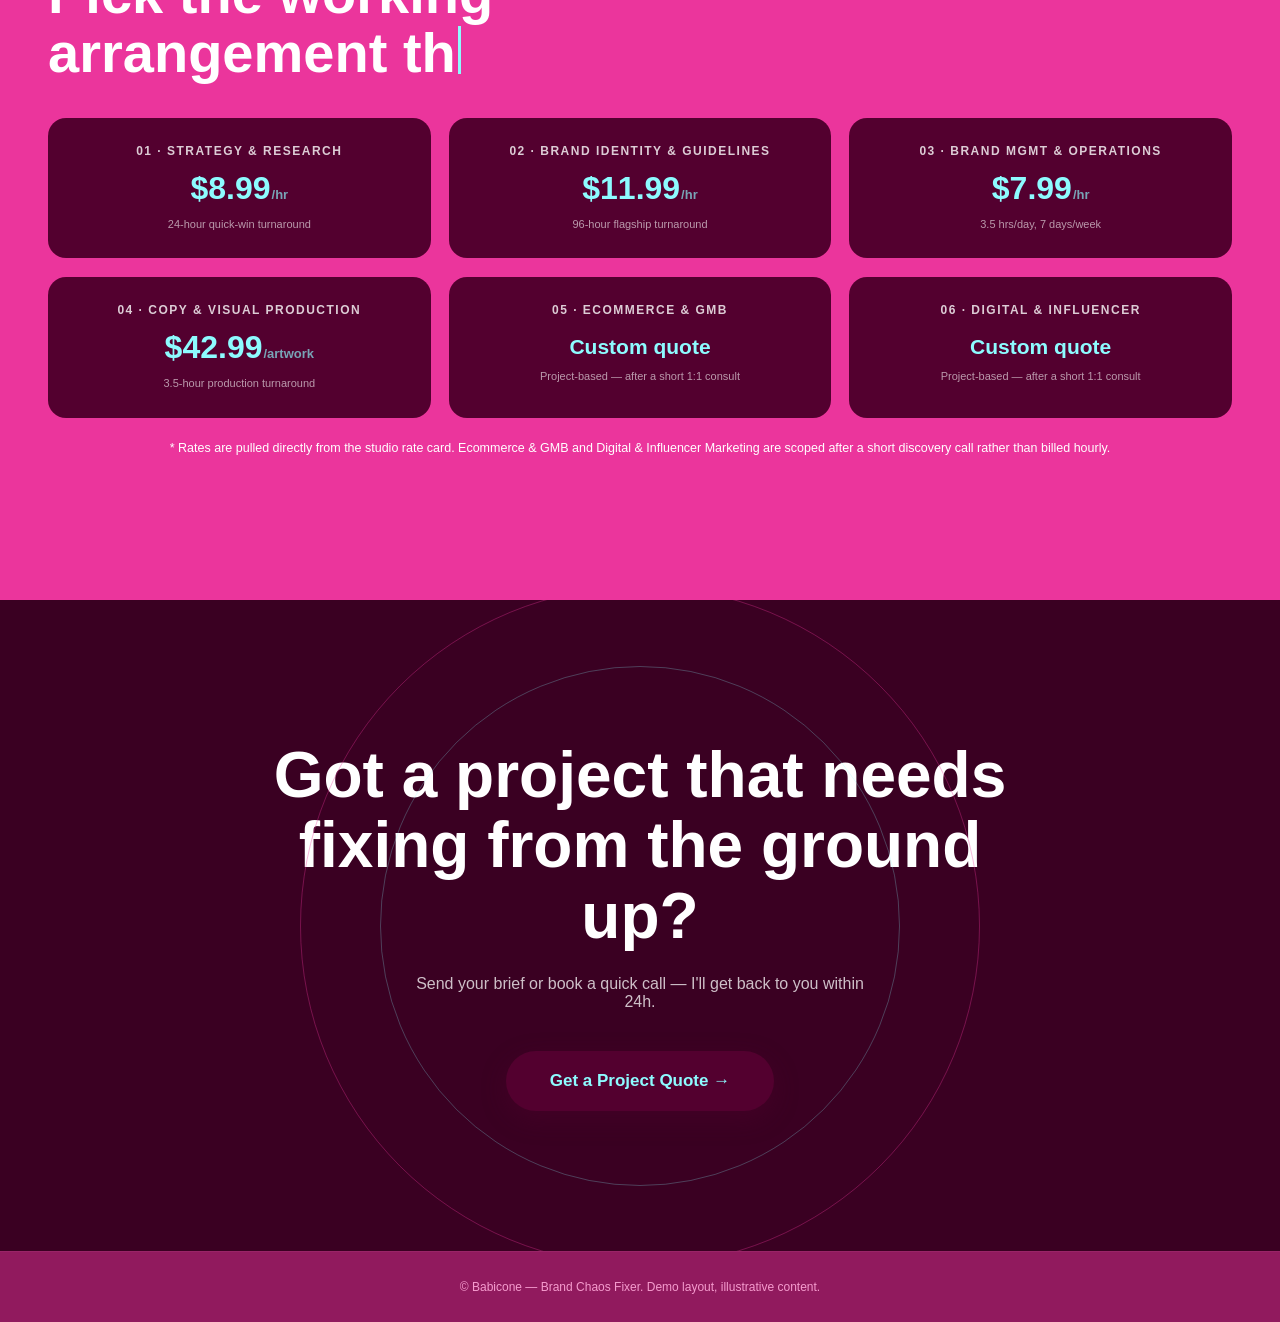
==== commit 46de252b: "Fix hero corner gradient: keep pink base, contain the dark-to-cyan corner accent" ====
--- a/index.html
+++ b/index.html
@@ -83,15 +83,15 @@
     position:relative;
     padding:0 48px;
     overflow:hidden;
-    background:var(--maroon-deep);
+    background:var(--pink);
   }
   .blob{position:absolute; border-radius:50%; filter:blur(60px); opacity:.55; animation:float 12s ease-in-out infinite;}
   .blob2{width:300px; height:300px; background:var(--maroon); bottom:-80px; left:-60px; animation-delay:3s;}
   @keyframes float{0%,100%{transform:translateY(0) translateX(0);} 50%{transform:translateY(-30px) translateX(20px);}}
   .hero-corner{
     position:absolute; inset:0; z-index:0; pointer-events:none;
-    background:radial-gradient(ellipse 900px 700px at -8% -12%, #04070a 0%, #0c2a30 32%, #1c6b78 58%, var(--cyan) 100%);
-    opacity:.6;
+    background:radial-gradient(ellipse 900px 700px at -8% -12%, #04070a 0%, #0c2a30 32%, #1c6b78 58%, rgba(141,251,255,0) 100%);
+    opacity:.85;
   }
 
   /* Desktop: two-column balance so content isn't all bunched left. Mobile keeps the original single-column stack for now. */
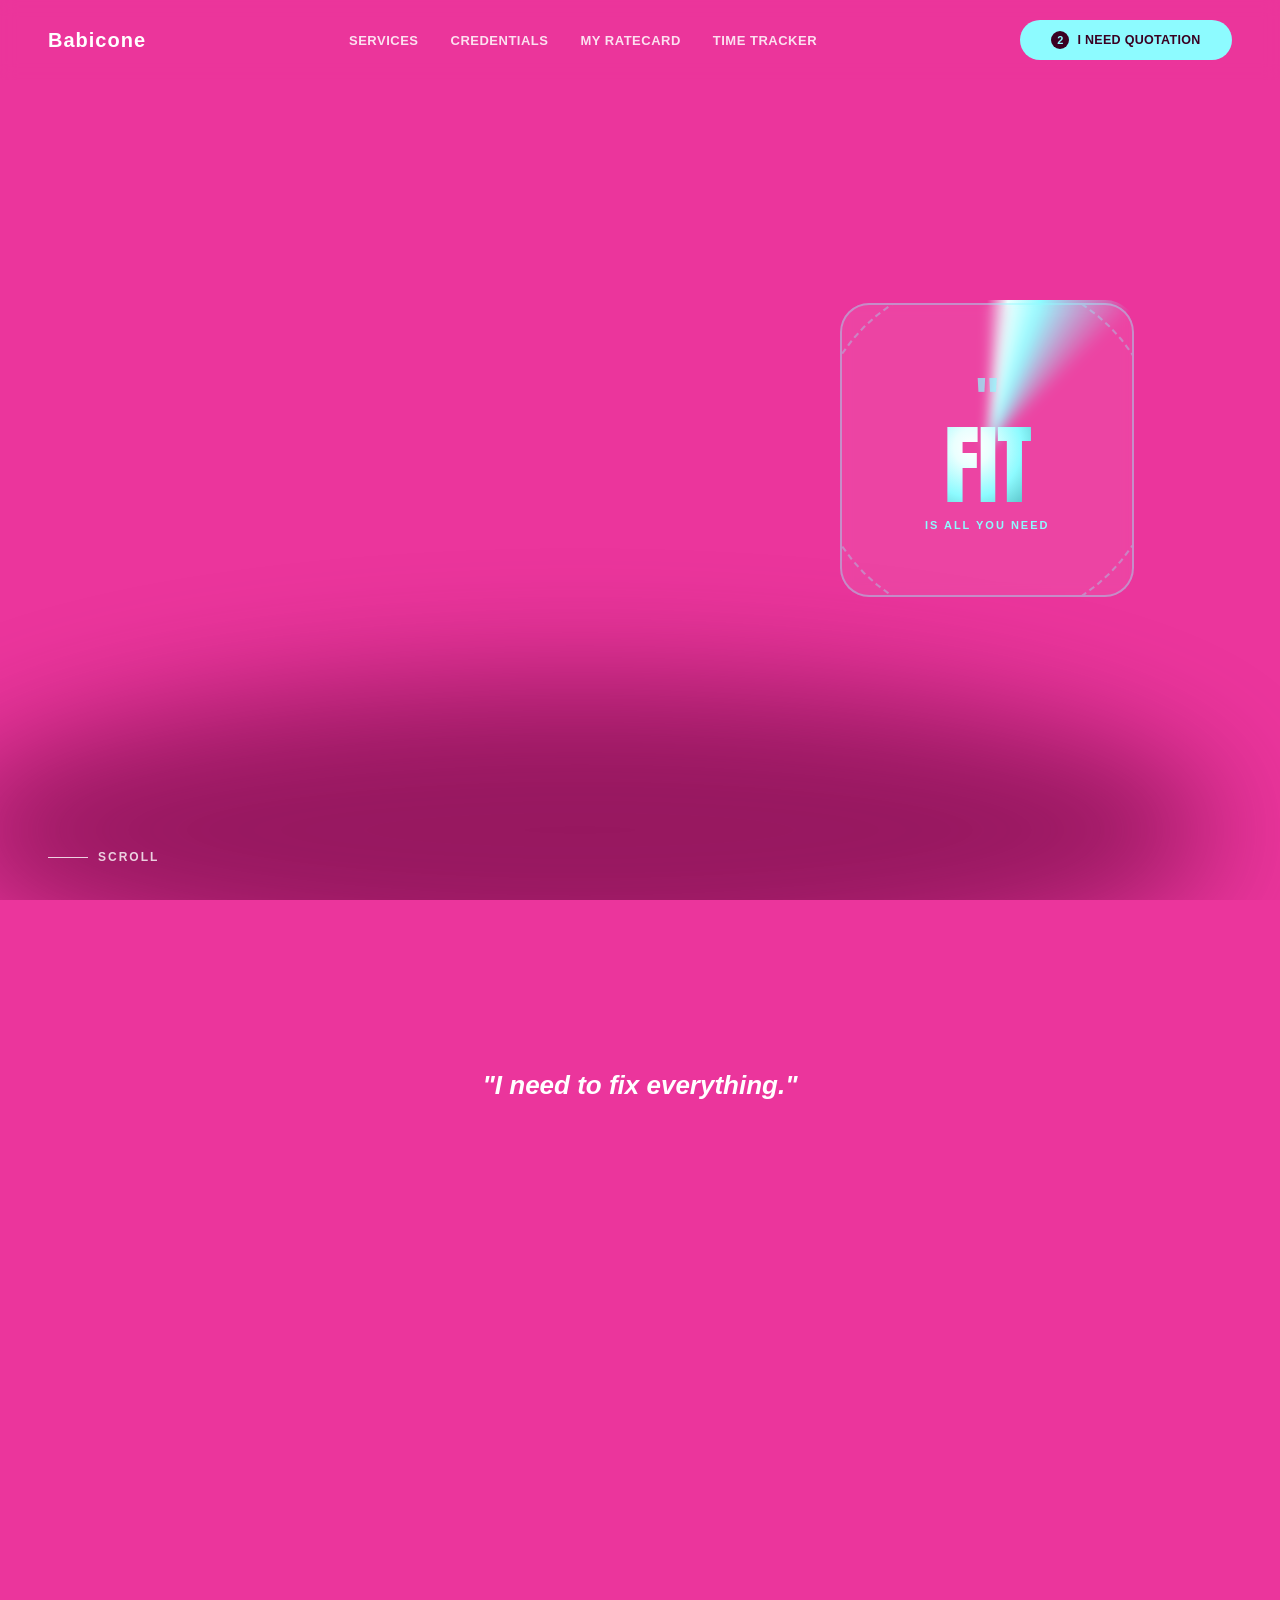
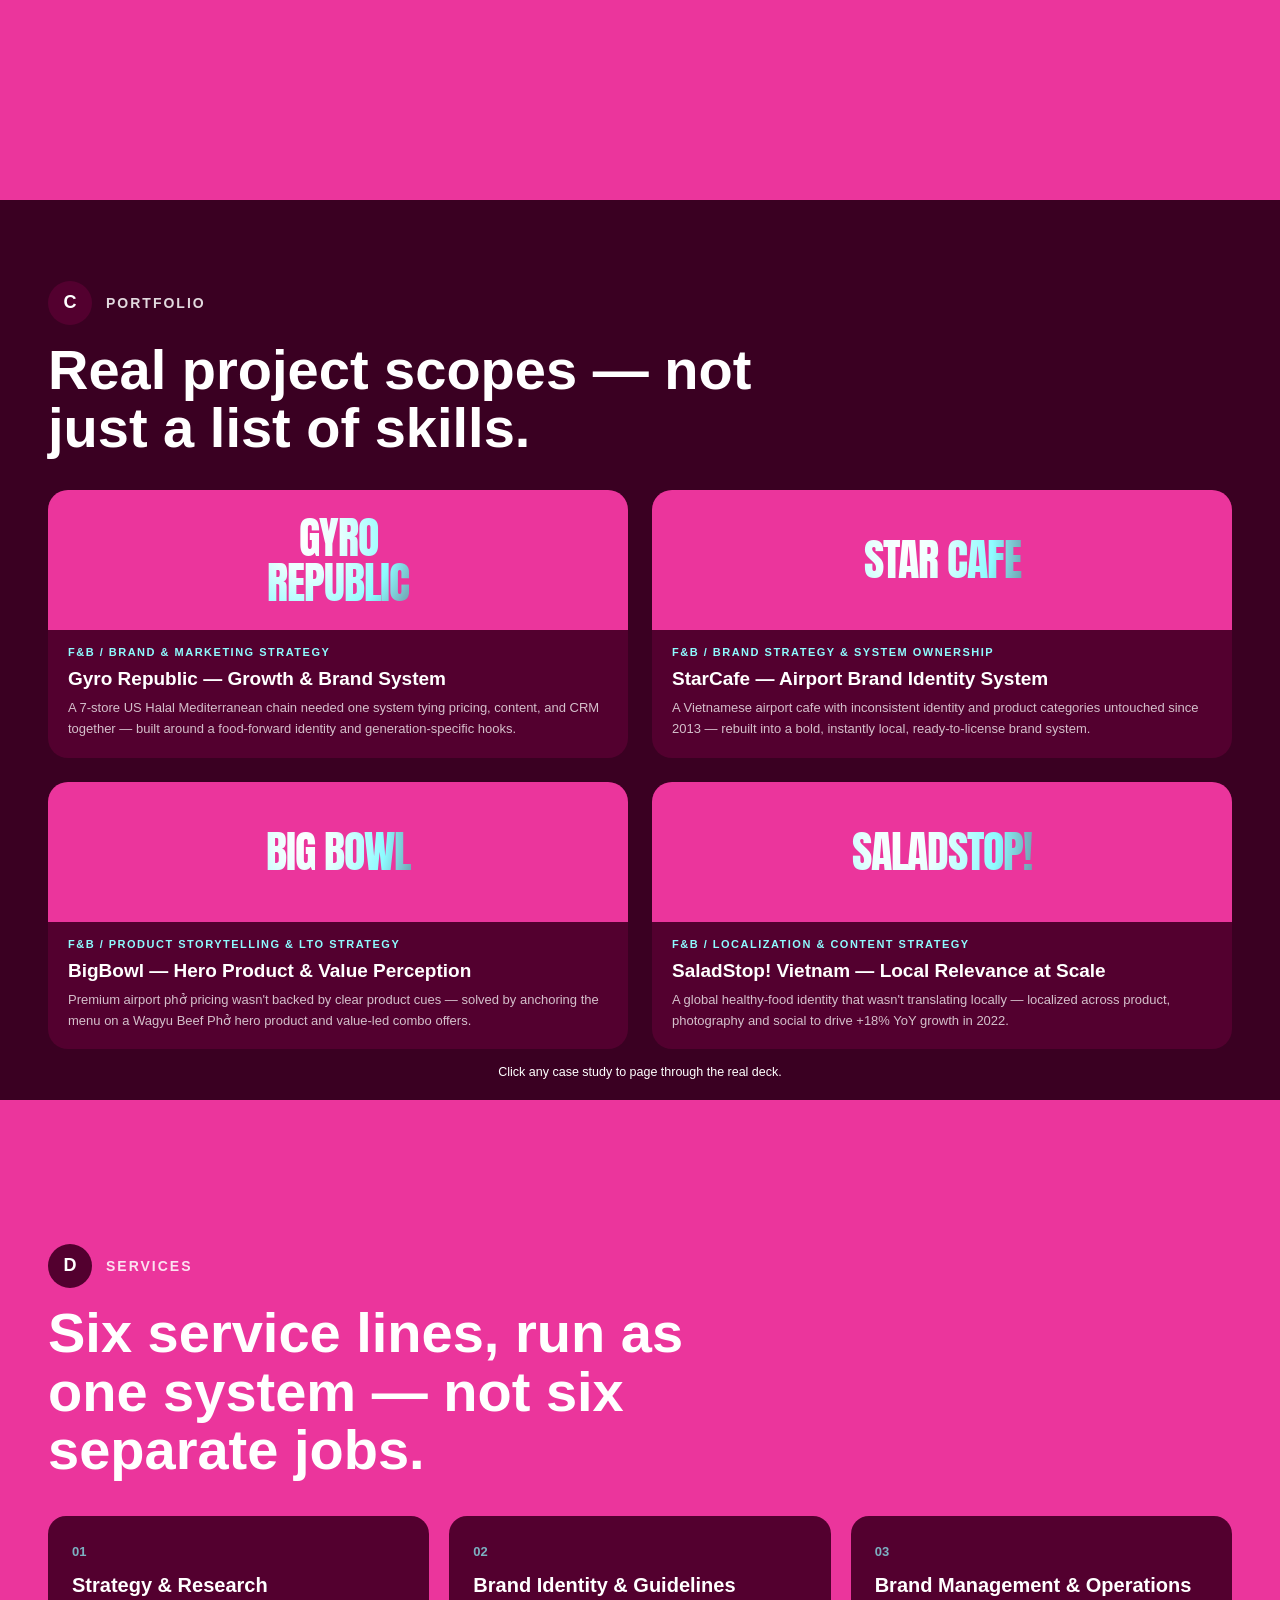
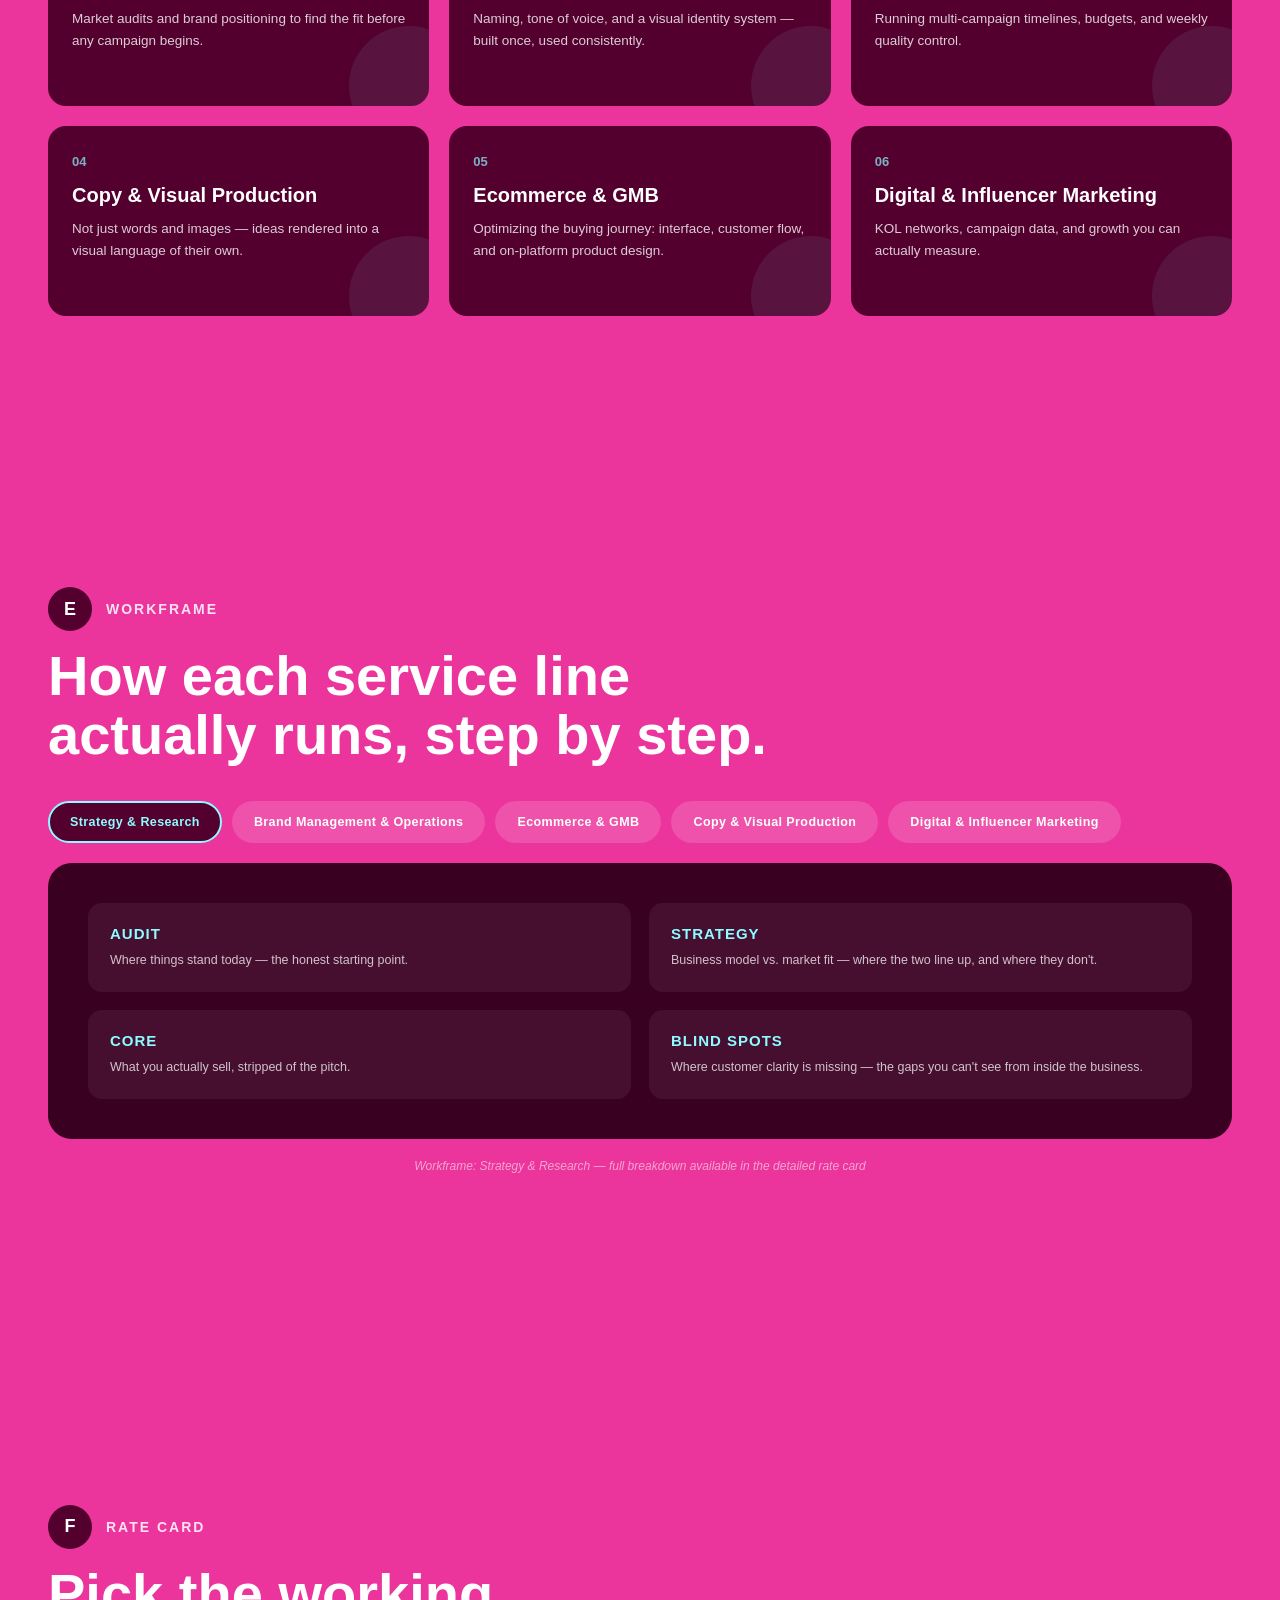
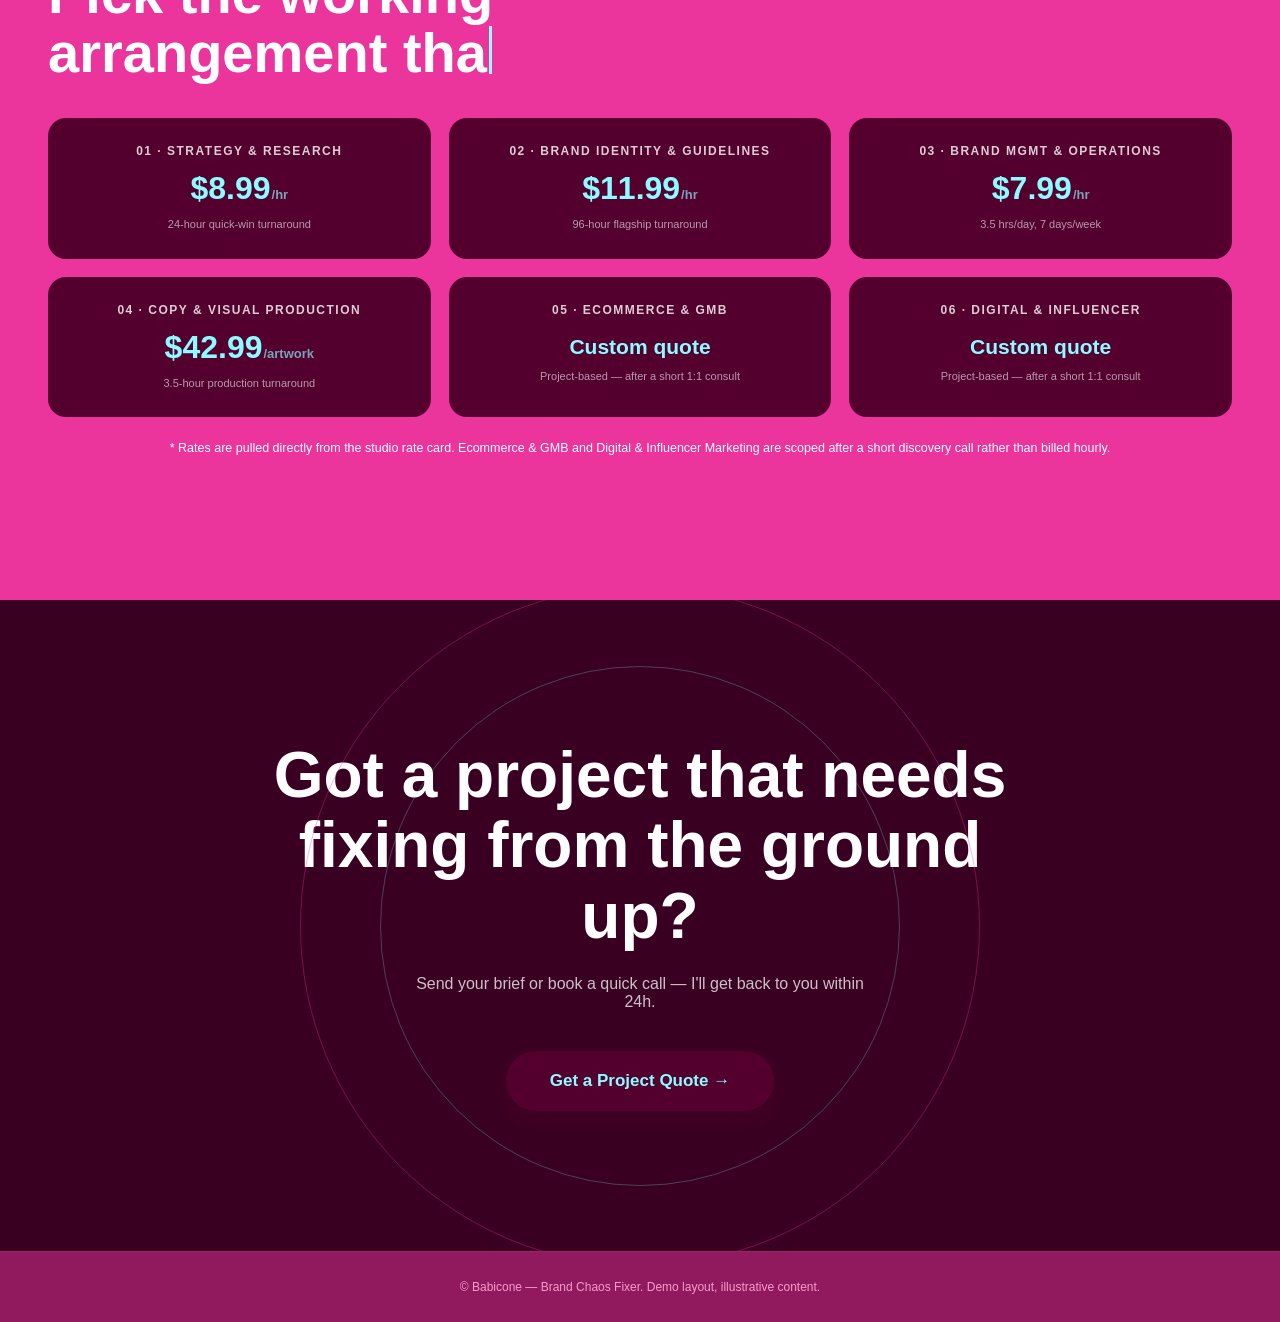
==== commit 4acd5a6a: "Remove hero corner gradient, restore transparent FIT visual card" ====
--- a/index.html
+++ b/index.html
@@ -88,11 +88,6 @@
   .blob{position:absolute; border-radius:50%; filter:blur(60px); opacity:.55; animation:float 12s ease-in-out infinite;}
   .blob2{width:300px; height:300px; background:var(--maroon); bottom:-80px; left:-60px; animation-delay:3s;}
   @keyframes float{0%,100%{transform:translateY(0) translateX(0);} 50%{transform:translateY(-30px) translateX(20px);}}
-  .hero-corner{
-    position:absolute; inset:0; z-index:0; pointer-events:none;
-    background:radial-gradient(ellipse 900px 700px at -8% -12%, #04070a 0%, #0c2a30 32%, #1c6b78 58%, rgba(141,251,255,0) 100%);
-    opacity:.85;
-  }
 
   /* Desktop: two-column balance so content isn't all bunched left. Mobile keeps the original single-column stack for now. */
   .hero-inner{position:relative; z-index:1;}
@@ -149,7 +144,7 @@
   @keyframes hvStreak{to{transform:rotate(360deg);}}
   .hero-visual-card{
     position:relative; z-index:1; width:100%; height:100%;
-    background:rgba(58,0,34,.9); border:2px solid rgba(141,251,255,.4);
+    background:rgba(255,255,255,.08); border:2px solid rgba(141,251,255,.4);
     border-radius:29px; backdrop-filter:blur(6px);
     display:flex; flex-direction:column; align-items:center; justify-content:center;
     overflow:hidden;
@@ -470,7 +465,6 @@
 </nav>
 
 <header class="hero snap-section">
-  <div class="hero-corner"></div>
   <div class="blob blob2"></div>
   <div class="hero-inner">
     <div class="hero-content">
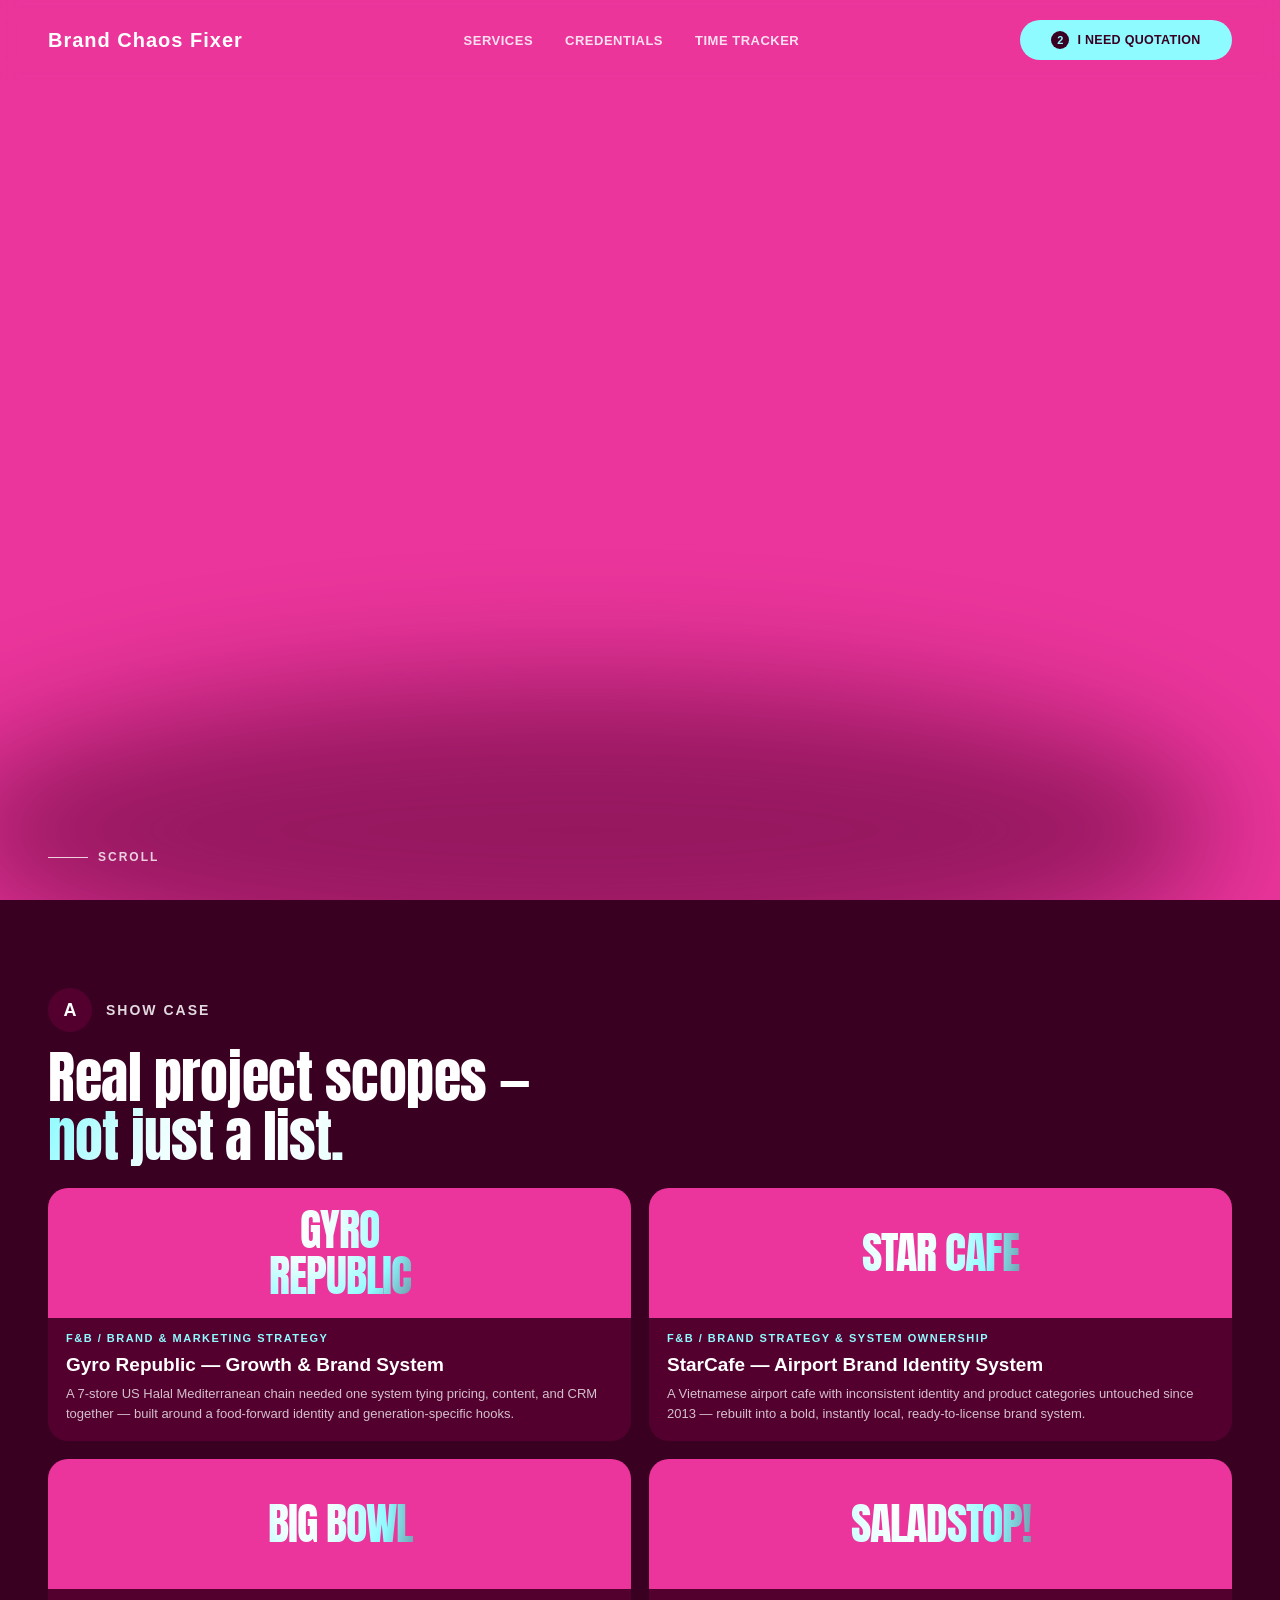
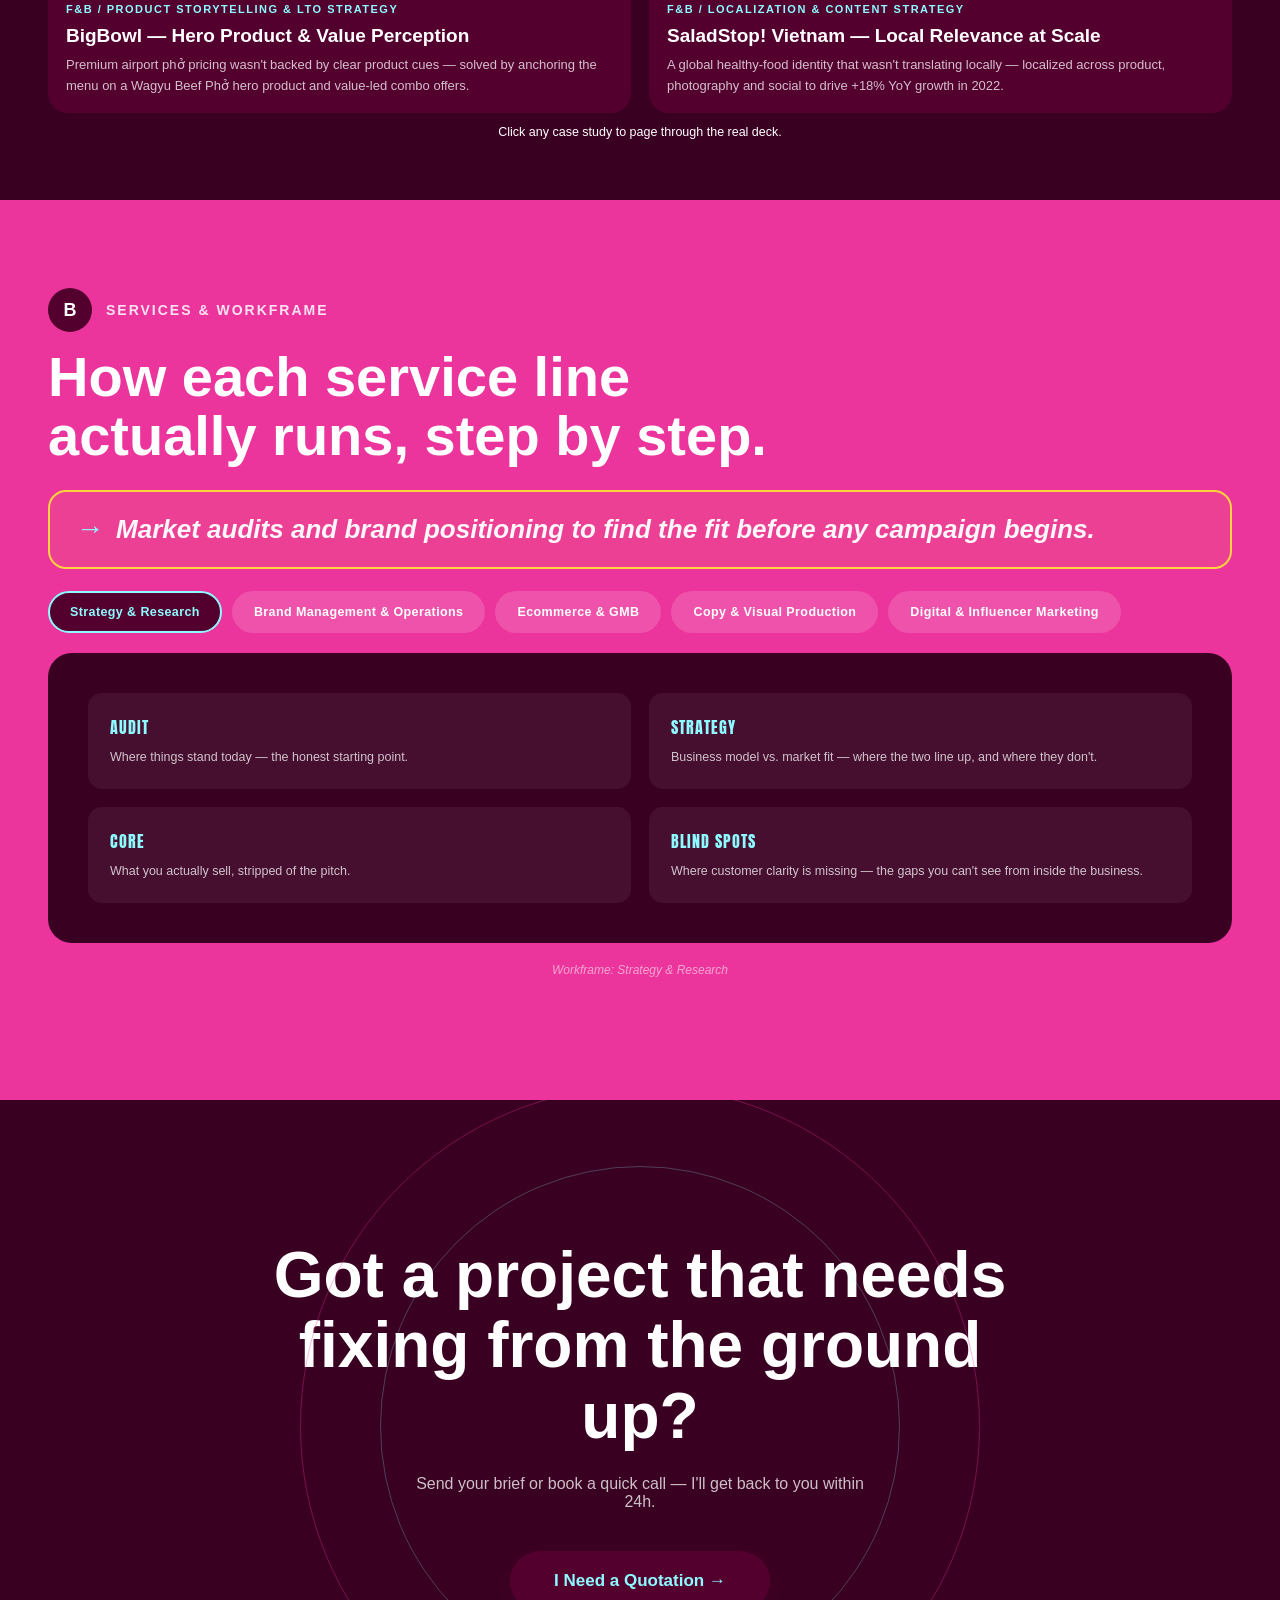
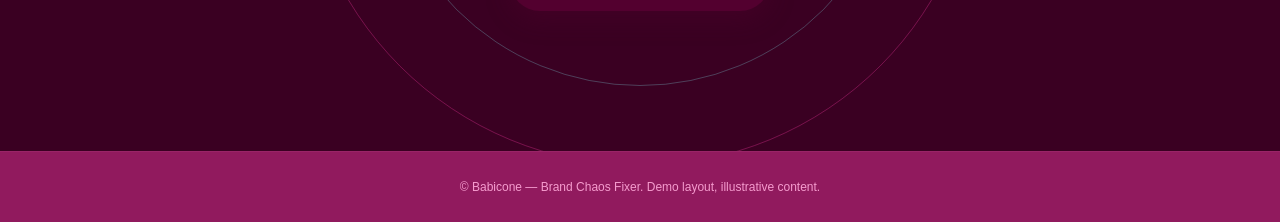
==== commit b72902f7: "Round 5: merge hero+FIT into one headline, fix 100% zoom overflow, rename Portfolio to Show Case, me" ====
--- a/index.html
+++ b/index.html
@@ -89,81 +89,31 @@
   .blob2{width:300px; height:300px; background:var(--maroon); bottom:-80px; left:-60px; animation-delay:3s;}
   @keyframes float{0%,100%{transform:translateY(0) translateX(0);} 50%{transform:translateY(-30px) translateX(20px);}}
 
-  /* Desktop: two-column balance so content isn't all bunched left. Mobile keeps the original single-column stack for now. */
-  .hero-inner{position:relative; z-index:1;}
-  .hero-content{max-width:720px;}
-
-  .hero-tag{
-    display:inline-block; align-self:flex-start;
-    background:var(--maroon); color:var(--cyan);
-    font-size:12px; font-weight:700; letter-spacing:2px; text-transform:uppercase;
-    padding:8px 16px; border-radius:999px; margin-bottom:24px;
-    opacity:0; animation:riseInLoop 5.6s ease infinite; animation-delay:.1s;
-  }
-  .hero h1{
+  /* Hero: single centered headline (merged with the old FIT-story section). */
+  .hero-inner{position:relative; z-index:1; display:flex; flex-direction:column; align-items:center; text-align:center; width:100%;}
+
+  .hero-headline{
     font-family:var(--font-display); font-weight:400;
-    font-size:clamp(48px, 9vw, 108px);
-    line-height:0.95; letter-spacing:-1px;
-  }
-  .hero h1 .h1-build, .hero h1 .h1-fit{opacity:0; animation:riseInLoop 5.6s ease infinite;}
-  .hero h1 .h1-build{animation-delay:.25s;}
-  .hero h1 .h1-fit{animation-delay:.55s;}
+    font-size:clamp(56px, 12vw, 156px);
+    line-height:0.92; letter-spacing:-2px;
+  }
+  .hero-headline .h1-build, .hero-headline .h1-fit{opacity:0; animation:riseInLoop 5.6s ease infinite;}
+  .hero-headline .h1-build{animation-delay:.25s;}
+  .hero-headline .h1-fit{animation-delay:.55s;}
   @keyframes riseInLoop{
     0%{opacity:0; transform:translateY(20px);}
     9%{opacity:1; transform:translateY(0);}
     82%{opacity:1; transform:translateY(0);}
     100%{opacity:0; transform:translateY(-8px);}
   }
-  .hero h1 .fit-word{font-family:var(--font-display); font-weight:400;}
-  .hero h1 .hero-quote{color:var(--cyan); opacity:.7; font-size:.55em; vertical-align:.12em;}
-  .hero h1 .end-dot{font-weight:400; color:var(--white);}
-  .hero-punch{
-    max-width:640px; margin-top:20px; font-size:clamp(20px,3vw,32px); font-weight:800; line-height:1.3; opacity:0;
-    animation:riseInLoop 5.6s ease infinite; animation-delay:.85s;
-  }
-  .hero-punch .f-letter{color:var(--maroon); -webkit-text-stroke:2px var(--cyan); font-weight:900;}
-
-  /* Desktop-only right-side visual so the wide layout doesn't read as empty/left-heavy */
-  .hero-visual{display:none;}
-  @media (min-width:901px){
-    .hero-inner{
-      display:grid; grid-template-columns:1.15fr .85fr; align-items:center; gap:32px;
-    }
-    .hero-visual{display:flex; position:relative; justify-content:center; align-items:center; min-height:420px;}
-  }
-  .hero-visual-wrap{
-    position:relative; width:300px; height:300px; border-radius:32px; padding:3px; overflow:hidden;
-    opacity:0; animation:riseIn 1s ease forwards 1.3s, hvBreathe 3.4s ease-in-out infinite 2.3s;
-  }
-  .hero-visual-wrap::before{
-    content:''; position:absolute; top:50%; left:50%; z-index:0;
-    width:800px; height:800px; margin:-400px 0 0 -400px;
-    background:conic-gradient(from 0deg, transparent 0deg, var(--cyan-white) 8deg, var(--cyan) 20deg, transparent 46deg, transparent 360deg);
-    animation:hvStreak 1.5s linear infinite; transform-origin:center;
-  }
-  @keyframes hvStreak{to{transform:rotate(360deg);}}
-  .hero-visual-card{
-    position:relative; z-index:1; width:100%; height:100%;
-    background:rgba(255,255,255,.08); border:2px solid rgba(141,251,255,.4);
-    border-radius:29px; backdrop-filter:blur(6px);
-    display:flex; flex-direction:column; align-items:center; justify-content:center;
-    overflow:hidden;
-  }
-  .hero-visual-card::before{
-    content:''; position:absolute; inset:-30px; border-radius:50%;
-    border:2px dashed rgba(141,251,255,.35);
-    animation:hvSpin 16s linear infinite; pointer-events:none; z-index:-1;
-  }
-  .hero-visual-card::after{
-    content:''; position:absolute; inset:-52px; border-radius:50%;
-    border:1px dotted rgba(141,251,255,.2);
-    animation:hvSpin 24s linear infinite reverse; pointer-events:none; z-index:-1;
-  }
-  @keyframes hvSpin{to{transform:rotate(360deg);}}
-  @keyframes hvBreathe{0%,100%{transform:translateY(0) scale(1);} 50%{transform:translateY(0) scale(1.05);}}
-  .hero-visual-card .hv-quote{font-size:56px; font-weight:900; color:var(--cyan); opacity:.7; line-height:1;}
-  .hero-visual-card .hv-fit{font-family:var(--font-display); font-weight:400; font-size:88px; letter-spacing:-1px; line-height:.9;}
-  .hero-visual-card .hv-tag{margin-top:14px; font-size:11px; font-weight:800; letter-spacing:2px; text-transform:uppercase; color:var(--cyan);}
+  .fit-word-wrap{position:relative; display:inline-block;}
+  .hero-headline .fit-word{font-family:var(--font-display); font-weight:400;}
+  .hero-headline .hero-quote{color:var(--cyan); opacity:.7; font-size:.5em; vertical-align:.14em;}
+  .hero-headline .end-dot{font-weight:400; color:var(--white);}
+  .fit-word-wrap .sparkle{position:absolute; color:var(--cyan-white); font-size:.18em; opacity:0; animation:sparkleTwinkle 2.6s ease-in-out infinite;}
+  .fit-word-wrap .sparkle.s1{top:-6%; left:-16%; animation-delay:.2s;}
+  .fit-word-wrap .sparkle.s2{top:4%; right:-14%; animation-delay:1s;}
+  .fit-word-wrap .sparkle.s3{bottom:-10%; left:46%; font-size:.13em; animation-delay:1.8s;}
   .btn-primary{
     background:var(--maroon); color:var(--cyan); font-weight:700; font-size:15px;
     padding:16px 32px; border-radius:999px; display:inline-flex; align-items:center; gap:8px;
@@ -176,7 +126,6 @@
     padding:14px 30px; border-radius:999px; transition:.25s ease;
   }
   .btn-ghost:hover{background:var(--white); color:var(--pink-deep);}
-  @keyframes riseIn{from{opacity:0; transform:translateY(24px);} to{opacity:1; transform:translateY(0);}}
 
   .scroll-cue{
     position:absolute; bottom:36px; left:48px; font-size:12px; letter-spacing:2px; font-weight:700;
@@ -195,88 +144,28 @@
   .reveal{opacity:0; transform:translateY(32px); transition:opacity .7s ease, transform .7s ease;}
   .reveal.in{opacity:1; transform:translateY(0);}
 
-  /* ---------- FIT story ---------- */
-  #fit-story{padding-top:40px; padding-bottom:100px; text-align:center;}
-  #fit-story.snap-section{padding-top:0; padding-bottom:0; justify-content:center;}
-  .fix-ticker{
-    position:relative; height:52px; max-width:720px; margin:0 auto;
-    transition:opacity .5s ease, transform .5s ease, height .5s ease, margin .5s ease;
-  }
-  .fix-ticker.collapsed{opacity:.4; transform:scale(.72); height:30px; margin-bottom:-10px;}
-  .fix-line{
-    position:absolute; inset:0; display:flex; align-items:center; justify-content:center;
-    font-size:clamp(18px,2.6vw,26px); font-weight:600; font-style:italic; opacity:0;
-    transition:opacity .35s ease, transform .35s ease; transform:translateY(6px);
-  }
-  .fix-line.active{opacity:1; transform:translateY(0);}
-  .fit-lead{
-    max-width:600px; margin:44px auto 0; font-size:clamp(14px,1.3vw,16px); font-weight:600; font-style:italic; opacity:0;
-    transform:translateY(14px); transition:opacity .6s ease, transform .6s ease;
-  }
-  .fit-lead.show{opacity:.5; transform:translateY(0);}
-
-  .fit-giant-wrap{
-    margin-top:22px; opacity:0; transform:scale(.82); position:relative;
-    transition:opacity .7s cubic-bezier(.2,.8,.2,1), transform .7s cubic-bezier(.2,.8,.2,1);
-  }
-  .fit-giant-wrap.show{opacity:1; transform:scale(1);}
-  .fit-giant{display:flex; align-items:center; justify-content:center; gap:8px; position:relative;}
-  .quote-mark{font-size:clamp(40px,7vw,84px); font-weight:900; color:var(--cyan); opacity:.85; line-height:1; align-self:flex-start;}
-  .fit-word-giant{font-size:clamp(76px,15vw,180px); letter-spacing:-4px; line-height:.9;}
-  .fit-sub{margin-top:10px; font-size:clamp(16px,2vw,20px); font-weight:800; letter-spacing:1.5px; text-transform:uppercase; color:var(--cyan);}
-  .sparkle{position:absolute; color:var(--cyan-white); font-size:22px; opacity:0; animation:sparkleTwinkle 2.6s ease-in-out infinite;}
-  .sparkle.s1{top:6%; left:14%; animation-delay:.2s;}
-  .sparkle.s2{top:18%; right:10%; animation-delay:1s;}
-  .sparkle.s3{bottom:10%; left:44%; animation-delay:1.8s; font-size:16px;}
   @keyframes sparkleTwinkle{0%,100%{opacity:0; transform:scale(.4) rotate(0deg);} 50%{opacity:1; transform:scale(1) rotate(90deg);}}
-
-  .fit-arrows{
-    list-style:none; margin:60px auto 0; max-width:900px; padding:0;
-    display:flex; flex-direction:row; flex-wrap:wrap; align-items:center; justify-content:center; gap:10px;
-  }
-  .fit-connector{
-    color:var(--cyan); font-weight:900; font-size:22px; opacity:0; transition:opacity .4s ease .1s; flex:none;
-  }
-  .fit-connector.show{opacity:1;}
-  .fit-card{
-    position:relative; display:flex; flex-direction:column; align-items:center; justify-content:center; gap:8px;
-    width:190px; height:190px; padding:18px; border-radius:50%; border:2px solid rgba(141,251,255,.4);
-    background:rgba(58,0,34,.9); backdrop-filter:blur(6px);
-    opacity:0; transform:translateY(16px) scale(.85); transition:opacity .5s ease, transform .5s ease;
-  }
-  .fit-card::before{
-    content:''; position:absolute; inset:-14px; border-radius:50%;
-    border:2px dashed rgba(141,251,255,.3); animation:hvSpin 18s linear infinite; pointer-events:none; z-index:-1;
-  }
-  .fit-card::after{
-    content:''; position:absolute; inset:-26px; border-radius:50%;
-    border:1px dotted rgba(141,251,255,.18); animation:hvSpin 26s linear infinite reverse; pointer-events:none; z-index:-1;
-  }
-  .fit-card.show{opacity:1; transform:translateY(0) scale(1);}
-  .fit-card-badge{font-family:var(--font-display); font-weight:400; font-size:32px; letter-spacing:-.5px; line-height:1; color:var(--cyan);}
-  .fit-card-label{font-size:12.5px; font-weight:700; text-align:center; line-height:1.35; color:var(--white); opacity:.9;}
-
-  @media (max-width:640px){
-    .fit-arrows{flex-direction:column;}
-    .fit-connector{transform:rotate(90deg);}
-    .fit-card{width:230px; height:230px;}
-  }
 
   /* ---------- Services ---------- */
   #services{background:var(--pink);}
-  #services.snap-section, #workframe.snap-section{justify-content:center;}
-  #workframe{background:var(--pink);}
-  .services-grid{display:grid; grid-template-columns:repeat(3,1fr); gap:20px;}
-  .service-card{background:var(--maroon); border-radius:18px; padding:28px 24px; min-height:190px; position:relative; overflow:hidden; transition:transform .3s ease, background .3s ease;}
-  .service-card:hover{transform:translateY(-8px); background:var(--maroon-deep);}
-  .service-card .num{font-size:13px; font-weight:800; color:var(--cyan); opacity:.7;}
-  .service-card h3{font-size:20px; font-weight:800; margin:14px 0 10px; line-height:1.25;}
-  .service-card p{font-size:13.5px; line-height:1.6; opacity:.8;}
-  .service-card::after{content:''; position:absolute; width:120px; height:120px; border-radius:50%; background:var(--cyan); opacity:.08; right:-40px; bottom:-40px; transition:transform .4s ease;}
-  .service-card:hover::after{transform:scale(1.4);}
-
-  .wf-tabs{margin-top:64px;}
-  #workframe .wf-tabs{margin-top:0;}
+
+  /* "Ô màu vàng" — dynamic highlight box: shows the matching service description
+     for whichever workframe tab is active/hovered. Default = Strategy & Research. */
+  .wf-highlight{
+    position:relative; border:2px solid #ffd23f; border-radius:18px;
+    background:rgba(255,210,63,.07); padding:20px 26px; margin-bottom:22px;
+    display:flex; align-items:baseline; gap:12px;
+  }
+  .wf-highlight-arrow{color:var(--cyan); font-weight:900; font-size:clamp(20px,2.2vw,28px); flex:none;}
+  .wf-highlight-text{
+    font-weight:800; font-style:italic; opacity:.96; color:var(--white);
+    font-size:clamp(17px,2.1vw,26px); line-height:1.35;
+    animation:wfPulse 3.4s ease-in-out infinite;
+  }
+  .wf-highlight-text .tw-cursor{display:inline-block; width:2px; height:.85em; margin-left:1px; vertical-align:-2px; background:var(--cyan); animation:twBlink .8s steps(1) infinite;}
+  @keyframes wfPulse{0%,100%{opacity:.96;} 50%{opacity:.7;}}
+
+  .wf-tabs{margin-top:0;}
   .wf-tab-buttons{display:flex; gap:10px; flex-wrap:wrap; margin-bottom:20px;}
   .wf-tab-btn{background:rgba(255,255,255,.14); color:var(--white); font-weight:800; font-size:12.5px; letter-spacing:.4px; padding:12px 20px; border-radius:999px; border:2px solid transparent; transition:.25s ease; cursor:pointer; font-family:inherit;}
   .wf-tab-btn:hover{background:rgba(255,255,255,.22);}
@@ -288,18 +177,18 @@
   .wf-col{padding:0 16px; border-left:1px solid rgba(255,255,255,.12);}
   .wf-col:first-child{border-left:none;}
   .wf-col .wf-num{font-size:30px; font-weight:900; color:var(--white); opacity:.9;}
-  .wf-col .wf-q{color:var(--cyan); font-weight:800; font-size:14px; text-transform:uppercase; margin:6px 0 12px;}
+  .wf-col .wf-q{color:var(--cyan); font-family:var(--font-display); font-weight:400; font-size:15px; letter-spacing:.5px; text-transform:uppercase; margin:6px 0 12px;}
   .wf-col ul{list-style:none; font-size:11.5px; line-height:2; opacity:.75;}
 
   .wf-quad{display:grid; grid-template-columns:repeat(2,1fr); gap:18px;}
   .wf-quad-item{padding:22px; border-radius:14px; background:rgba(255,255,255,.06);}
-  .wf-quad-item h4{color:var(--cyan); font-size:15px; text-transform:uppercase; letter-spacing:1px; margin-bottom:8px;}
+  .wf-quad-item h4{color:var(--cyan); font-family:var(--font-display); font-weight:400; font-size:16px; text-transform:uppercase; letter-spacing:1px; margin-bottom:8px;}
   .wf-quad-item p{font-size:12.5px; line-height:1.6; opacity:.75;}
 
   .wf-ux-grid{display:grid; grid-template-columns:repeat(3,1fr); gap:20px; margin-bottom:28px;}
   .wf-ux-col{padding:0 16px; border-left:1px solid rgba(255,255,255,.12);}
   .wf-ux-col:first-child{border-left:none;}
-  .wf-ux-col .wf-q{color:var(--cyan); font-weight:800; font-size:14px; text-transform:uppercase; margin-bottom:8px;}
+  .wf-ux-col .wf-q{color:var(--cyan); font-family:var(--font-display); font-weight:400; font-size:15px; letter-spacing:.5px; text-transform:uppercase; margin-bottom:8px;}
   .wf-ux-col .wf-question{font-size:12px; opacity:.65; font-style:italic; margin-bottom:10px; line-height:1.4;}
   .wf-ux-col ul{list-style:none; font-size:11.5px; line-height:2; opacity:.75;}
   .wf-neuro-row{display:grid; grid-template-columns:repeat(3,1fr); gap:16px; padding-top:24px; border-top:1px solid rgba(255,255,255,.12);}
@@ -310,12 +199,12 @@
 
   /* ---------- Portfolio ---------- */
   #portfolio{background:var(--maroon-deep);}
-  #portfolio.snap-section{justify-content:center;}
-  #portfolio.snap-section .section-title{margin-bottom:32px;}
-  #portfolio.snap-section .project-thumb{height:140px;}
-  #portfolio.snap-section .project-body{padding:16px 20px 18px;}
-  #portfolio.snap-section .placeholder-note{margin-top:16px;}
-  .portfolio-grid{display:grid; grid-template-columns:repeat(2,1fr); gap:24px;}
+  #portfolio.snap-section .section-title{margin-bottom:22px;}
+  #portfolio.snap-section .project-thumb{height:130px;}
+  #portfolio.snap-section .project-body{padding:14px 18px 16px;}
+  #portfolio.snap-section .placeholder-note{margin-top:12px;}
+  .portfolio-title{font-family:var(--font-display); font-weight:400; letter-spacing:-.5px; line-height:1.05;}
+  .portfolio-grid{display:grid; grid-template-columns:repeat(2,1fr); gap:18px;}
   .project-card{border-radius:20px; overflow:hidden; background:var(--maroon); transition:transform .35s ease; cursor:pointer; border:none; text-align:left; font-family:inherit; color:inherit; padding:0; display:block; width:100%;}
   .project-card:hover{transform:translateY(-10px);}
   .project-thumb{
@@ -384,30 +273,31 @@
   .lb-body .lb-outcome{background:rgba(141,251,255,.08); border:1px solid rgba(141,251,255,.3); border-radius:14px; padding:16px 18px; font-size:13px; line-height:1.6;}
   .lb-body .lb-note{margin-top:16px; font-size:11.5px; opacity:.55; font-style:italic;}
 
-  /* ---------- Rate card teaser ---------- */
-  #rates{background:var(--pink);}
-  #rates.snap-section{justify-content:center;}
-  .typewriter-cursor{display:inline-block; width:3px; height:.85em; margin-left:2px; vertical-align:-2px; background:var(--cyan); animation:twBlink .8s steps(1) infinite;}
+  /* ---------- Quotation lightbox ---------- */
+  .quote-panel{max-width:520px;}
+  .quote-form{padding:22px 28px 28px; display:flex; flex-direction:column; gap:16px;}
+  .qf-row{display:grid; grid-template-columns:1fr 1fr; gap:14px;}
+  .quote-form label{display:flex; flex-direction:column; gap:6px; font-size:12px; font-weight:800; letter-spacing:.5px; text-transform:uppercase; opacity:.85; color:var(--cyan);}
+  .qf-optional{text-transform:none; font-weight:600; opacity:.6; letter-spacing:0;}
+  .quote-form input, .quote-form select, .quote-form textarea{
+    font-family:inherit; font-size:14px; font-weight:600; color:var(--white); text-transform:none; letter-spacing:normal;
+    background:rgba(255,255,255,.08); border:1px solid rgba(141,251,255,.3); border-radius:10px;
+    padding:12px 14px; outline:none; transition:border-color .2s ease, background .2s ease;
+  }
+  .quote-form input::placeholder, .quote-form textarea::placeholder{color:rgba(255,255,255,.4);}
+  .quote-form input:focus, .quote-form select:focus, .quote-form textarea:focus{border-color:var(--cyan); background:rgba(255,255,255,.13);}
+  .quote-form select{appearance:auto; cursor:pointer;}
+  .quote-form textarea{resize:vertical; min-height:70px;}
+  .qf-phone-group{display:flex; gap:8px;}
+  .qf-phone-group select{flex:0 0 108px;}
+  .qf-phone-group input{flex:1;}
+  .qf-notes{grid-column:1/-1;}
+  .qf-submit{justify-content:center; width:100%; margin-top:4px;}
+  .qf-hint{font-size:11px; opacity:.5; text-align:center; margin-top:-6px;}
+  @media (max-width:520px){ .qf-row{grid-template-columns:1fr;} }
+
+  .typewriter-cursor, .tw-cursor{display:inline-block; width:2px; height:.85em; margin-left:1px; vertical-align:-2px; background:var(--cyan); animation:twBlink .8s steps(1) infinite;}
   @keyframes twBlink{50%{opacity:0;}}
-  .rate-grid{display:grid; grid-template-columns:repeat(3,1fr); gap:18px; perspective:1200px;}
-  .rate-card{
-    background:var(--maroon); border-radius:18px; padding:26px 20px; text-align:center;
-    transform-style:preserve-3d; opacity:0; transform:rotateY(-90deg);
-    transition:opacity .6s ease, transform .7s cubic-bezier(.34,1.56,.64,1);
-  }
-  .rate-card:nth-child(1){transition-delay:0s;}
-  .rate-card:nth-child(2){transition-delay:.09s;}
-  .rate-card:nth-child(3){transition-delay:.18s;}
-  .rate-card:nth-child(4){transition-delay:.27s;}
-  .rate-card:nth-child(5){transition-delay:.36s;}
-  .rate-card:nth-child(6){transition-delay:.45s;}
-  .rate-card.flip-in{opacity:1; transform:rotateY(0deg);}
-  .rate-card.flip-in:hover{transform:translateY(-6px) rotateY(0deg);}
-  .rate-card .rate-label{font-size:12px; font-weight:800; letter-spacing:1.5px; text-transform:uppercase; opacity:.8;}
-  .rate-card .rate-num{font-size:32px; font-weight:900; color:var(--cyan); margin-top:12px;}
-  .rate-card .rate-unit{font-size:13px; font-weight:700; opacity:.65; margin-left:1px;}
-  .rate-card .rate-turnaround{margin-top:10px; font-size:11px; opacity:.6; line-height:1.4;}
-  .rate-note{margin-top:24px; font-size:12.5px; opacity:.65; text-align:center;}
 
   /* ---------- Contact CTA ---------- */
   #contact{background:var(--maroon-deep); text-align:center; padding:140px 48px; position:relative; overflow:hidden;}
@@ -421,7 +311,7 @@
   footer{background:var(--maroon-deep); text-align:center; padding:28px; font-size:12px; opacity:.5; border-top:1px solid rgba(255,255,255,.08);}
 
   @media (max-width:900px){
-    .services-grid, .portfolio-grid{grid-template-columns:repeat(2,1fr);}
+    .portfolio-grid{grid-template-columns:repeat(2,1fr);}
     .workframe-strip{grid-template-columns:repeat(3,1fr); row-gap:24px;}
     .wf-col{border-left:none; border-top:1px solid rgba(255,255,255,.12); padding-top:16px;}
     .wf-col:nth-child(3n+1){border-left:none;}
@@ -429,7 +319,6 @@
     .wf-ux-grid, .wf-neuro-row{grid-template-columns:1fr; row-gap:20px;}
     .wf-ux-col{border-left:none; border-top:1px solid rgba(255,255,255,.12); padding-top:16px;}
     .wf-ux-col:first-child{border-top:none; padding-top:0;}
-    .rate-grid{grid-template-columns:repeat(2,1fr);}
     nav ul{display:none;}
   }
 
@@ -437,26 +326,36 @@
   @media (min-width:901px){
     html{scroll-snap-type:y mandatory;}
     .snap-section{
-      min-height:100vh; height:100vh; display:flex; flex-direction:column; justify-content:center;
+      min-height:100vh; height:100vh; display:flex; flex-direction:column; justify-content:flex-start;
       scroll-snap-align:start; scroll-snap-stop:always; overflow-y:auto; overflow-x:hidden;
-      padding-top:96px; padding-bottom:36px;
+      padding-top:88px; padding-bottom:24px;
     }
+    /* Content-light sections (just a centered headline) can stay vertically centered safely —
+       there's no overflow risk, so centering here can't hide a top/bottom edge. */
+    header.hero.snap-section{justify-content:center;}
     .snap-section > *{width:100%;}
-    .snap-section .section-title{margin-bottom:36px;}
+    .snap-section .section-title{margin-bottom:24px;}
+  }
+
+  /* Shorter laptop screens (browser at 100% zoom often lands here): trim further so nothing
+     gets clipped top/bottom without needing to scroll inside a section. */
+  @media (min-width:901px) and (max-height:820px){
+    .snap-section{padding-top:76px; padding-bottom:16px;}
+    .snap-section .section-title{margin-bottom:18px; font-size:clamp(26px,4vw,44px);}
+    .hero-headline{font-size:clamp(48px,10vw,120px);}
   }
 </style>
 </head>
 <body>
 
 <nav>
-  <div class="logo">Babicone</div>
+  <div class="logo">Brand Chaos Fixer</div>
   <ul>
     <li><a href="#services">SERVICES</a></li>
     <li><a href="#portfolio">CREDENTIALS</a></li>
-    <li><a href="#rates">MY RATECARD</a></li>
     <li><a href="timetracker/">TIME TRACKER</a></li>
   </ul>
-  <a href="#contact" class="cta-flip" id="ctaFlip">
+  <a href="#" class="cta-flip" id="ctaFlip">
     <span class="flip-inner">
       <span class="flip-face flip-front"><b>1</b> FREE CONSULTANT</span>
       <span class="flip-face flip-back"><b>2</b> I NEED QUOTATION</span>
@@ -467,63 +366,20 @@
 <header class="hero snap-section">
   <div class="blob blob2"></div>
   <div class="hero-inner">
-    <div class="hero-content">
-      <div class="hero-tag">Brand Chaos Fixer</div>
-      <h1><span class="h1-build">BUILD<br>THE</span> <span class="h1-fit"><span class="hero-quote">"</span><span class="fit-word grad-text">FIT</span><span class="hero-quote">"</span><span class="end-dot">.</span></span></h1>
-      <p class="hero-punch">Every business problem starts with <span class="f-letter">F</span>.</p>
-    </div>
-    <div class="hero-visual">
-      <div class="hero-visual-wrap">
-        <div class="hero-visual-card">
-          <span class="hv-quote">"</span>
-          <span class="hv-fit grad-text">FIT</span>
-          <span class="hv-tag">is all you need</span>
-        </div>
-      </div>
-    </div>
+    <h1 class="hero-headline">
+      <span class="h1-build">BUILD<br>THE</span>
+      <span class="h1-fit fit-word-wrap">
+        <span class="hero-quote">"</span><span class="fit-word grad-text shine">FIT</span><span class="hero-quote">"</span><span class="end-dot">.</span>
+        <span class="sparkle s1">✦</span><span class="sparkle s2">✧</span><span class="sparkle s3">✦</span>
+      </span>
+    </h1>
   </div>
   <div class="scroll-cue"><div class="line"></div>SCROLL</div>
 </header>
 
-<section id="fit-story" class="snap-section">
-  <div class="fix-ticker">
-    <span class="fix-line">"I need to fix everything."</span>
-    <span class="fix-line">"I need my Ad more creative."</span>
-    <span class="fix-line">"I need more designers."</span>
-    <span class="fix-line">"I need better workflow."</span>
-    <span class="fix-line">"I need to fix my calendar."</span>
-  </div>
-  <p class="fit-lead">You see? You can't fix everything you see in your business as a problem.</p>
-
-  <div class="fit-giant-wrap">
-    <div class="fit-giant">
-      <span class="quote-mark">"</span><span class="fit-word-giant grad-text shine">FIT</span><span class="quote-mark">"</span>
-      <span class="sparkle s1">✦</span><span class="sparkle s2">✧</span><span class="sparkle s3">✦</span>
-    </div>
-    <p class="fit-sub">is all you need.</p>
-  </div>
-
-  <ul class="fit-arrows">
-    <li class="fit-card">
-      <span class="fit-card-badge">FIT</span>
-      <span class="fit-card-label">the market size</span>
-    </li>
-    <li class="fit-connector">→</li>
-    <li class="fit-card">
-      <span class="fit-card-badge">FIT</span>
-      <span class="fit-card-label">the customers' needs</span>
-    </li>
-    <li class="fit-connector">→</li>
-    <li class="fit-card">
-      <span class="fit-card-badge">FIT</span>
-      <span class="fit-card-label">the scale of your business</span>
-    </li>
-  </ul>
-</section>
-
 <section id="portfolio" class="snap-section">
-  <div class="section-label reveal"><div class="dot">C</div><span>Portfolio</span></div>
-  <h2 class="section-title reveal">Real project scopes — not just a list of skills.</h2>
+  <div class="section-label reveal"><div class="dot">A</div><span>Show Case</span></div>
+  <h2 class="section-title reveal portfolio-title">Real project scopes — <span class="grad-text shine">not just a list.</span></h2>
 
   <div class="portfolio-grid">
     <button class="project-card reveal" type="button" data-case="gyro">
@@ -572,22 +428,13 @@
 </div>
 
 <section id="services" class="snap-section">
-  <div class="section-label reveal"><div class="dot">D</div><span>Services</span></div>
-  <h2 class="section-title reveal">Six service lines, run as one system — not six separate jobs.</h2>
-
-  <div class="services-grid">
-    <div class="service-card reveal"><div class="num">01</div><h3>Strategy &amp; Research</h3><p>Market audits and brand positioning to find the fit before any campaign begins.</p></div>
-    <div class="service-card reveal"><div class="num">02</div><h3>Brand Identity &amp; Guidelines</h3><p>Naming, tone of voice, and a visual identity system — built once, used consistently.</p></div>
-    <div class="service-card reveal"><div class="num">03</div><h3>Brand Management &amp; Operations</h3><p>Running multi-campaign timelines, budgets, and weekly quality control.</p></div>
-    <div class="service-card reveal"><div class="num">04</div><h3>Copy &amp; Visual Production</h3><p>Not just words and images — ideas rendered into a visual language of their own.</p></div>
-    <div class="service-card reveal"><div class="num">05</div><h3>Ecommerce &amp; GMB</h3><p>Optimizing the buying journey: interface, customer flow, and on-platform product design.</p></div>
-    <div class="service-card reveal"><div class="num">06</div><h3>Digital &amp; Influencer Marketing</h3><p>KOL networks, campaign data, and growth you can actually measure.</p></div>
+  <div class="section-label reveal"><div class="dot">B</div><span>Services &amp; Workframe</span></div>
+  <h2 class="section-title reveal">How each service line actually runs, step by step.</h2>
+
+  <div class="wf-highlight reveal">
+    <span class="wf-highlight-arrow">&rarr;</span>
+    <span class="wf-highlight-text" id="wfHighlightText"></span>
   </div>
-</section>
-
-<section id="workframe" class="snap-section">
-  <div class="section-label reveal"><div class="dot">E</div><span>Workframe</span></div>
-  <h2 class="section-title reveal">How each service line actually runs, step by step.</h2>
 
   <div class="wf-tabs reveal">
     <div class="wf-tab-buttons">
@@ -693,22 +540,8 @@
       </div>
     </div>
 
-    <p class="wf-caption" id="wfCaption">Workframe: Strategy &amp; Research — full breakdown available in the detailed rate card</p>
+    <p class="wf-caption" id="wfCaption">Workframe: Strategy &amp; Research</p>
   </div>
-</section>
-
-<section id="rates" class="snap-section">
-  <div class="section-label reveal"><div class="dot">F</div><span>Rate Card</span></div>
-  <h2 class="section-title reveal" id="ratesTitle">Pick the working arrangement that fits your project.</h2>
-  <div class="rate-grid">
-    <div class="rate-card"><div class="rate-label">01 · Strategy &amp; Research</div><div class="rate-num">$8.99<span class="rate-unit">/hr</span></div><div class="rate-turnaround">24-hour quick-win turnaround</div></div>
-    <div class="rate-card"><div class="rate-label">02 · Brand Identity &amp; Guidelines</div><div class="rate-num">$11.99<span class="rate-unit">/hr</span></div><div class="rate-turnaround">96-hour flagship turnaround</div></div>
-    <div class="rate-card"><div class="rate-label">03 · Brand Mgmt &amp; Operations</div><div class="rate-num">$7.99<span class="rate-unit">/hr</span></div><div class="rate-turnaround">3.5 hrs/day, 7 days/week</div></div>
-    <div class="rate-card"><div class="rate-label">04 · Copy &amp; Visual Production</div><div class="rate-num">$42.99<span class="rate-unit">/artwork</span></div><div class="rate-turnaround">3.5-hour production turnaround</div></div>
-    <div class="rate-card"><div class="rate-label">05 · Ecommerce &amp; GMB</div><div class="rate-num" style="font-size:21px; padding-top:6px;">Custom quote</div><div class="rate-turnaround">Project-based — after a short 1:1 consult</div></div>
-    <div class="rate-card"><div class="rate-label">06 · Digital &amp; Influencer</div><div class="rate-num" style="font-size:21px; padding-top:6px;">Custom quote</div><div class="rate-turnaround">Project-based — after a short 1:1 consult</div></div>
-  </div>
-  <p class="rate-note reveal">* Rates are pulled directly from the studio rate card. Ecommerce &amp; GMB and Digital &amp; Influencer Marketing are scoped after a short discovery call rather than billed hourly.</p>
 </section>
 
 <section id="contact">
@@ -716,10 +549,62 @@
   <div class="contact-ring ring2"></div>
   <h2>Got a project that needs fixing from the ground up?</h2>
   <p>Send your brief or book a quick call — I'll get back to you within 24h.</p>
-  <a href="#" class="btn-primary big">Get a Project Quote →</a>
+  <a href="#" class="btn-primary big" id="contactQuoteBtn">I Need a Quotation →</a>
 </section>
 
 <footer>© Babicone — Brand Chaos Fixer. Demo layout, illustrative content.</footer>
+
+<div class="lightbox" id="quoteLightbox">
+  <div class="lightbox-backdrop"></div>
+  <div class="lightbox-panel quote-panel">
+    <button class="lightbox-close" type="button" id="quoteClose" aria-label="Close">&times;</button>
+    <div class="lightbox-head">
+      <div class="tag">Let's talk</div>
+      <h3>I need a quotation</h3>
+    </div>
+    <form class="quote-form" id="quoteForm">
+      <div class="qf-row">
+        <label>Ur Call
+          <select name="call" required>
+            <option value="Ms">Ms.</option>
+            <option value="Mr">Mr.</option>
+            <option value="Mrs">Mrs.</option>
+          </select>
+        </label>
+        <label>Ur Name
+          <input type="text" name="name" placeholder="Your full name" required>
+        </label>
+      </div>
+      <div class="qf-row">
+        <label class="qf-phone">Ur Number
+          <div class="qf-phone-group">
+            <select name="phoneCode" aria-label="Country code">
+              <option value="+84" selected>+84 VN</option>
+              <option value="+1">+1 US/CA</option>
+              <option value="+44">+44 UK</option>
+              <option value="+61">+61 AU</option>
+              <option value="+65">+65 SG</option>
+              <option value="+82">+82 KR</option>
+              <option value="+81">+81 JP</option>
+              <option value="+86">+86 CN</option>
+              <option value="+33">+33 FR</option>
+              <option value="+49">+49 DE</option>
+            </select>
+            <input type="tel" name="phone" placeholder="Phone number" required>
+          </div>
+        </label>
+        <label>Ur Email
+          <input type="email" name="email" placeholder="you@company.com" required>
+        </label>
+      </div>
+      <label class="qf-notes">Ur Notes <span class="qf-optional">(optional)</span>
+        <textarea name="notes" rows="3" placeholder="Tell me a bit about the project…"></textarea>
+      </label>
+      <button type="submit" class="btn-primary qf-submit">Send Request →</button>
+      <p class="qf-hint">Opens your email app, addressed to Babicone — nothing is sent from here directly.</p>
+    </form>
+  </div>
+</div>
 
 <script>
   // Scroll-reveal for standard blocks
@@ -728,45 +613,33 @@
     entries.forEach(e=>{
       if(e.isIntersecting){
         e.target.classList.add('in');
-        if(e.target.id === 'ratesTitle') typewriterReveal(e.target);
         io.unobserve(e.target);
       }
     });
   }, {threshold:.15});
   revealEls.forEach(el=>io.observe(el));
 
-  // Rate card teaser: typewriter effect on the heading
-  function typewriterReveal(el){
-    const text = el.textContent;
+  // Generic letter-by-letter typewriter reveal — reused by the Services & Workframe highlight box.
+  let twToken = 0;
+  function typewriterReveal(el, text){
+    const src = text != null ? text : el.textContent;
+    const myToken = ++twToken;
     el.textContent = '';
     const cursor = document.createElement('span');
-    cursor.className = 'typewriter-cursor';
+    cursor.className = 'tw-cursor';
     el.appendChild(cursor);
     let i = 0;
     const step = () => {
-      if(i < text.length){
-        cursor.insertAdjacentText('beforebegin', text[i]);
+      if (myToken !== twToken) return; // a newer reveal started — stop this one
+      if(i < src.length){
+        cursor.insertAdjacentText('beforebegin', src[i]);
         i++;
-        setTimeout(step, 26);
+        setTimeout(step, 18);
       } else {
-        setTimeout(()=> cursor.remove(), 900);
+        setTimeout(()=>{ if (myToken === twToken) cursor.remove(); }, 900);
       }
     };
     step();
-  }
-
-  // Rate card teaser: flip-in reveal for the 4 pricing boxes
-  const rateGrid = document.querySelector('.rate-grid');
-  if(rateGrid){
-    const rateObserver = new IntersectionObserver((entries)=>{
-      entries.forEach(e=>{
-        if(e.isIntersecting){
-          e.target.querySelectorAll('.rate-card').forEach(c=>c.classList.add('flip-in'));
-          rateObserver.unobserve(e.target);
-        }
-      });
-    }, {threshold:.2});
-    rateObserver.observe(rateGrid);
   }
 
   // Nav background intensify on scroll
@@ -775,79 +648,43 @@
     nav.style.background = window.scrollY > 60 ? 'rgba(83,0,47,0.9)' : 'rgba(235,53,156,0.85)';
   });
 
-  // Nav CTA auto-flip: FREE CONSULTANT <-> I NEED QUOTATION
+  // Nav CTA auto-flip: FREE CONSULTANT <-> I NEED QUOTATION; clicking either face opens the quotation form.
   const ctaFlip = document.getElementById('ctaFlip');
   setInterval(()=> ctaFlip.classList.toggle('flipped'), 2800);
-
-  // FIT story sequence: cycle "I need to fix..." lines, then collapse, reveal hook + arrows.
-  // Loops infinitely: after the arrows hold for ~4s, everything resets and the ticker replays.
-  const fitSection = document.getElementById('fit-story');
-  const fixLines = document.querySelectorAll('.fix-line');
-  const fitTicker = document.querySelector('.fix-ticker');
-  const fitLead = document.querySelector('.fit-lead');
-  const fitGiant = document.querySelector('.fit-giant-wrap');
-  const fitArrows = document.querySelectorAll('.fit-arrows > li');
-  let fitRunning = false;
-  window.__stopFitSequence = () => { fitRunning = false; };
-
-  function runFitSequence(){
-    if(fitRunning) return;
-    fitRunning = true;
-    let i = 0;
-    const showNext = () => {
-      if(!fitRunning) return;
-      fixLines.forEach(l => l.classList.remove('active'));
-      if(i < fixLines.length){
-        fixLines[i].classList.add('active');
-        i++;
-        setTimeout(showNext, 850);
-      } else {
-        fitTicker.classList.add('collapsed');
-        setTimeout(()=>{
-          fitLead.classList.add('show');
-          setTimeout(()=>{
-            fitGiant.classList.add('show');
-            setTimeout(()=>{
-              fitArrows.forEach((a, idx)=> setTimeout(()=> a.classList.add('show'), idx*220));
-              // Hold the completed state for ~4s, then reset and loop the whole sequence again.
-              setTimeout(()=>{
-                fitTicker.classList.remove('collapsed');
-                fitLead.classList.remove('show');
-                fitGiant.classList.remove('show');
-                fitArrows.forEach(a => a.classList.remove('show'));
-                fixLines.forEach(l => l.classList.remove('active'));
-                setTimeout(()=>{ i = 0; showNext(); }, 500);
-              }, fitArrows.length*220 + 4000);
-            }, 450);
-          }, 400);
-        }, 500);
-      }
-    };
-    showNext();
-  }
-
-  const fitObserver = new IntersectionObserver((entries)=>{
-    entries.forEach(e=>{ if(e.isIntersecting){ runFitSequence(); } else { window.__stopFitSequence(); } });
-  }, {threshold:.4});
-  fitObserver.observe(fitSection);
+  ctaFlip.addEventListener('click', (e)=>{ e.preventDefault(); openQuoteForm(); });
 
   // Workframe tab switching
   const wfCaptions = {
-    strategy: 'Workframe: Strategy &amp; Research — full breakdown available in the detailed rate card',
-    ops: 'Workframe: Brand Management &amp; Operations — full breakdown available in the detailed rate card',
-    ecommerce: 'Workframe: Ecommerce &amp; GMB — full breakdown available in the detailed rate card',
-    copy: 'Workframe: Copy &amp; Visual Production — full breakdown available in the detailed rate card',
-    digital: 'Workframe: Digital &amp; Influencer Marketing — full breakdown available in the detailed rate card'
+    strategy: 'Workframe: Strategy &amp; Research',
+    ops: 'Workframe: Brand Management &amp; Operations',
+    ecommerce: 'Workframe: Ecommerce &amp; GMB',
+    copy: 'Workframe: Copy &amp; Visual Production',
+    digital: 'Workframe: Digital &amp; Influencer Marketing'
+  };
+  const wfDescriptions = {
+    strategy: 'Market audits and brand positioning to find the fit before any campaign begins.',
+    ops: 'Running multi-campaign timelines, budgets, and weekly quality control.',
+    ecommerce: 'Optimizing the buying journey: interface, customer flow, and on-platform product design.',
+    copy: 'Not just words and images — ideas rendered into a visual language of their own.',
+    digital: 'KOL networks, campaign data, and growth you can actually measure.'
   };
   const wfCaptionEl = document.getElementById('wfCaption');
+  const wfHighlightEl = document.getElementById('wfHighlightText');
+  function updateWfHighlight(tab){
+    if (wfHighlightEl && wfDescriptions[tab]) typewriterReveal(wfHighlightEl, wfDescriptions[tab]);
+  }
   document.querySelectorAll('.wf-tab-btn').forEach(btn=>{
     btn.addEventListener('click', ()=>{
       const tab = btn.dataset.tab;
       document.querySelectorAll('.wf-tab-btn').forEach(b=> b.classList.toggle('active', b===btn));
       document.querySelectorAll('.wf-tab-panel').forEach(p=> p.classList.toggle('active', p.dataset.panel===tab));
       if (wfCaptionEl) wfCaptionEl.innerHTML = wfCaptions[tab] || '';
+      updateWfHighlight(tab);
     });
+    btn.addEventListener('mouseenter', ()=> updateWfHighlight(btn.dataset.tab));
   });
+  // Default box content on load = Strategy & Research (the default-active tab)
+  if (wfHighlightEl) typewriterReveal(wfHighlightEl, wfDescriptions.strategy);
 
   // Portfolio case-study lightbox: swipeable slide viewer over the real Canva deck exports
   const caseData = {
@@ -1002,6 +839,57 @@
     if (e.key === 'ArrowRight') goSlide(1);
     if (e.key === 'ArrowLeft') goSlide(-1);
   });
+
+  // "I need a quotation" lightbox: collects contact details, opens a pre-filled email to Babicone on submit.
+  const quoteLightbox = document.getElementById('quoteLightbox');
+  const quoteForm = document.getElementById('quoteForm');
+  const QUOTE_EMAIL = 'uyenngtranphuong@gmail.com';
+
+  function openQuoteForm(){
+    if (!quoteLightbox) return;
+    quoteLightbox.classList.add('open');
+    document.body.style.overflow = 'hidden';
+    const firstField = quoteForm ? quoteForm.querySelector('select, input') : null;
+    if (firstField) firstField.focus();
+  }
+  function closeQuoteForm(){
+    if (!quoteLightbox) return;
+    quoteLightbox.classList.remove('open');
+    document.body.style.overflow = '';
+  }
+  const quoteCloseBtn = document.getElementById('quoteClose');
+  if (quoteCloseBtn) quoteCloseBtn.addEventListener('click', closeQuoteForm);
+  const quoteBackdrop = quoteLightbox ? quoteLightbox.querySelector('.lightbox-backdrop') : null;
+  if (quoteBackdrop) quoteBackdrop.addEventListener('click', closeQuoteForm);
+  const contactQuoteBtn = document.getElementById('contactQuoteBtn');
+  if (contactQuoteBtn) contactQuoteBtn.addEventListener('click', (e)=>{ e.preventDefault(); openQuoteForm(); });
+  document.addEventListener('keydown', (e)=>{
+    if (quoteLightbox && quoteLightbox.classList.contains('open') && e.key === 'Escape') closeQuoteForm();
+  });
+
+  if (quoteForm){
+    quoteForm.addEventListener('submit', (e)=>{
+      e.preventDefault();
+      const fd = new FormData(quoteForm);
+      const call = fd.get('call') || '';
+      const name = (fd.get('name') || '').trim();
+      const code = fd.get('phoneCode') || '';
+      const phone = (fd.get('phone') || '').trim();
+      const email = (fd.get('email') || '').trim();
+      const notes = (fd.get('notes') || '').trim();
+      const subject = `Quotation request — ${call}. ${name}`;
+      const body = [
+        `Call: ${call}.`,
+        `Name: ${name}`,
+        `Phone: ${code} ${phone}`,
+        `Email: ${email}`,
+        `Notes: ${notes || '-'}`
+      ].join('\n');
+      window.location.href = `mailto:${QUOTE_EMAIL}?subject=${encodeURIComponent(subject)}&body=${encodeURIComponent(body)}`;
+      closeQuoteForm();
+      quoteForm.reset();
+    });
+  }
 </script>
 
 </body>
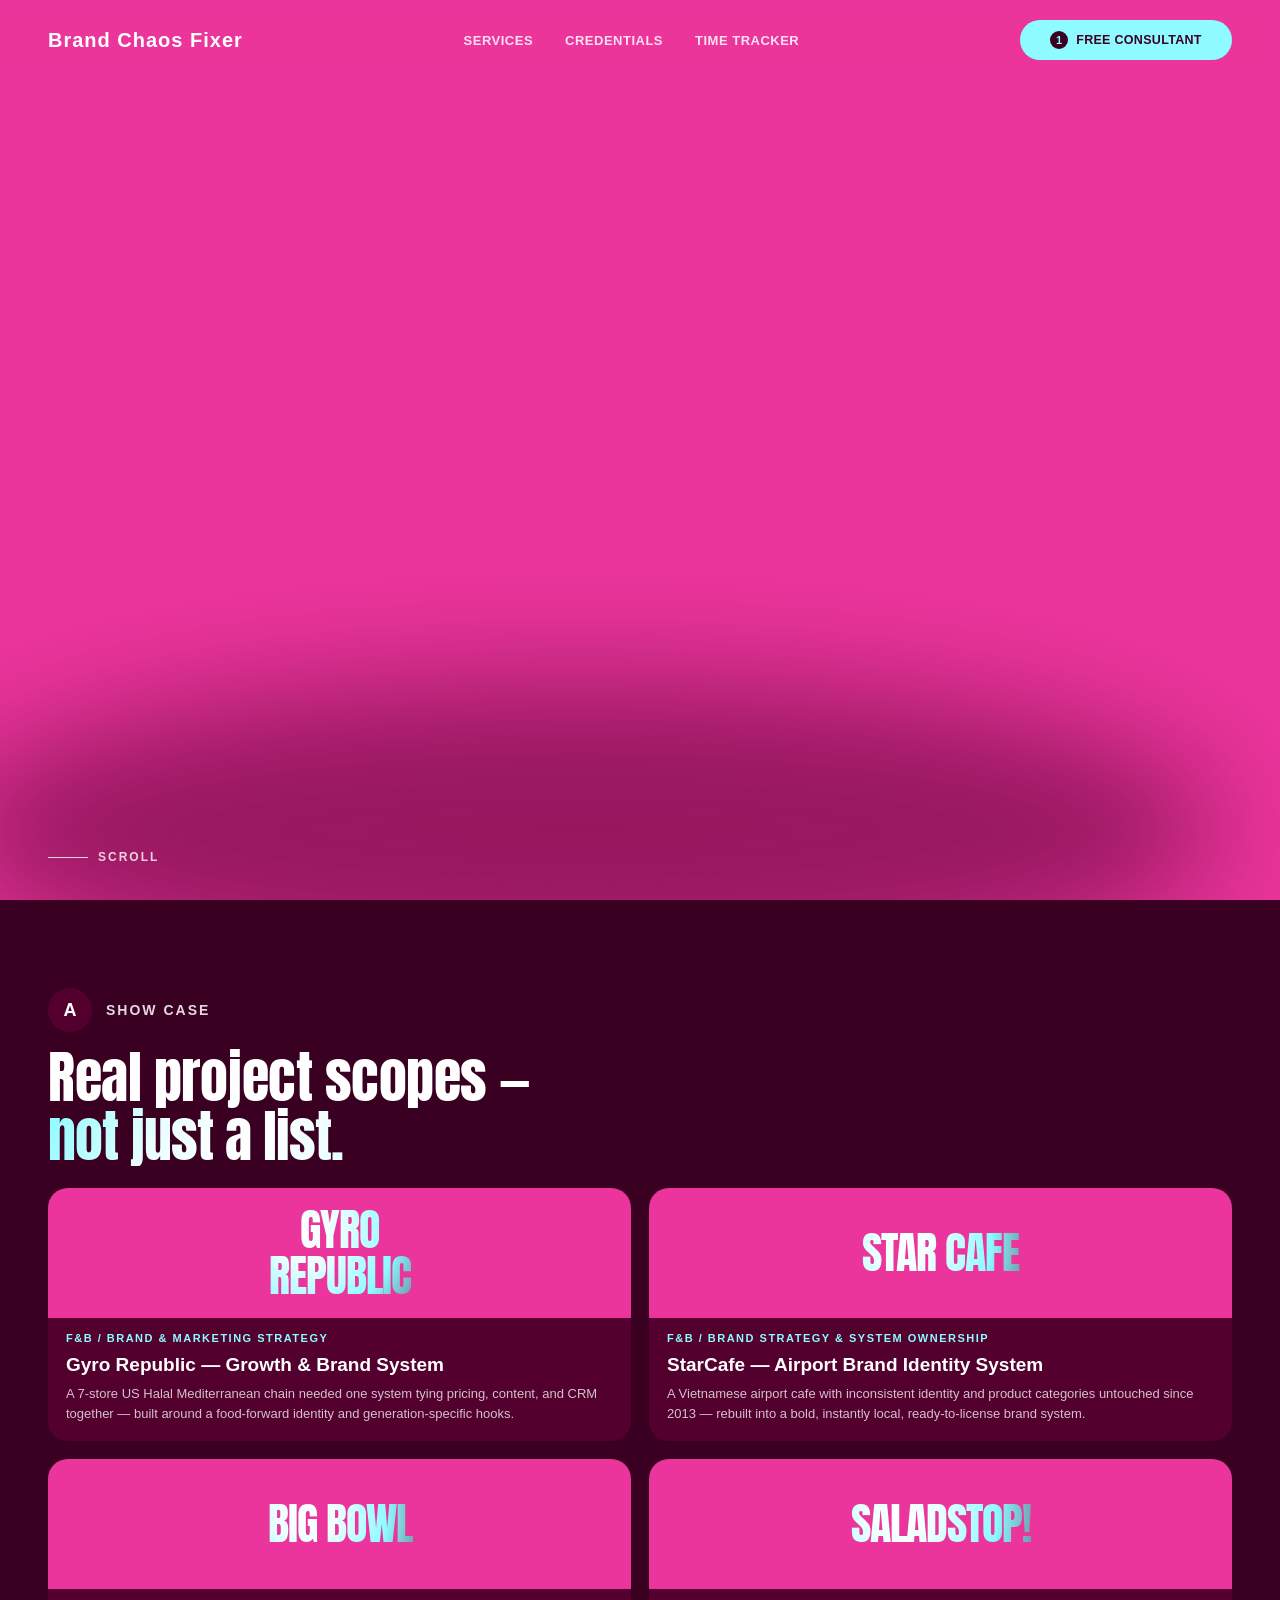
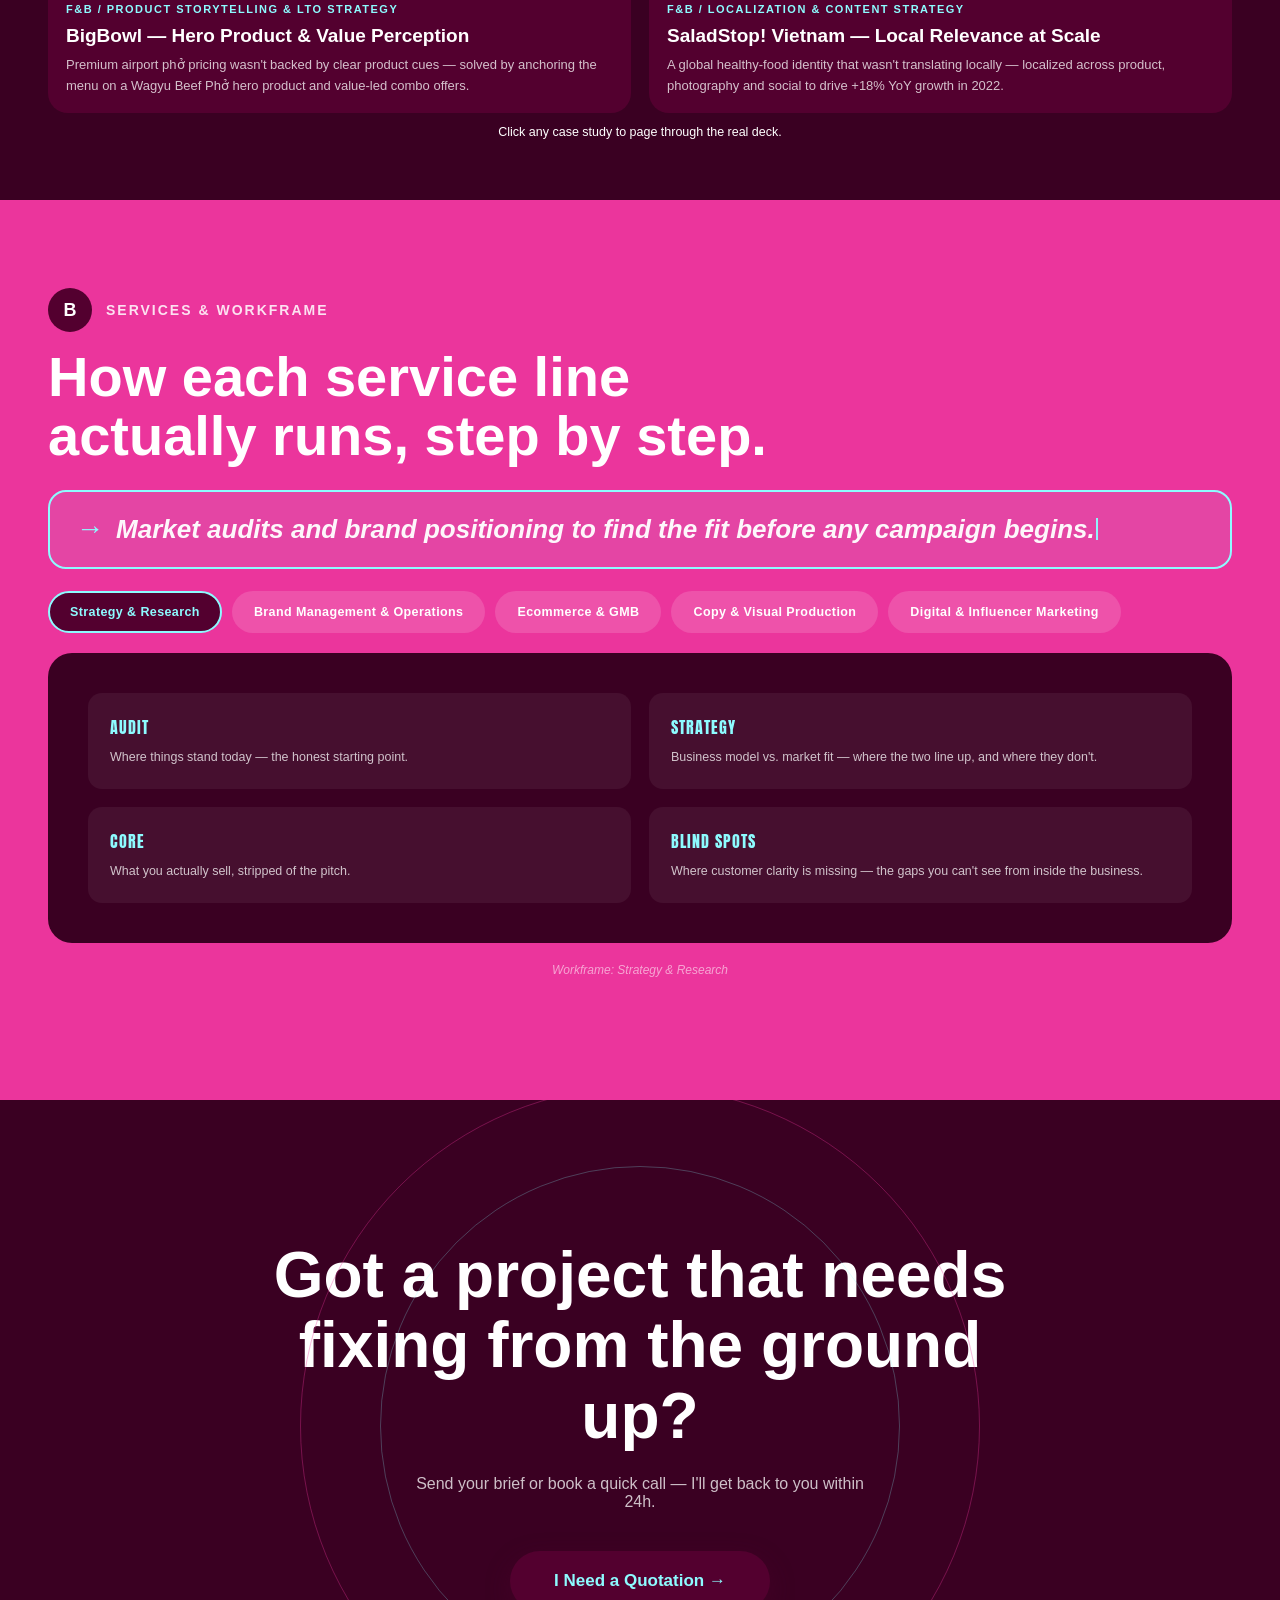
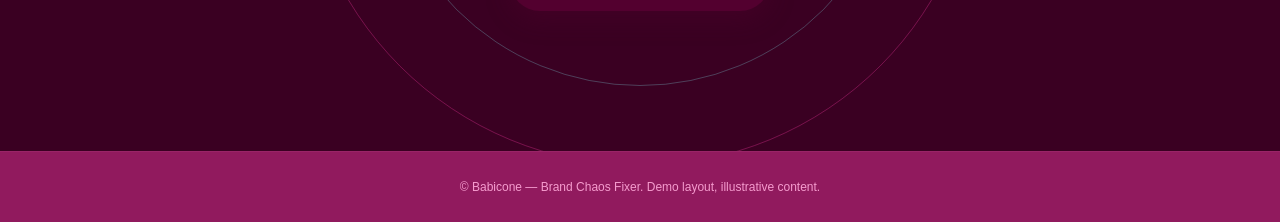
==== commit bba11a74: "Change highlight box border/accent from yellow to cyan blue" ====
--- a/index.html
+++ b/index.html
@@ -152,8 +152,8 @@
   /* "Ô màu vàng" — dynamic highlight box: shows the matching service description
      for whichever workframe tab is active/hovered. Default = Strategy & Research. */
   .wf-highlight{
-    position:relative; border:2px solid #ffd23f; border-radius:18px;
-    background:rgba(255,210,63,.07); padding:20px 26px; margin-bottom:22px;
+    position:relative; border:2px solid var(--cyan); border-radius:18px;
+    background:rgba(141,251,255,.08); padding:20px 26px; margin-bottom:22px;
     display:flex; align-items:baseline; gap:12px;
   }
   .wf-highlight-arrow{color:var(--cyan); font-weight:900; font-size:clamp(20px,2.2vw,28px); flex:none;}
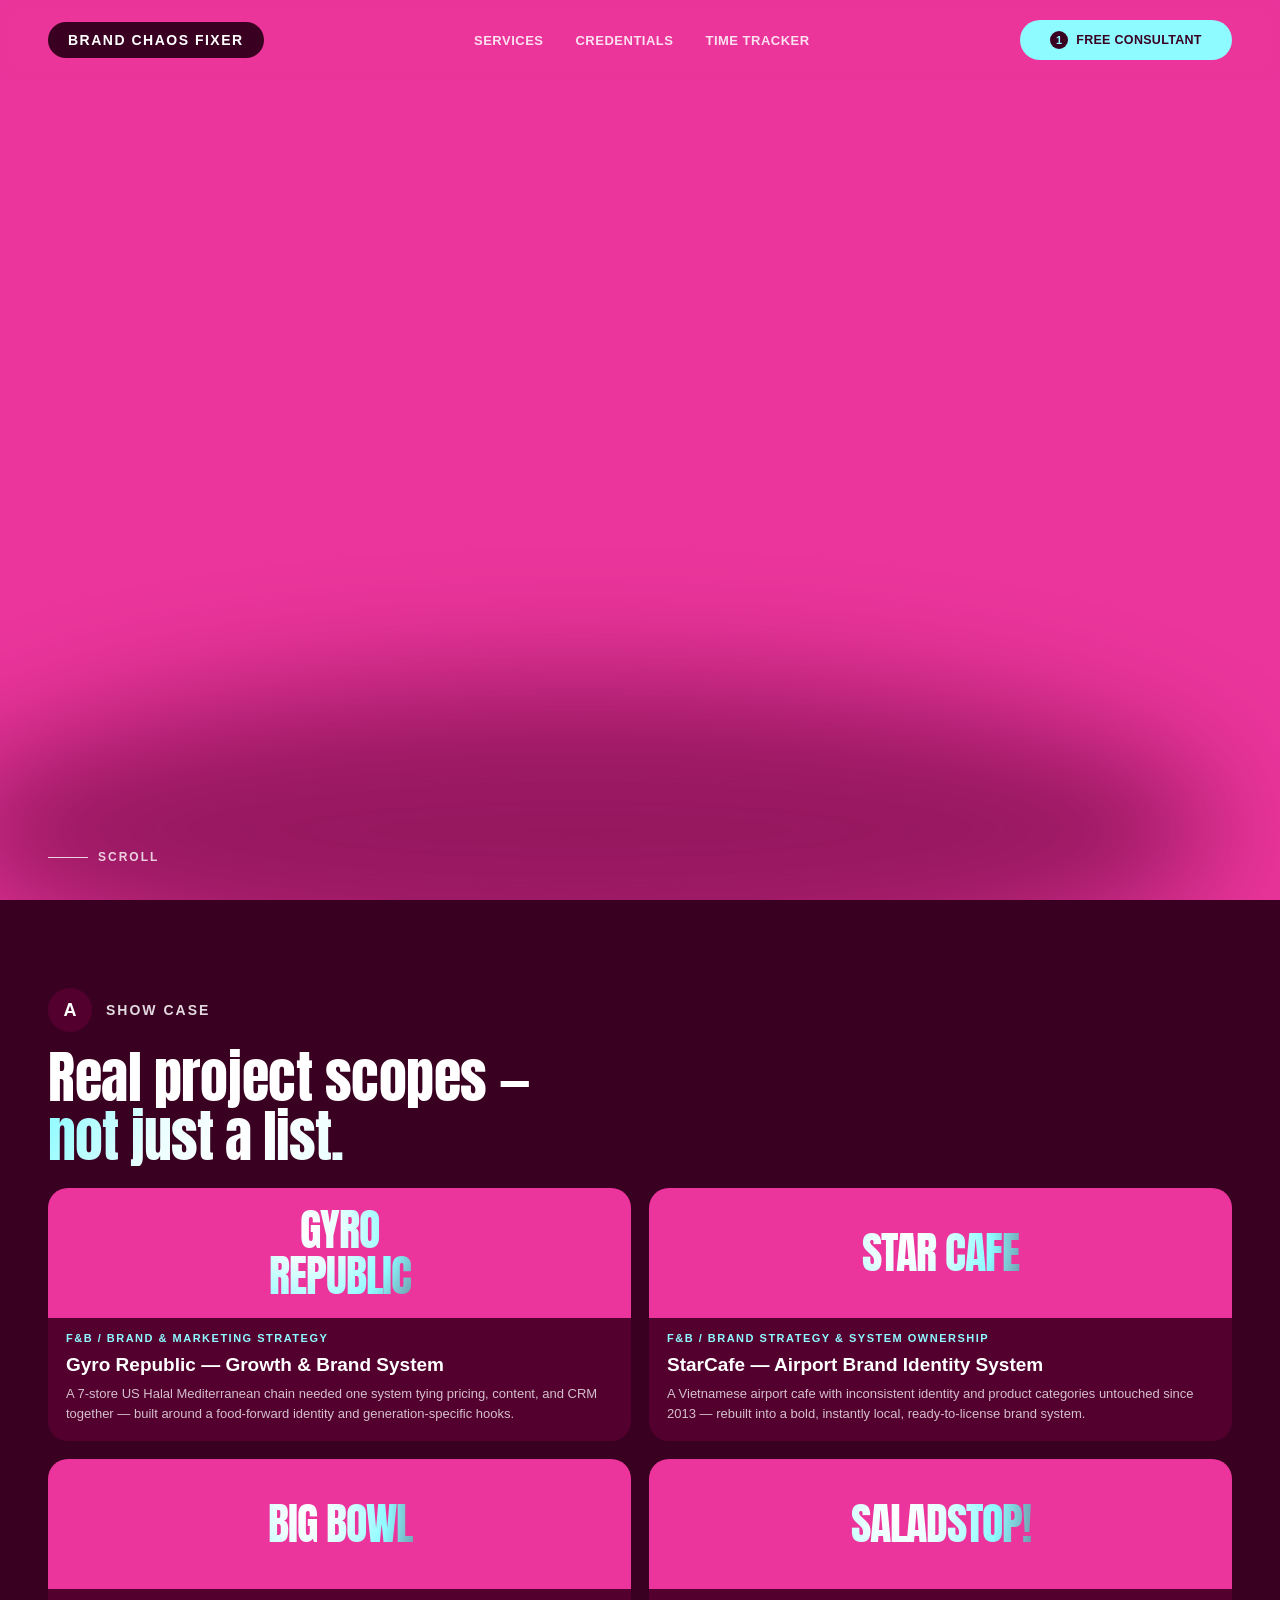
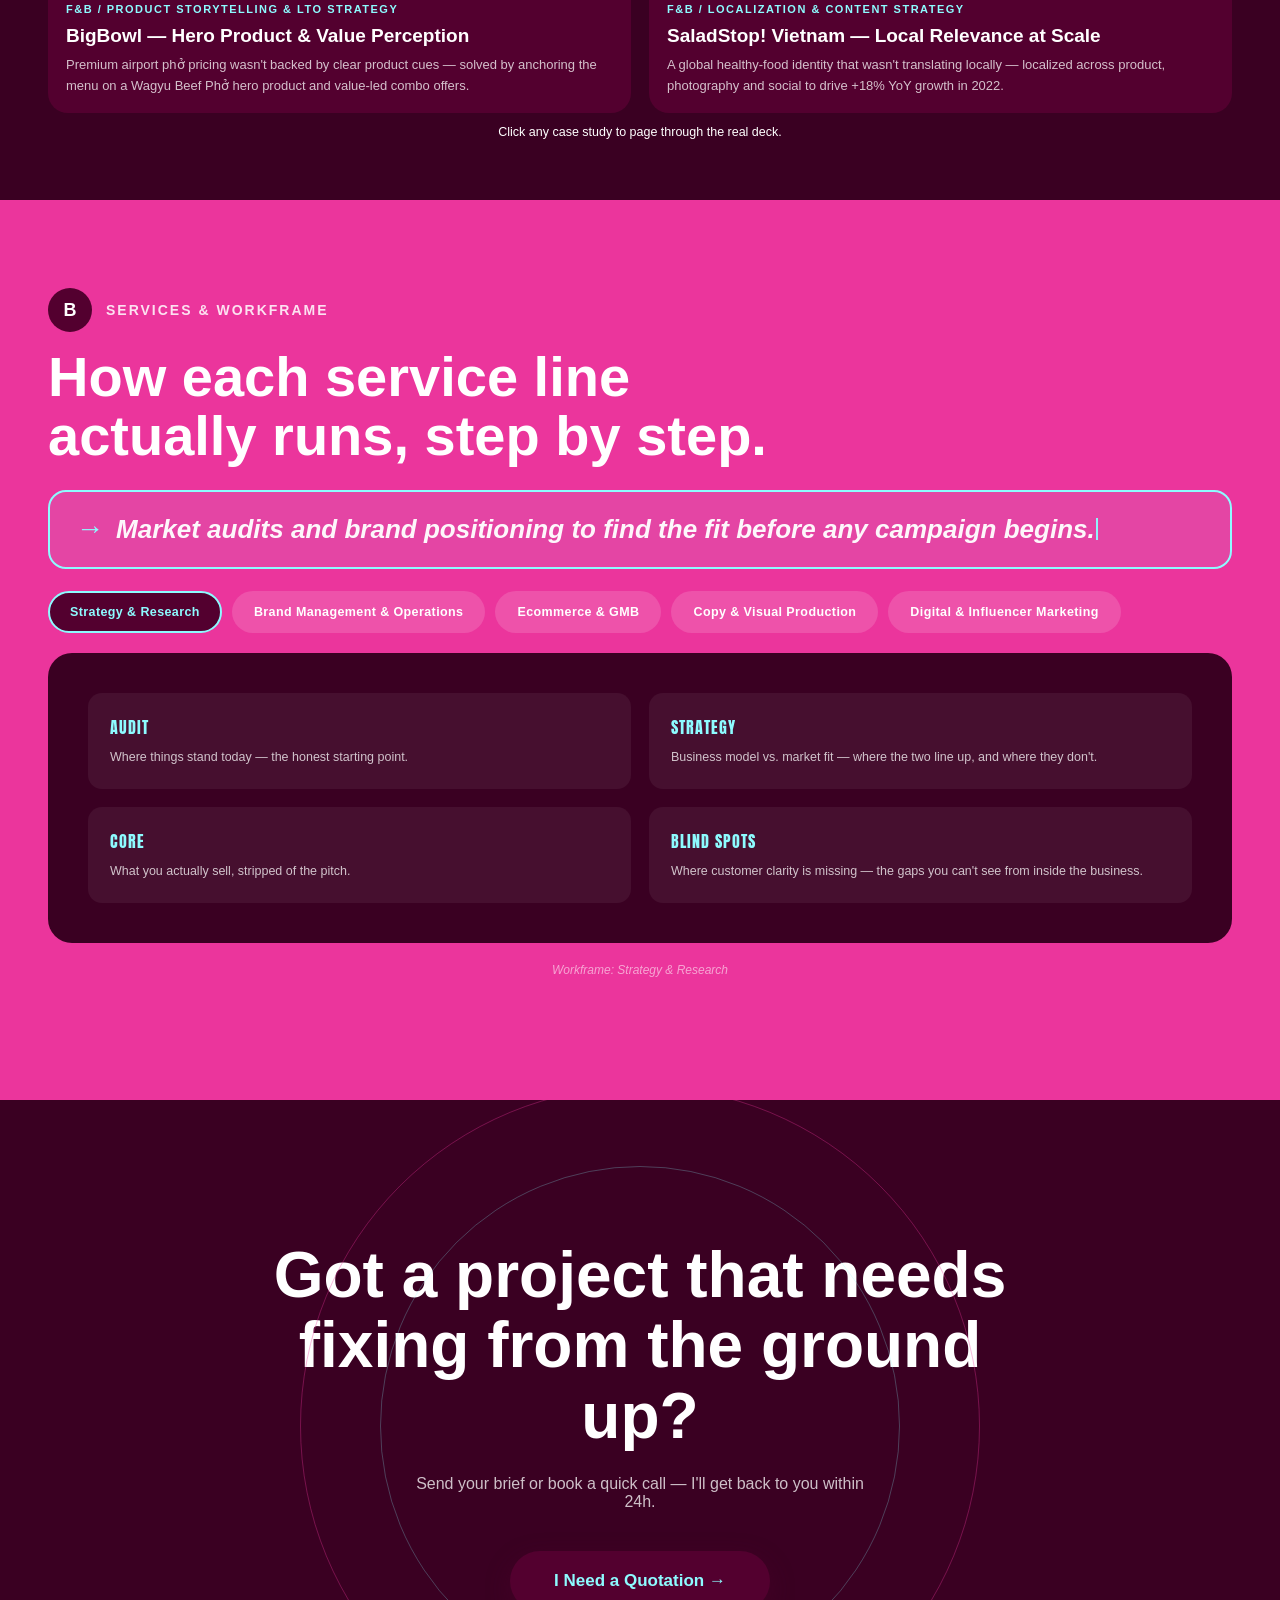
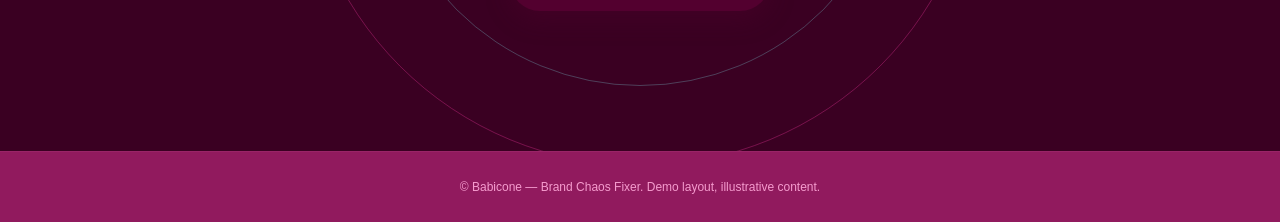
==== commit 8a367625: "Nav logo as pill badge, BUILD THE FIT headline ~35% bigger" ====
--- a/index.html
+++ b/index.html
@@ -54,7 +54,11 @@
     backdrop-filter:blur(8px);
     transition:background .3s ease;
   }
-  nav .logo{font-weight:800; font-size:20px; letter-spacing:1px;}
+  nav .logo{
+    display:inline-block; background:var(--maroon-deep); color:var(--white);
+    font-weight:800; font-size:14px; letter-spacing:1.5px; text-transform:uppercase;
+    padding:10px 20px; border-radius:999px;
+  }
   nav ul{display:flex; gap:32px; list-style:none;}
   nav ul li a{font-size:13px; font-weight:700; opacity:.85; transition:opacity .2s; letter-spacing:.5px;}
   nav ul li a:hover{opacity:1; color:var(--cyan);}
@@ -94,7 +98,7 @@
 
   .hero-headline{
     font-family:var(--font-display); font-weight:400;
-    font-size:clamp(56px, 12vw, 156px);
+    font-size:clamp(76px, 16vw, 212px);
     line-height:0.92; letter-spacing:-2px;
   }
   .hero-headline .h1-build, .hero-headline .h1-fit{opacity:0; animation:riseInLoop 5.6s ease infinite;}
@@ -342,7 +346,7 @@
   @media (min-width:901px) and (max-height:820px){
     .snap-section{padding-top:76px; padding-bottom:16px;}
     .snap-section .section-title{margin-bottom:18px; font-size:clamp(26px,4vw,44px);}
-    .hero-headline{font-size:clamp(48px,10vw,120px);}
+    .hero-headline{font-size:clamp(65px,13.5vw,162px);}
   }
 </style>
 </head>
